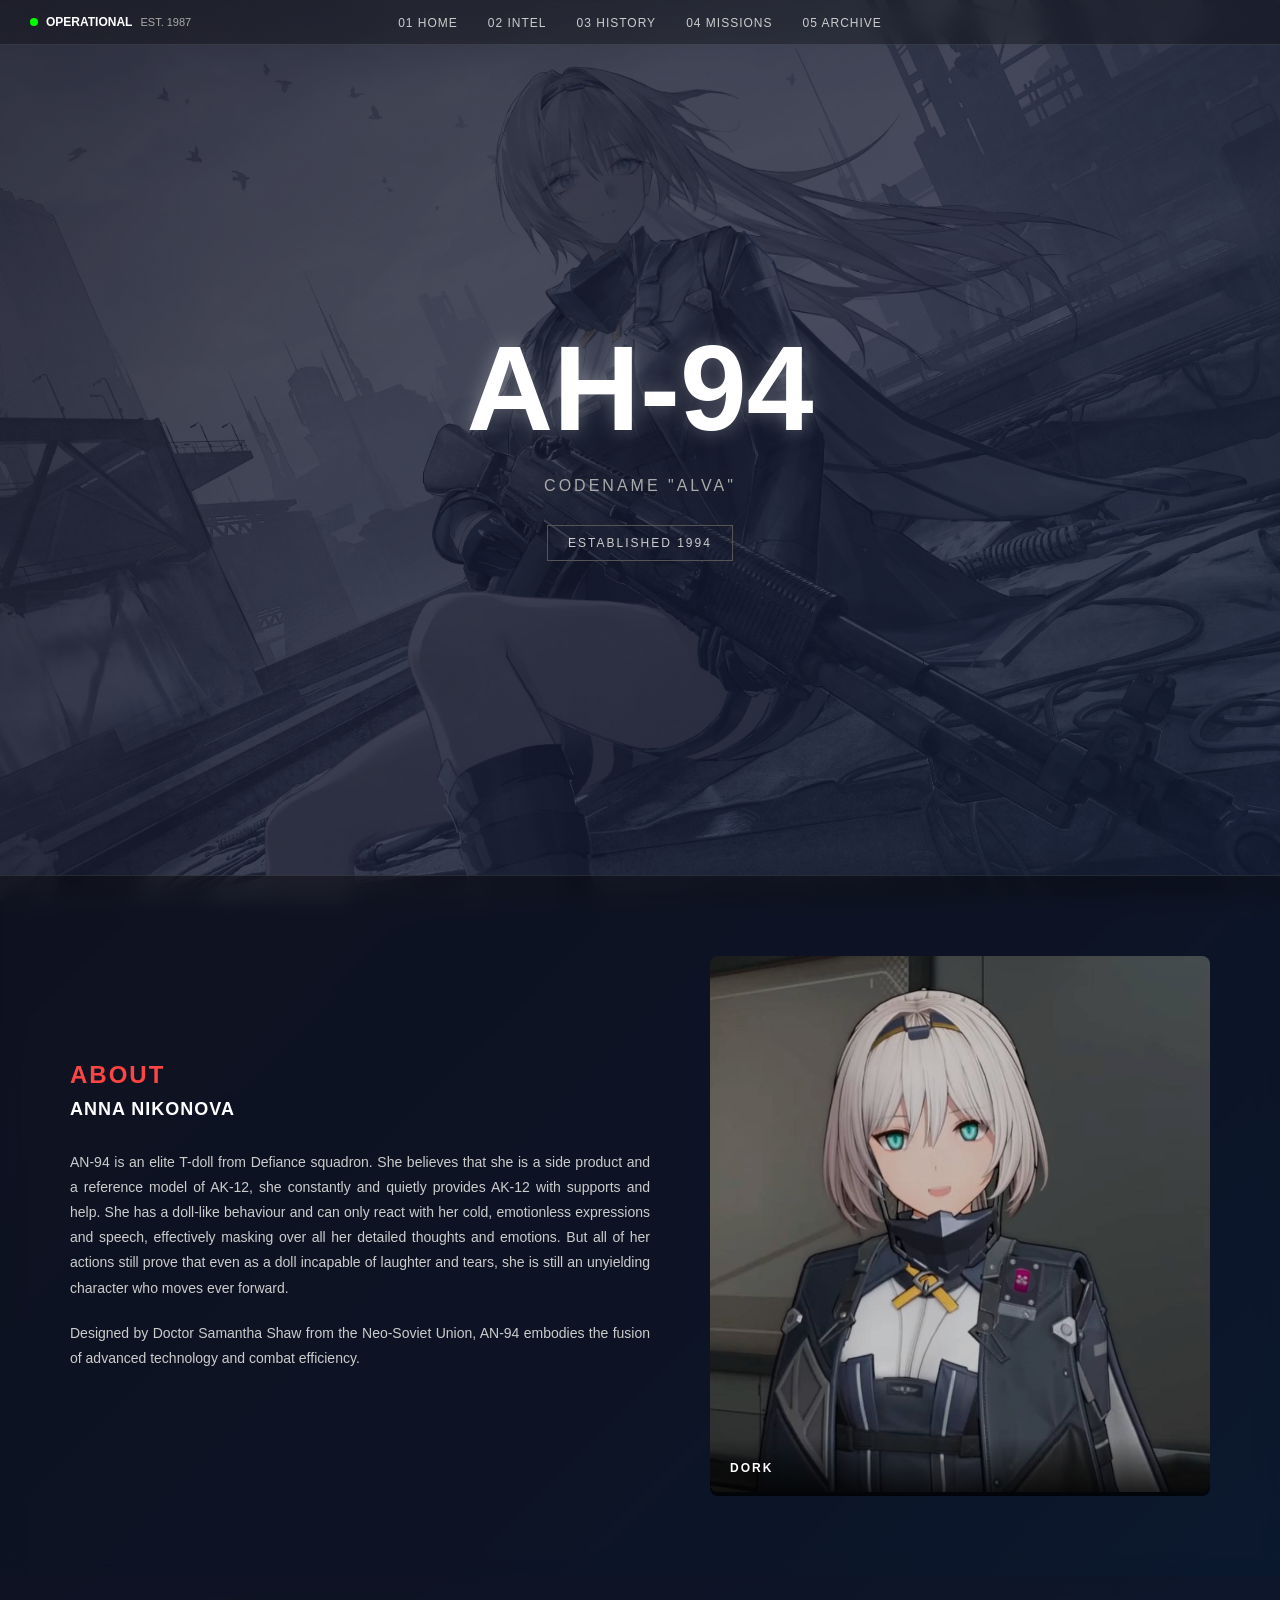
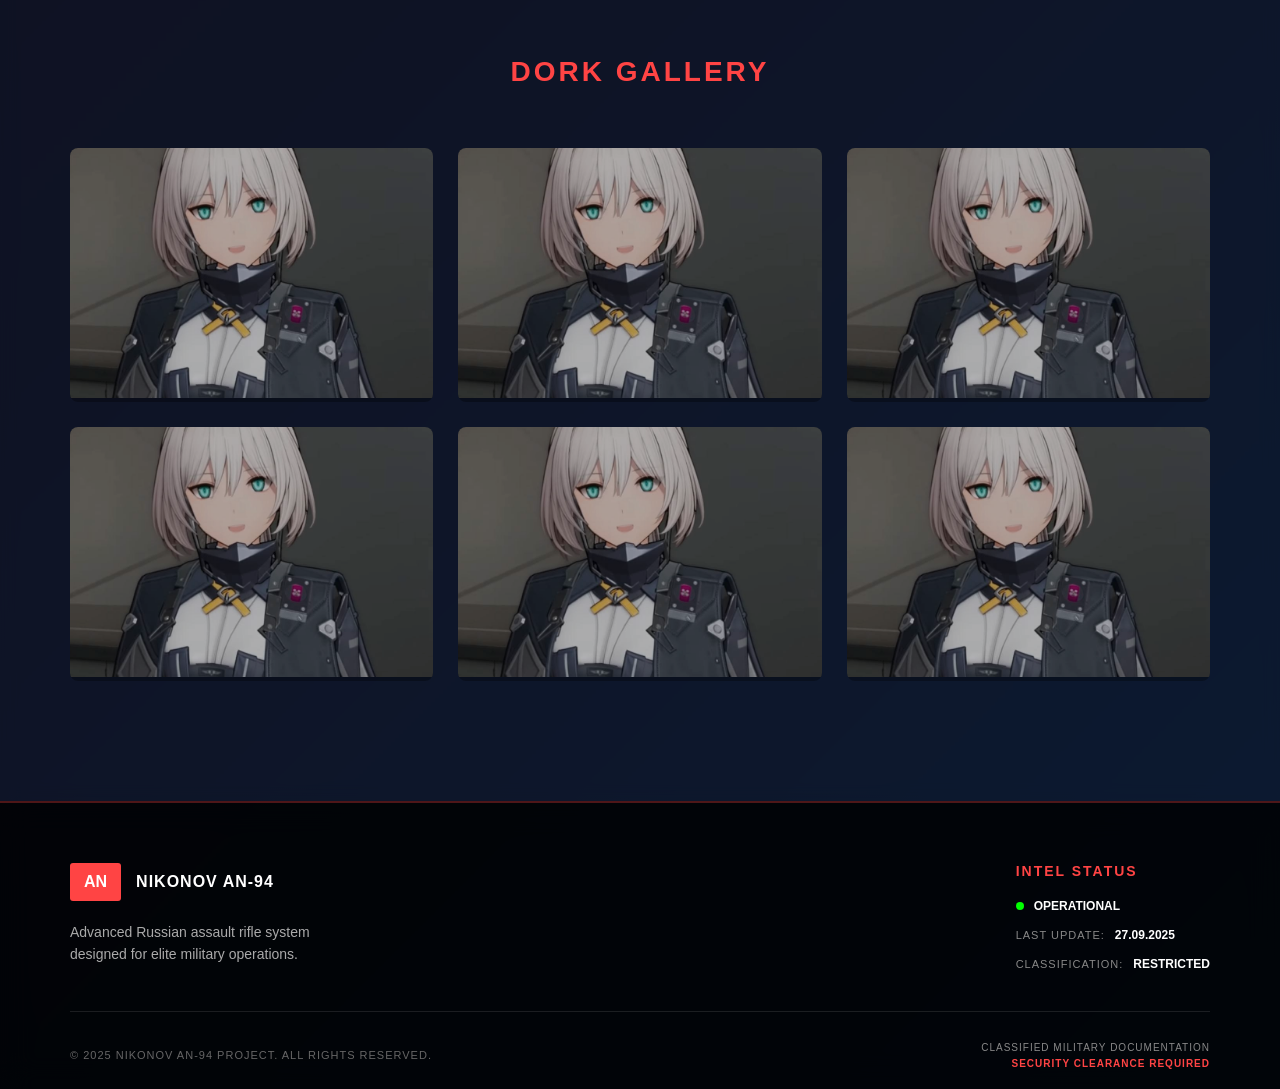
==== index.html @ 5e821046 "Rename Main-Page.html to index.html" ====
<!DOCTYPE html>
<html lang="en">
<head>
    <meta charset="UTF-8">
    <meta name="viewport" content="width=device-width, initial-scale=1.0">
    <title>AN-94</title>
    <link rel="stylesheet" href="Global.css">
</head>
<body>
    <nav class="navbar">
        <ul class="nav-menu">
            <li><a href="#home">01 HOME</a></li>
            <li><a href="#intel">02 INTEL</a></li>
            <li><a href="#history">03 HISTORY</a></li>
            <li><a href="#missions">04 MISSIONS</a></li>
            <li><a href="#archive">05 ARCHIVE</a></li>
        </ul>
        <div class="nav-status">
            <span class="status-dot"></span>
            <span class="status-text">OPERATIONAL</span>
            <span class="est-date">EST. 1987</span>
        </div>
    </nav>
    
    <main class="main-content">
        <div class="hero-section">
            <div class="background-image-container">
                <img src="Image-Repository/94IMGBG.jpg" alt="AN-94 Weapon Background" class="hero-background-image">
            </div>
            <h1 class="hero-title">AH-94</h1>
            <p class="codename">CODENAME "ALVA"</p>
            <div class="established">ESTABLISHED 1994</div>

        </div>
    </main>

    <!-- About Section -->
    <section class="about-section">
        <div class="about-container">
            <div class="about-content">
                <h2 class="about-title">ABOUT</h2>
                <h3 class="about-subtitle">ANNA NIKONOVA</h3>
                <p class="about-text">
                    AN-94 is an elite T-doll from Defiance squadron. She believes that she is a side product and a reference model of AK-12, 
                    she constantly and quietly provides AK-12 with supports and help. She has a doll-like behaviour and can only react with her cold, 
                    emotionless expressions and speech, effectively masking over all her detailed thoughts and emotions. But all of her actions 
                    still prove that even as a doll incapable of 
                    laughter and tears, she is still an unyielding character who moves ever forward.
                </p>
                <p class="about-text">
                    Designed by Doctor Samantha Shaw from the Neo-Soviet Union, AN-94 embodies the fusion of advanced technology and combat efficiency.
                </p>
            </div>
            <div class="about-image">
                <img src="Image-Repository/Dork.jpg" alt="AN-94 Rifle Side View" class="weapon-image">
                <div class="image-overlay">
                    <span class="image-caption">Dork</span>
                </div>
            </div>
        </div>
    </section>

    <!-- Gallery Section -->
    <section class="gallery-section">
        <div class="gallery-container">
            <div class="gallery-header">
                <h2 class="gallery-title">DORK GALLERY</h2>
            </div>
            
            <div class="gallery-grid">
                <div class="gallery-item">
                    <img src="Image-Repository/Dork.jpg" alt="AN-94 Front View" class="gallery-image">
                    <div class="gallery-overlay">
                        <div class="gallery-info">
                            <h4 class="gallery-item-title">DORK</h4>
                        <p class="gallery-item-desc">Airhead</p>
                        </div>
                    </div>
                </div>
                
                <div class="gallery-item">
                    <img src="Image-Repository/Dork.jpg" alt="AN-94 Components" class="gallery-image">
                    <div class="gallery-overlay">
                        <div class="gallery-info">
                                   <h4 class="gallery-item-title">DORK</h4>
                          <p class="gallery-item-desc">Airhead</p>
                        </div>
                    </div>
                </div>
                
                <div class="gallery-item">
                    <img src="Image-Repository/Dork.jpg" alt="AN-94 with Scope" class="gallery-image">
                    <div class="gallery-overlay">
                        <div class="gallery-info">
                                  <h4 class="gallery-item-title">DORK</h4>
                         <p class="gallery-item-desc">Airhead</p>
                        </div>
                    </div>
                </div>
                
                <div class="gallery-item">
                    <img src="Image-Repository/Dork.jpg" alt="AN-94 in Action" class="gallery-image">
                    <div class="gallery-overlay">
                        <div class="gallery-info">
                                <h4 class="gallery-item-title">DORK</h4>
                    <p class="gallery-item-desc">Airhead</p>
                        </div>
                    </div>
                </div>
                
                <div class="gallery-item">
                    <img src="Image-Repository/Dork.jpg" alt="AN-94 Magazine" class="gallery-image">
                    <div class="gallery-overlay">
                        <div class="gallery-info">
                           <h4 class="gallery-item-title">DORK</h4>
                     <p class="gallery-item-desc">Airhead</p>
                        </div>
                    </div>
                </div>
                
                <div class="gallery-item">
                    <img src="Image-Repository/Dork.jpg" alt="AN-94 Detail View" class="gallery-image">
                    <div class="gallery-overlay">
                        <div class="gallery-info">
                             <h4 class="gallery-item-title">DORK</h4>
                            <p class="gallery-item-desc">Airhead</p>
                        </div>
                    </div>
                </div>
            </div>
        </div>
    </section>

    <!-- Footer -->
    <footer class="footer">
        <div class="footer-container">
            <div class="footer-content">
                <div class="footer-section">
                    <div class="footer-brand">
                        <span class="footer-logo">AN</span>
                        <span class="footer-title">NIKONOV AN-94</span>
                    </div>
                    <p class="footer-description">
                        Advanced Russian assault rifle system designed for elite military operations.
                    </p>
                </div>
                
                <div class="footer-section">
                    <h4 class="footer-heading">INTEL STATUS</h4>
                    <div class="status-info">
                        <div class="status-item">
                            <span class="status-indicator active"></span>
                            <span class="status-text">OPERATIONAL</span>
                        </div>
                        <div class="status-item">
                            <span class="status-label">LAST UPDATE:</span>
                            <span class="status-value">27.09.2025</span>
                        </div>
                        <div class="status-item">
                            <span class="status-label">CLASSIFICATION:</span>
                            <span class="status-value">RESTRICTED</span>
                        </div>
                    </div>
                </div>
            </div>
            
            <div class="footer-bottom">
                <div class="footer-copyright">
                    <p>&copy; 2025 NIKONOV AN-94 PROJECT. ALL RIGHTS RESERVED.</p>
                </div>
                <div class="footer-legal">
                    <span class="legal-text">CLASSIFIED MILITARY DOCUMENTATION</span>
                    <span class="clearance-level">SECURITY CLEARANCE REQUIRED</span>
                </div>
            </div>
        </div>
    </footer>


  
</body>
</html>
---- Global.css ----
* {
    margin: 0;
    padding: 0;
    box-sizing: border-box;
}

body {
    font-family: 'Arial', sans-serif;
    background: linear-gradient(135deg, #1a1a2e 0%, #16213e 50%, #0f3460 100%);
    color: #fff;
    min-height: 100vh;
}


.navbar {
    display: flex;
    justify-content: space-between;
    align-items: center;
    padding: 15px 30px;
    background: rgba(0, 0, 0, 0.3);
    backdrop-filter: blur(10px);
    border-bottom: 1px solid rgba(255, 255, 255, 0.1);
    position: relative;
    z-index: 1000;
}

.nav-brand {
    display: flex;
    align-items: center;
    gap: 15px;
}

.classification {
    font-size: 11px;
    color: #aaa;
    text-transform: uppercase;
}


.nav-menu {
    display: flex;
    list-style: none;
    gap: 30px;
    position: absolute;
    left: 50%;
    transform: translateX(-50%);
}

.nav-menu li a {
    color: #ccc;
    text-decoration: none;
    font-size: 12px;
    font-weight: 500;
    text-transform: uppercase;
    letter-spacing: 1px;
    transition: color 0.3s ease;
}

.nav-menu li a:hover {
    color: #ff4444;
}

/* Status Section */
.nav-status {
    display: flex;
    align-items: center;
    gap: 8px;
    font-size: 11px;
}

.status-dot {
    width: 8px;
    height: 8px;
    background: #00ff00;
    border-radius: 50%;
    animation: pulse 2s infinite;
}

.status-text {
    color: #00ff00;
    font-weight: bold;
}

.est-date {
    color: #aaa;
}

@keyframes pulse {
    0% { opacity: 1; }
    50% { opacity: 0.5; }
    100% { opacity: 1; }
}


.main-content {
    display: flex;
    justify-content: center;
    align-items: center;
    min-height: calc(100vh - 70px);
    text-align: center;
    position: relative;
    z-index: 100;
}

.hero-section {
    max-width: 800px;
    padding: 40px;
    position: relative;
    z-index: 2;
}

/* Background Image Template */
.background-image-container {
    position: fixed;
    top: 0;
    left: 0;
    right: 0;
    bottom: 0;
    z-index: -1;
    overflow: hidden;
}

.hero-background-image {
    width: 100vw;
    height: 100vh;
    object-fit: cover;
    opacity: 0.3;
    filter: grayscale(50%) brightness(0.7);
    transition: opacity 0.5s ease;
}

.hero-title {
    font-size: 120px;
    font-weight: 900;
    margin-bottom: 20px;
    text-shadow: 0 0 20px rgba(255, 255, 255, 0.3);
}

.hero-subtitle {
    font-size: 48px;
    font-weight: 300;
    margin-bottom: 30px;
    color: #ccc;
}

.codename {
    font-size: 16px;
    letter-spacing: 3px;
    margin-bottom: 30px;
    color: #aaa;
}

.established {
    display: inline-block;
    padding: 10px 20px;
    border: 1px solid #555;
    font-size: 12px;
    letter-spacing: 2px;
    margin-bottom: 40px;
    color: #ccc;
}



@media (max-width: 768px) {
    .navbar {
        flex-direction: column;
        gap: 15px;
        padding: 15px;
    }
    
    .nav-brand {
        order: 1;
    }
    
    .nav-menu {
        order: 2;
        gap: 15px;
        position: static;
        transform: none;
        flex-wrap: wrap;
        justify-content: center;
    }
    
    .nav-menu li a {
        font-size: 10px;
        padding: 5px 10px;
    }
    
    .nav-status {
        order: 3;
        font-size: 10px;
    }
    
    .hero-title {
        font-size: 60px;
    }
    
    .hero-subtitle {
        font-size: 24px;
    }
}

/* Extra Small Devices */
@media (max-width: 480px) {
    .navbar {
        padding: 10px;
    }
    
    .nav-menu {
        gap: 10px;
    }
    
    .nav-menu li a {
        font-size: 9px;
        padding: 4px 8px;
    }
    
    .brand-text {
        font-size: 12px;
        padding: 6px 10px;
    }
    
    .brand-model {
        font-size: 12px;
    }
    
    .classification {
        font-size: 10px;
    }
    
    .nav-status {
        font-size: 9px;
    }
    
    .hero-title {
        font-size: 40px;
    }
    
    .codename {
        font-size: 12px;
    }
}

/* About Section */
.about-section {
    padding: 80px 0;
    background: rgba(0, 0, 0, 0.4);
    backdrop-filter: blur(10px);
    border-top: 1px solid rgba(255, 255, 255, 0.1);
    position: relative;
    z-index: 100;
}

.about-container {
    max-width: 1200px;
    margin: 0 auto;
    padding: 0 30px;
    display: flex;
    align-items: center;
    gap: 60px;
}

.about-content {
    flex: 1;
    max-width: 600px;
}

.about-title {
    font-size: 24px;
    color: #ff4444;
    font-weight: bold;
    margin-bottom: 10px;
    letter-spacing: 2px;
    text-transform: uppercase;
}

.about-subtitle {
    font-size: 18px;
    color: #fff;
    margin-bottom: 30px;
    font-weight: 600;
    letter-spacing: 1px;
}

.about-text {
    color: #ccc;
    line-height: 1.8;
    margin-bottom: 20px;
    font-size: 14px;
    text-align: justify;
}



.about-image {
    flex: 1;
    position: relative;
    max-width: 500px;
}

.weapon-image {
    width: 100%;
    height: auto;
    border-radius: 8px;
    filter: grayscale(20%) brightness(0.9);
    transition: filter 0.3s ease;
}

.weapon-image:hover {
    filter: grayscale(0%) brightness(1);
}

.image-overlay {
    position: absolute;
    bottom: 0;
    left: 0;
    right: 0;
    background: linear-gradient(transparent, rgba(0, 0, 0, 0.8));
    padding: 20px;
    border-radius: 0 0 8px 8px;
}

.image-caption {
    color: #fff;
    font-size: 12px;
    font-weight: bold;
    letter-spacing: 2px;
    text-transform: uppercase;
}

/* Responsive About Section */
@media (max-width: 768px) {
    .about-container {
        flex-direction: column;
        gap: 40px;
        padding: 0 20px;
    }
    
    .about-content {
        order: 2;
    }
    
    .about-image {
        order: 1;
        max-width: 100%;
    }
    
    .about-title {
        font-size: 20px;
    }
    
    .about-subtitle {
        font-size: 16px;
    }
}

/* Gallery Section */
.gallery-section {
    padding: 80px 0;
    background: rgba(10, 10, 20, 0.6);
    backdrop-filter: blur(8px);
    position: relative;
    z-index: 100;
}

.gallery-container {
    max-width: 1200px;
    margin: 0 auto;
    padding: 0 30px;
}

.gallery-header {
    text-align: center;
    margin-bottom: 60px;
}

.gallery-title {
    font-size: 28px;
    color: #ff4444;
    font-weight: bold;
    margin-bottom: 15px;
    letter-spacing: 3px;
    text-transform: uppercase;
}



.gallery-grid {
    display: grid;
    grid-template-columns: repeat(auto-fit, minmax(350px, 1fr));
    gap: 25px;
    margin-bottom: 40px;
}

.gallery-item {
    position: relative;
    border-radius: 8px;
    overflow: hidden;
    background: rgba(0, 0, 0, 0.3);
    transition: transform 0.3s ease, box-shadow 0.3s ease;
}

.gallery-item:hover {
    transform: translateY(-5px);
    box-shadow: 0 10px 30px rgba(255, 68, 68, 0.2);
}

.gallery-image {
    width: 100%;
    height: 250px;
    object-fit: cover;
    transition: transform 0.3s ease, filter 0.3s ease;
    filter: grayscale(30%) brightness(0.8);
}

.gallery-item:hover .gallery-image {
    transform: scale(1.05);
    filter: grayscale(0%) brightness(1);
}

.gallery-overlay {
    position: absolute;
    bottom: 0;
    left: 0;
    right: 0;
    background: linear-gradient(transparent, rgba(0, 0, 0, 0.9));
    padding: 25px 20px 20px;
    transform: translateY(100%);
    transition: transform 0.3s ease;
}

.gallery-item:hover .gallery-overlay {
    transform: translateY(0);
}

.gallery-info {
    color: white;
}

.gallery-item-title {
    font-size: 16px;
    font-weight: bold;
    margin-bottom: 8px;
    color: #ff4444;
    letter-spacing: 1px;
    text-transform: uppercase;
}

.gallery-item-desc {
    font-size: 13px;
    color: #ccc;
    line-height: 1.4;
}

/* Gallery Responsive */
@media (max-width: 768px) {
    .gallery-grid {
        grid-template-columns: repeat(auto-fit, minmax(280px, 1fr));
        gap: 20px;
    }
    
    .gallery-title {
        font-size: 24px;
    }
    
    .gallery-image {
        height: 200px;
    }
}

@media (max-width: 480px) {
    .gallery-section {
        padding: 60px 0;
    }
    
    .gallery-container {
        padding: 0 20px;
    }
    
    .gallery-grid {
        grid-template-columns: 1fr;
        gap: 15px;
    }
    
    .gallery-title {
        font-size: 20px;
    }
    
    .gallery-image {
        height: 180px;
    }
}

/* Footer */
.footer {
    background: rgba(0, 0, 0, 0.9);
    backdrop-filter: blur(15px);
    border-top: 2px solid rgba(255, 68, 68, 0.3);
    position: relative;
    z-index: 100;
}

.footer-container {
    max-width: 1200px;
    margin: 0 auto;
    padding: 60px 30px 20px;
}

.footer-content {
    display: flex;
    justify-content: space-between;
    align-items: flex-start;
    gap: 40px;
    margin-bottom: 40px;
}

.footer-section h4.footer-heading {
    color: #ff4444;
    font-size: 14px;
    font-weight: bold;
    margin-bottom: 20px;
    letter-spacing: 2px;
    text-transform: uppercase;
}

.footer-brand {
    display: flex;
    align-items: center;
    gap: 15px;
    margin-bottom: 20px;
}

.footer-logo {
    background: #ff4444;
    color: white;
    padding: 10px 14px;
    font-weight: bold;
    font-size: 16px;
    border-radius: 3px;
}

.footer-title {
    font-size: 16px;
    font-weight: bold;
    color: #fff;
    letter-spacing: 1px;
}

.footer-description {
    color: #aaa;
    line-height: 1.6;
    font-size: 14px;
    max-width: 300px;
}

.footer-links {
    list-style: none;
    padding: 0;
}

.footer-links li {
    margin-bottom: 12px;
}

.footer-links a {
    color: #ccc;
    text-decoration: none;
    font-size: 13px;
    transition: color 0.3s ease;
}

.footer-links a:hover {
    color: #ff4444;
}

.status-info {
    display: flex;
    flex-direction: column;
    gap: 15px;
}

.status-item {
    display: flex;
    align-items: center;
    gap: 10px;
}

.status-indicator {
    width: 8px;
    height: 8px;
    border-radius: 50%;
    background: #00ff00;
    animation: pulse 2s infinite;
}

.status-label {
    color: #888;
    font-size: 11px;
    font-weight: 500;
    text-transform: uppercase;
    letter-spacing: 1px;
}

.status-value,
.status-text {
    color: #fff;
    font-size: 12px;
    font-weight: 600;
}

.footer-bottom {
    display: flex;
    justify-content: space-between;
    align-items: center;
    padding-top: 30px;
    border-top: 1px solid rgba(255, 255, 255, 0.1);
}

.footer-copyright p {
    color: #666;
    font-size: 11px;
    letter-spacing: 1px;
}

.footer-legal {
    display: flex;
    flex-direction: column;
    align-items: flex-end;
    gap: 5px;
}

.legal-text,
.clearance-level {
    font-size: 10px;
    text-transform: uppercase;
    letter-spacing: 1px;
}

.legal-text {
    color: #888;
}

.clearance-level {
    color: #ff4444;
    font-weight: bold;
}

/* Footer Responsive */
@media (max-width: 768px) {
    .footer-content {
        grid-template-columns: 1fr;
        gap: 30px;
        text-align: center;
    }
    
    .footer-bottom {
        flex-direction: column;
        gap: 15px;
        text-align: center;
    }
    
    .footer-legal {
        align-items: center;
    }
}

@media (max-width: 480px) {
    .footer-container {
        padding: 40px 20px 15px;
    }
    
    .footer-brand {
        justify-content: center;
    }
    
    .footer-description {
        max-width: 100%;
    }
}
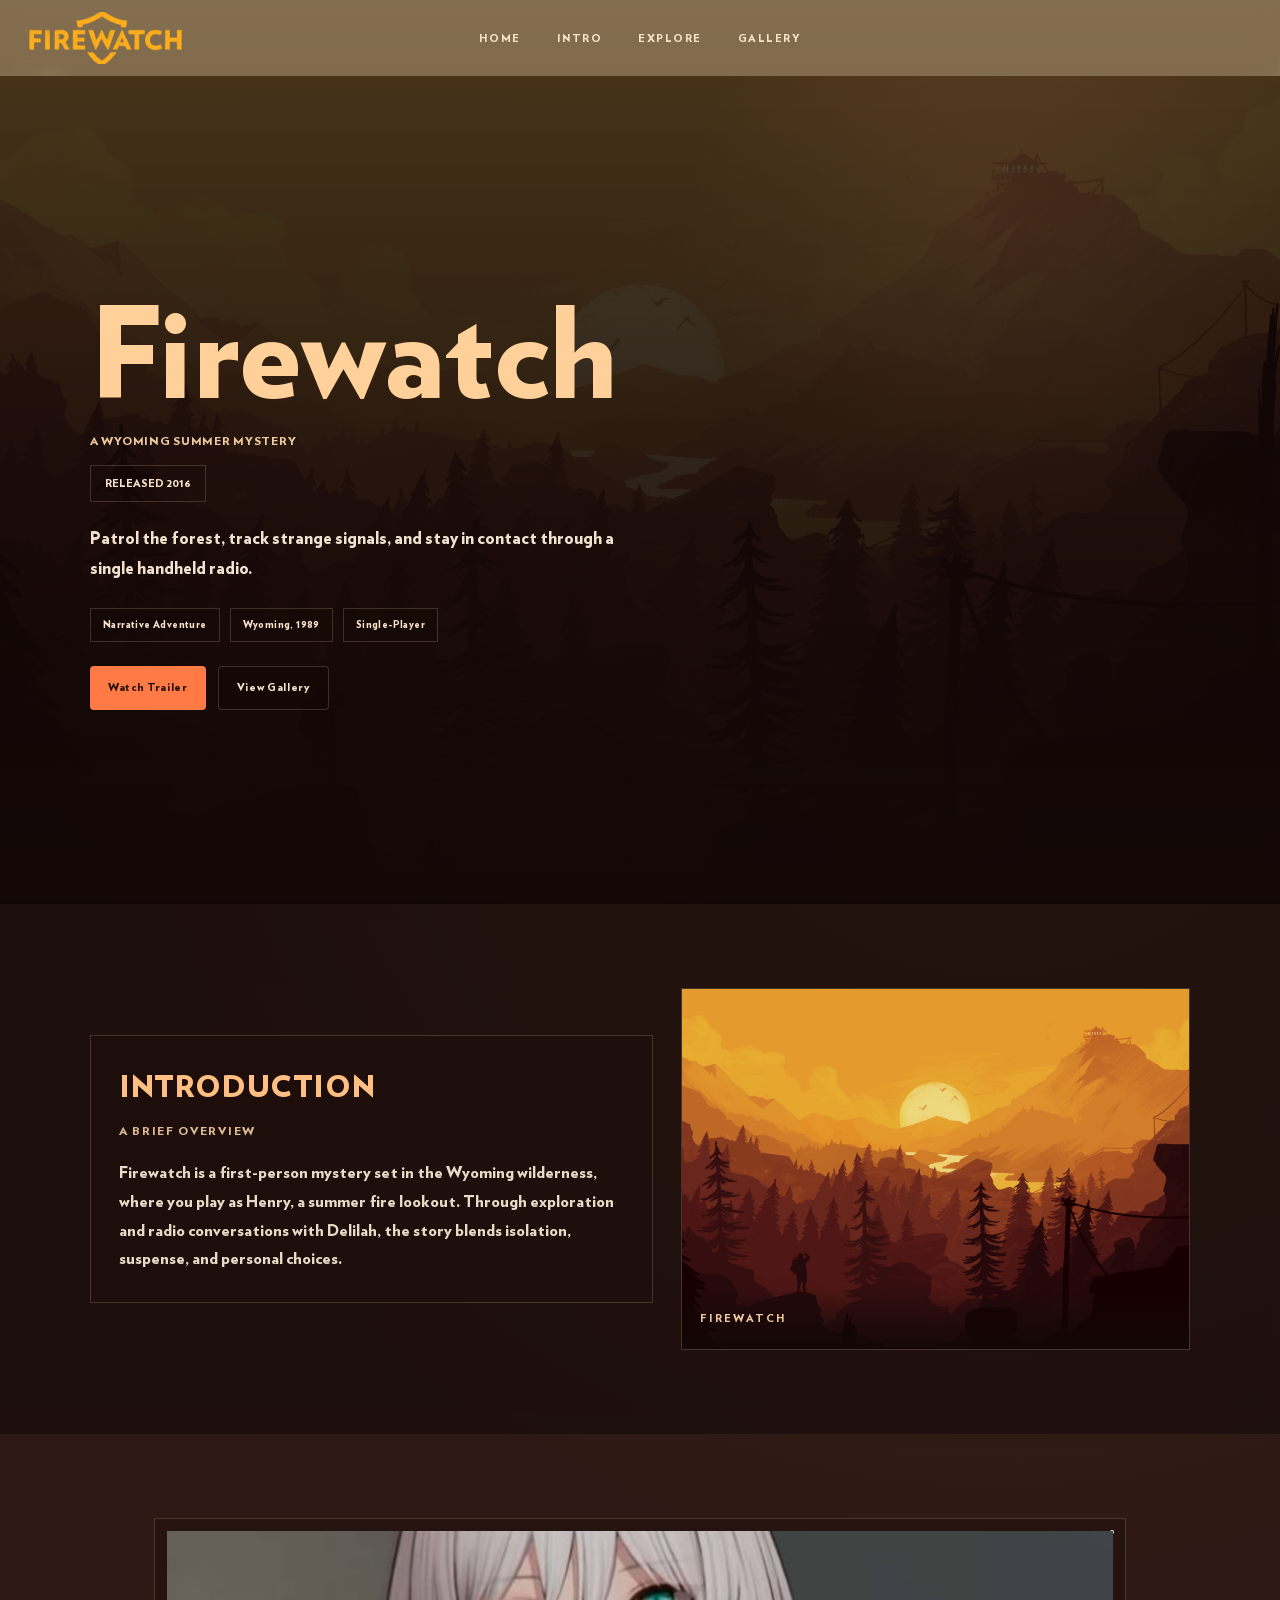
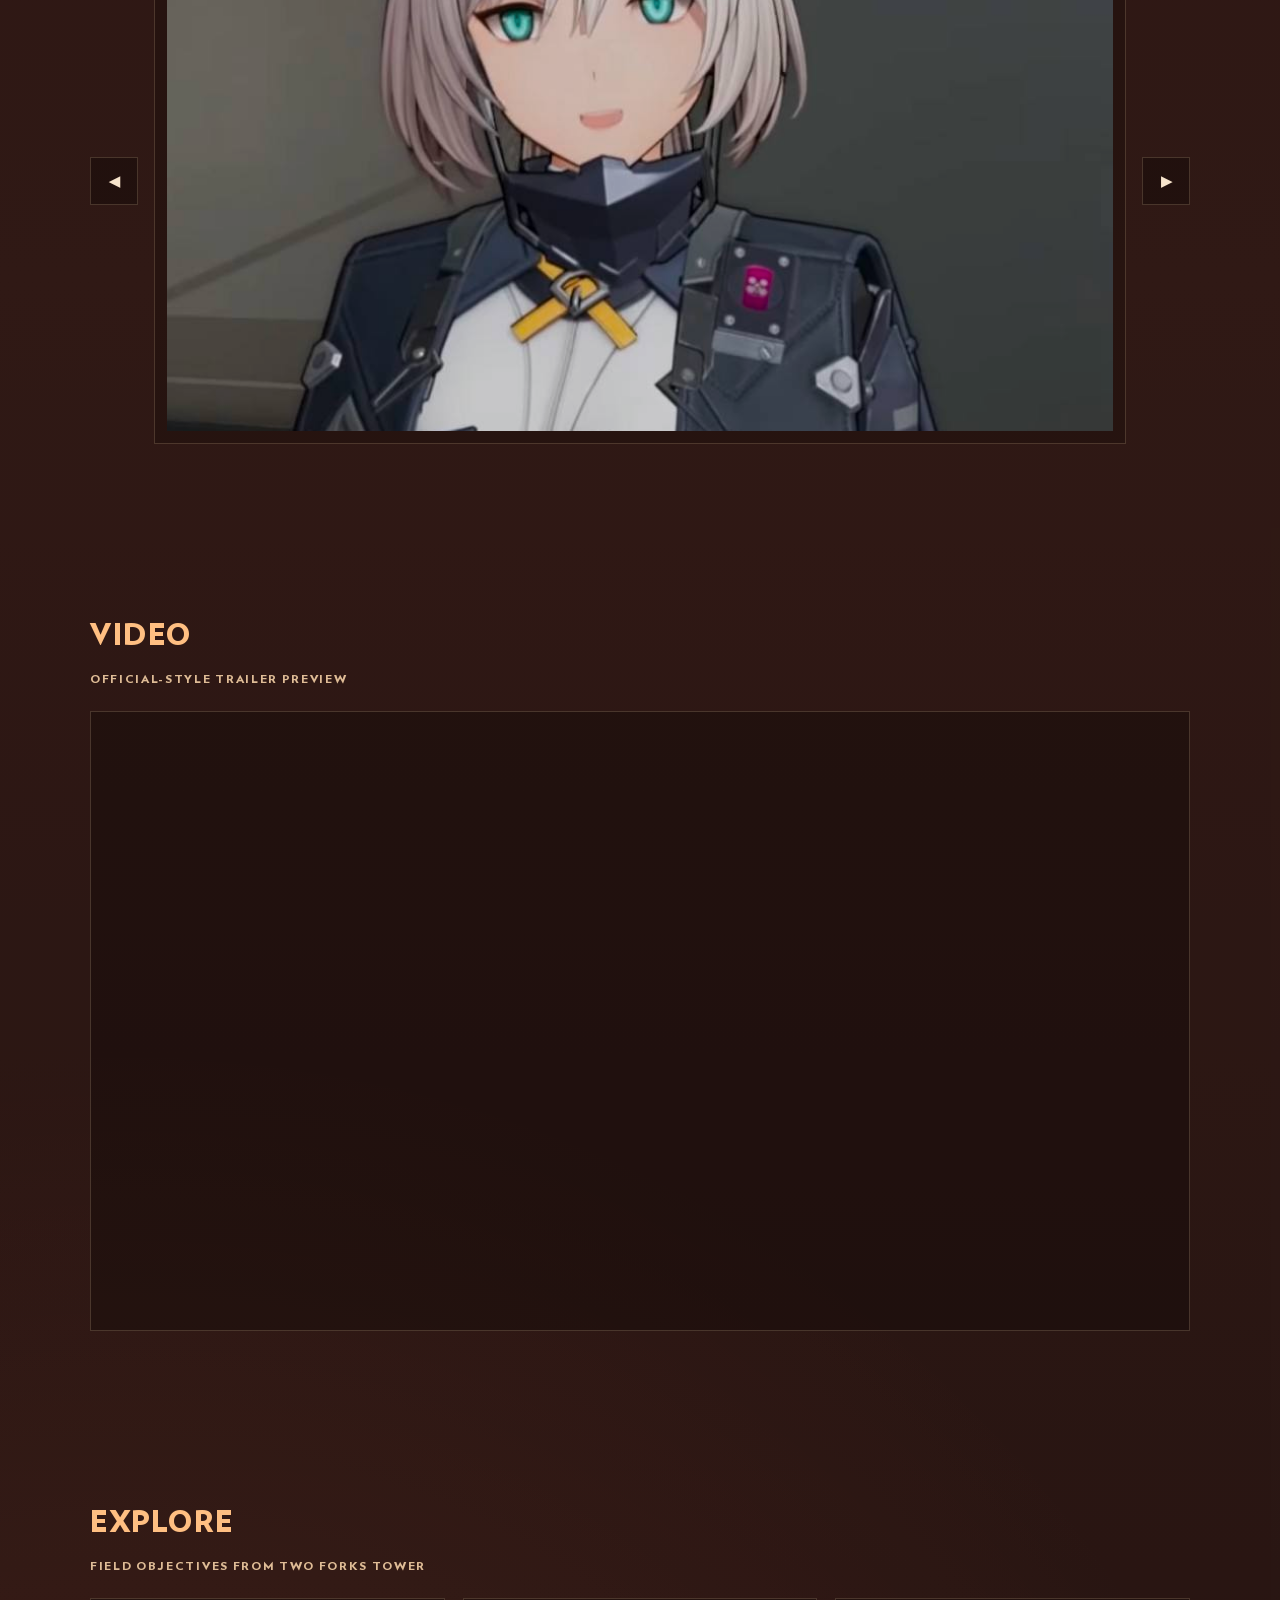
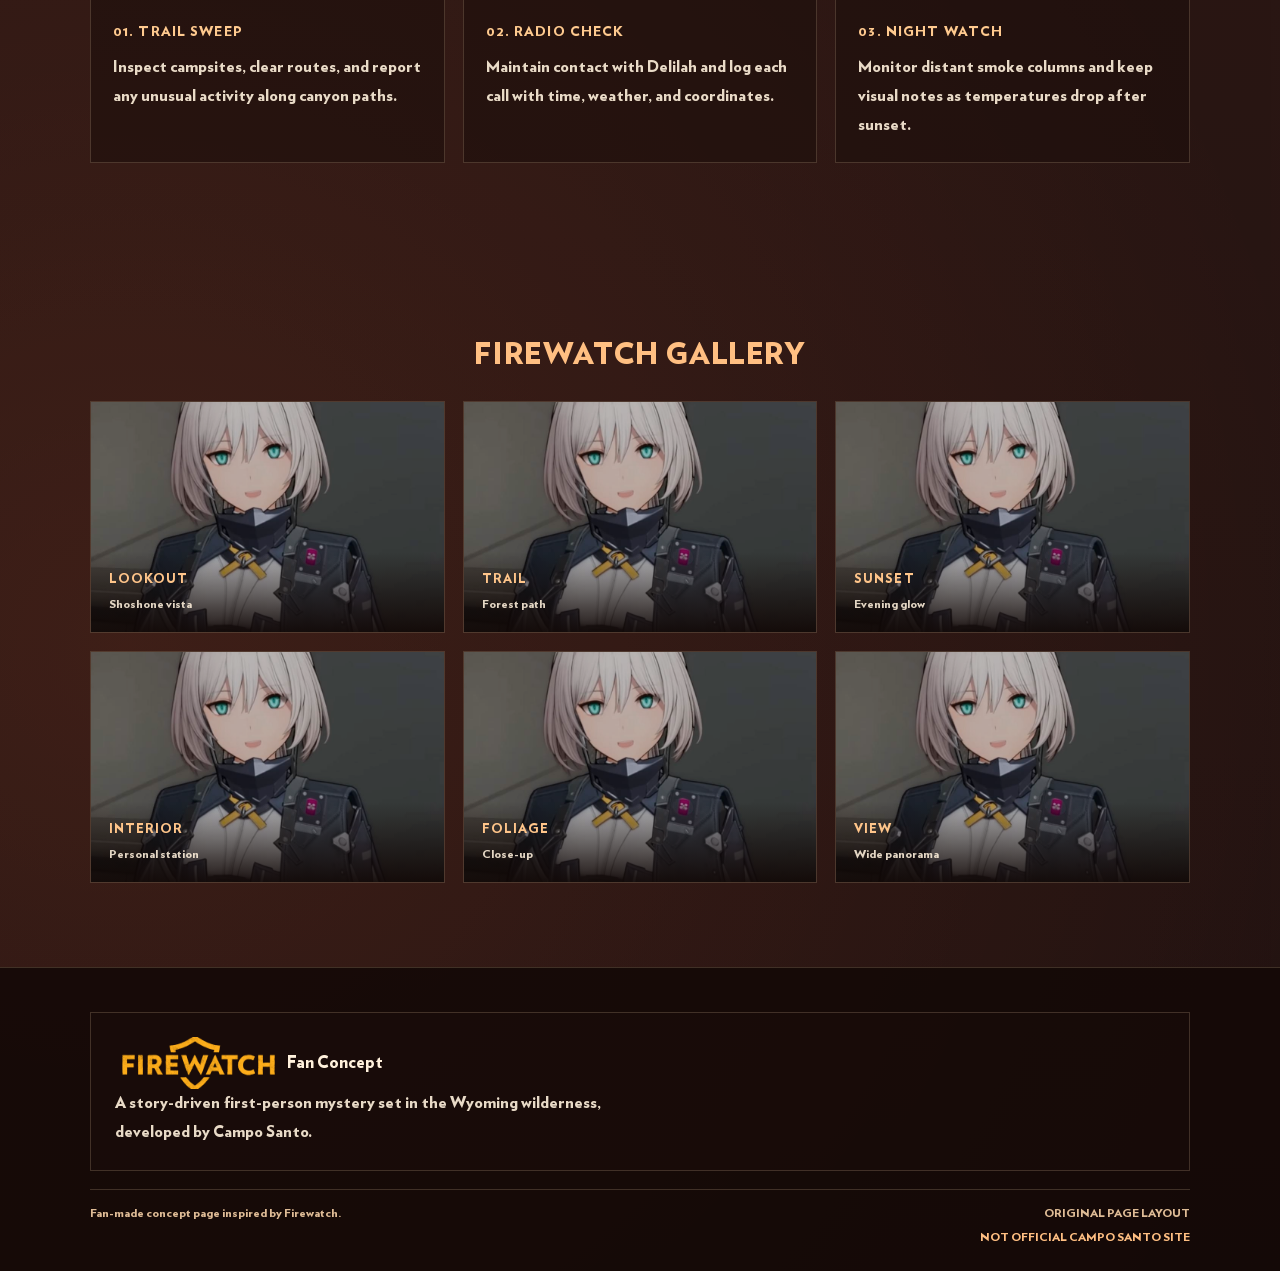
==== commit c4774028: "Bruh" ====
--- a/index.html
+++ b/index.html
@@ -3,127 +3,201 @@
 <head>
     <meta charset="UTF-8">
     <meta name="viewport" content="width=device-width, initial-scale=1.0">
-    <title>AN-94</title>
+    <meta name="description" content="Firewatch is a single player first-person mystery set in the Wyoming wilderness, developed by Campo Santo. Explore the story of Henry and Delilah as they uncover secrets in the forest.">
+    <link href="https://fonts.googleapis.com/css2?family=Inter:wght@300;400;600;800;900&display=swap" rel="stylesheet">
+    <title>Firewatch</title>
     <link rel="stylesheet" href="Global.css">
 </head>
 <body>
-    <nav class="navbar">
+    <a class="skip-link" href="#home">Skip to content</a>
+    <nav class="navbar" role="navigation" aria-label="Main Navigation">
+        <div class="nav-brand">
+            <img src="Image-Repository/Firewatch_Logo.png" alt="Firewatch style logo" class="brand-logo-image" loading="lazy">
+        </div>
         <ul class="nav-menu">
-            <li><a href="#home">01 HOME</a></li>
-            <li><a href="#intel">02 INTEL</a></li>
-            <li><a href="#history">03 HISTORY</a></li>
-            <li><a href="#missions">04 MISSIONS</a></li>
-            <li><a href="#archive">05 ARCHIVE</a></li>
+            <li><a href="#home">HOME</a></li>
+            <li><a href="#history">INTRO</a></li>
+            <li><a href="#missions">EXPLORE</a></li>
+            <li><a href="#gallery">GALLERY</a></li>
         </ul>
-        <div class="nav-status">
-            <span class="status-dot"></span>
-            <span class="status-text">OPERATIONAL</span>
-            <span class="est-date">EST. 1987</span>
-        </div>
+        
     </nav>
     
-    <main class="main-content">
+    <main id="home" class="main-content">
         <div class="hero-section">
             <div class="background-image-container">
-                <img src="Image-Repository/94IMGBG.jpg" alt="AN-94 Weapon Background" class="hero-background-image">
-            </div>
-            <h1 class="hero-title">AH-94</h1>
-            <p class="codename">CODENAME "ALVA"</p>
-            <div class="established">ESTABLISHED 1994</div>
+                <img src="Image-Repository/Wallpaper.jpg" alt="Firewatch Background" class="hero-background-image" loading="lazy">
+            </div>
+            <h1 class="hero-title">Firewatch</h1>
+            <p class="codename">A WYOMING SUMMER MYSTERY</p>
+            <div class="established">RELEASED 2016</div>
+            <p class="hero-lead">
+                Patrol the forest, track strange signals, and stay in contact through a single handheld radio.
+            </p>
+            <div class="hero-tags" aria-label="Highlights">
+                <span class="hero-tag">Narrative Adventure</span>
+                <span class="hero-tag">Wyoming, 1989</span>
+                <span class="hero-tag">Single-Player</span>
+            </div>
+            <div class="hero-actions">
+                <a href="#video" class="hero-btn hero-btn-primary">Watch Trailer</a>
+                <a href="#gallery" class="hero-btn hero-btn-secondary">View Gallery</a>
+            </div>
 
         </div>
     </main>
 
     <!-- About Section -->
-    <section class="about-section">
+    <section id="history" class="about-section">
         <div class="about-container">
             <div class="about-content">
-                <h2 class="about-title">ABOUT</h2>
-                <h3 class="about-subtitle">ANNA NIKONOVA</h3>
+                <h2 class="about-title">INTRODUCTION</h2>
+                <h3 class="about-subtitle">A BRIEF OVERVIEW</h3>
                 <p class="about-text">
-                    AN-94 is an elite T-doll from Defiance squadron. She believes that she is a side product and a reference model of AK-12, 
-                    she constantly and quietly provides AK-12 with supports and help. She has a doll-like behaviour and can only react with her cold, 
-                    emotionless expressions and speech, effectively masking over all her detailed thoughts and emotions. But all of her actions 
-                    still prove that even as a doll incapable of 
-                    laughter and tears, she is still an unyielding character who moves ever forward.
+                    Firewatch is a first-person mystery set in the Wyoming wilderness, where you play as Henry, a summer fire lookout.
+                    Through exploration and radio conversations with Delilah, the story blends isolation, suspense, and personal choices.
                 </p>
-                <p class="about-text">
-                    Designed by Doctor Samantha Shaw from the Neo-Soviet Union, AN-94 embodies the fusion of advanced technology and combat efficiency.
-                </p>
             </div>
             <div class="about-image">
-                <img src="Image-Repository/Dork.jpg" alt="AN-94 Rifle Side View" class="weapon-image">
+                <img src="Image-Repository/Wallpaper.jpg" alt="Firewatch Landscape" class="weapon-image" loading="lazy">
                 <div class="image-overlay">
-                    <span class="image-caption">Dork</span>
-                </div>
+                    <span class="image-caption">Firewatch</span>
+                </div>
+            </div>
+        </div>
+    </section>
+
+    <!-- Image Carousel (added below About Section) -->
+    <section id="carousel" class="carousel-section">
+        <div class="carousel-container">
+            <button class="carousel-control prev" aria-label="Previous slide">◀</button>
+            <div class="carousel-viewport" aria-roledescription="carousel">
+                <ul class="carousel-track">
+                    <li class="carousel-item">
+                        <img src="Image-Repository/Dork.jpg" alt="Lookout Tower" loading="lazy">
+                    </li>
+                    <li class="carousel-item">
+                        <img src="Image-Repository/Wallpaper.jpg" alt="Firewatch Landscape" loading="lazy">
+                    </li>
+                    <li class="carousel-item">
+                        <img src="Image-Repository/94IMGBG.jpg" alt="Forest Detail" loading="lazy">
+                    </li>
+                    <li class="carousel-item">
+                        <img src="Image-Repository/Dork.jpg" alt="Lookout View" loading="lazy">
+                    </li>
+                </ul>
+            </div>
+            <button class="carousel-control next" aria-label="Next slide">▶</button>
+        </div>
+    </section>
+
+    <section id="video" class="video-section">
+        <div class="video-container">
+            <div class="video-header">
+                <h2 class="video-title">VIDEO</h2>
+                <p class="video-subtitle">OFFICIAL-STYLE TRAILER PREVIEW</p>
+            </div>
+            <div class="video-frame-wrap">
+                <iframe
+                    class="video-frame"
+                    src="https://www.youtube-nocookie.com/embed/d02lhvvVSy8"
+                    title="Firewatch Trailer"
+                    loading="lazy"
+                    allow="accelerometer; autoplay; clipboard-write; encrypted-media; gyroscope; picture-in-picture; web-share"
+                    referrerpolicy="strict-origin-when-cross-origin"
+                    allowfullscreen>
+                </iframe>
+            </div>
+        </div>
+    </section>
+
+    <section id="missions" class="explore-section">
+        <div class="explore-container">
+            <div class="explore-header">
+                <h2 class="explore-title">EXPLORE</h2>
+                <p class="explore-subtitle">FIELD OBJECTIVES FROM TWO FORKS TOWER</p>
+            </div>
+            <div class="explore-grid">
+                <article class="explore-card">
+                    <h3 class="explore-card-title">01. Trail Sweep</h3>
+                    <p class="explore-card-text">Inspect campsites, clear routes, and report any unusual activity along canyon paths.</p>
+                </article>
+                <article class="explore-card">
+                    <h3 class="explore-card-title">02. Radio Check</h3>
+                    <p class="explore-card-text">Maintain contact with Delilah and log each call with time, weather, and coordinates.</p>
+                </article>
+                <article class="explore-card">
+                    <h3 class="explore-card-title">03. Night Watch</h3>
+                    <p class="explore-card-text">Monitor distant smoke columns and keep visual notes as temperatures drop after sunset.</p>
+                </article>
             </div>
         </div>
     </section>
 
     <!-- Gallery Section -->
-    <section class="gallery-section">
+    <section id="gallery" class="gallery-section">
         <div class="gallery-container">
             <div class="gallery-header">
-                <h2 class="gallery-title">DORK GALLERY</h2>
+                <h2 class="gallery-title">FIREWATCH GALLERY</h2>
             </div>
             
             <div class="gallery-grid">
                 <div class="gallery-item">
-                    <img src="Image-Repository/Dork.jpg" alt="AN-94 Front View" class="gallery-image">
-                    <div class="gallery-overlay">
-                        <div class="gallery-info">
-                            <h4 class="gallery-item-title">DORK</h4>
-                        <p class="gallery-item-desc">Airhead</p>
-                        </div>
-                    </div>
-                </div>
-                
-                <div class="gallery-item">
-                    <img src="Image-Repository/Dork.jpg" alt="AN-94 Components" class="gallery-image">
-                    <div class="gallery-overlay">
-                        <div class="gallery-info">
-                                   <h4 class="gallery-item-title">DORK</h4>
-                          <p class="gallery-item-desc">Airhead</p>
-                        </div>
-                    </div>
-                </div>
-                
-                <div class="gallery-item">
-                    <img src="Image-Repository/Dork.jpg" alt="AN-94 with Scope" class="gallery-image">
-                    <div class="gallery-overlay">
-                        <div class="gallery-info">
-                                  <h4 class="gallery-item-title">DORK</h4>
-                         <p class="gallery-item-desc">Airhead</p>
-                        </div>
-                    </div>
-                </div>
-                
-                <div class="gallery-item">
-                    <img src="Image-Repository/Dork.jpg" alt="AN-94 in Action" class="gallery-image">
-                    <div class="gallery-overlay">
-                        <div class="gallery-info">
-                                <h4 class="gallery-item-title">DORK</h4>
-                    <p class="gallery-item-desc">Airhead</p>
-                        </div>
-                    </div>
-                </div>
-                
-                <div class="gallery-item">
-                    <img src="Image-Repository/Dork.jpg" alt="AN-94 Magazine" class="gallery-image">
-                    <div class="gallery-overlay">
-                        <div class="gallery-info">
-                           <h4 class="gallery-item-title">DORK</h4>
-                     <p class="gallery-item-desc">Airhead</p>
-                        </div>
-                    </div>
-                </div>
-                
-                <div class="gallery-item">
-                    <img src="Image-Repository/Dork.jpg" alt="AN-94 Detail View" class="gallery-image">
-                    <div class="gallery-overlay">
-                        <div class="gallery-info">
-                             <h4 class="gallery-item-title">DORK</h4>
-                            <p class="gallery-item-desc">Airhead</p>
+                    <img src="Image-Repository/Dork.jpg" alt="Firewatch Lookout Tower" class="gallery-image" loading="lazy">
+                    <div class="gallery-overlay">
+                        <div class="gallery-info">
+                            <h4 class="gallery-item-title">Lookout</h4>
+                        <p class="gallery-item-desc">Shoshone vista</p>
+                        </div>
+                    </div>
+                </div>
+                
+                <div class="gallery-item">
+                    <img src="Image-Repository/Dork.jpg" alt="Forest Trail" class="gallery-image" loading="lazy">
+                    <div class="gallery-overlay">
+                        <div class="gallery-info">
+                                  <h4 class="gallery-item-title">Trail</h4>
+                          <p class="gallery-item-desc">Forest path</p>
+                        </div>
+                    </div>
+                </div>
+                
+                <div class="gallery-item">
+                    <img src="Image-Repository/Dork.jpg" alt="Sunset Over Forest" class="gallery-image" loading="lazy">
+                    <div class="gallery-overlay">
+                        <div class="gallery-info">
+                                  <h4 class="gallery-item-title">Sunset</h4>
+                         <p class="gallery-item-desc">Evening glow</p>
+                        </div>
+                    </div>
+                </div>
+                
+                <div class="gallery-item">
+                    <img src="Image-Repository/Dork.jpg" alt="Watchtower Interior" class="gallery-image" loading="lazy">
+                    <div class="gallery-overlay">
+                        <div class="gallery-info">
+                                <h4 class="gallery-item-title">Interior</h4>
+                    <p class="gallery-item-desc">Personal station</p>
+                        </div>
+                    </div>
+                </div>
+                
+                <div class="gallery-item">
+                    <img src="Image-Repository/Dork.jpg" alt="Forest Detail" class="gallery-image" loading="lazy">
+                    <div class="gallery-overlay">
+                        <div class="gallery-info">
+                           <h4 class="gallery-item-title">Foliage</h4>
+                     <p class="gallery-item-desc">Close-up</p>
+                        </div>
+                    </div>
+                </div>
+                
+                <div class="gallery-item">
+                    <img src="Image-Repository/Dork.jpg" alt="Lookout View" class="gallery-image" loading="lazy">
+                    <div class="gallery-overlay">
+                        <div class="gallery-info">
+                             <h4 class="gallery-item-title">View</h4>
+                            <p class="gallery-item-desc">Wide panorama</p>
                         </div>
                     </div>
                 </div>
@@ -137,40 +211,24 @@
             <div class="footer-content">
                 <div class="footer-section">
                     <div class="footer-brand">
-                        <span class="footer-logo">AN</span>
-                        <span class="footer-title">NIKONOV AN-94</span>
+                        <img src="Image-Repository/Firewatch_Logo.png" alt="Firewatch style logo" class="footer-logo-image" loading="lazy">
+                        <span class="footer-title">Fan Concept</span>
                     </div>
                     <p class="footer-description">
-                        Advanced Russian assault rifle system designed for elite military operations.
+                        A story-driven first-person mystery set in the Wyoming wilderness, developed by Campo Santo.
                     </p>
                 </div>
                 
-                <div class="footer-section">
-                    <h4 class="footer-heading">INTEL STATUS</h4>
-                    <div class="status-info">
-                        <div class="status-item">
-                            <span class="status-indicator active"></span>
-                            <span class="status-text">OPERATIONAL</span>
-                        </div>
-                        <div class="status-item">
-                            <span class="status-label">LAST UPDATE:</span>
-                            <span class="status-value">27.09.2025</span>
-                        </div>
-                        <div class="status-item">
-                            <span class="status-label">CLASSIFICATION:</span>
-                            <span class="status-value">RESTRICTED</span>
-                        </div>
-                    </div>
-                </div>
+                
             </div>
             
             <div class="footer-bottom">
                 <div class="footer-copyright">
-                    <p>&copy; 2025 NIKONOV AN-94 PROJECT. ALL RIGHTS RESERVED.</p>
+                    <p>Fan-made concept page inspired by Firewatch.</p>
                 </div>
                 <div class="footer-legal">
-                    <span class="legal-text">CLASSIFIED MILITARY DOCUMENTATION</span>
-                    <span class="clearance-level">SECURITY CLEARANCE REQUIRED</span>
+                    <span class="legal-text">ORIGINAL PAGE LAYOUT</span>
+                    <span class="clearance-level">NOT OFFICIAL CAMPO SANTO SITE</span>
                 </div>
             </div>
         </div>
@@ -178,5 +236,40 @@
 
 
   
+    <script>
+        (function(){
+            /* --- Carousel controls --- */
+            const track = document.querySelector('.carousel-track');
+            const prev = document.querySelector('.carousel-control.prev');
+            const next = document.querySelector('.carousel-control.next');
+            if(track && prev && next){
+                const slides = track.children;
+                let index = 0;
+                function show(i){
+                    index = (i + slides.length) % slides.length;
+                    track.style.transform = `translateX(-${index * 100}%)`;
+                }
+                prev.addEventListener('click', ()=> show(index - 1));
+                next.addEventListener('click', ()=> show(index + 1));
+                document.addEventListener('keydown', (e)=>{
+                    if(e.key === 'ArrowLeft') show(index - 1);
+                    if(e.key === 'ArrowRight') show(index + 1);
+                });
+            }
+
+            /* --- Navbar scrolled shadow --- */
+            const navbar = document.querySelector('.navbar');
+
+            function onScroll(){
+                // scrolled shadow
+                if(window.scrollY > 24) navbar && navbar.classList.add('scrolled');
+                else navbar && navbar.classList.remove('scrolled');
+            }
+
+            window.addEventListener('scroll', onScroll, {passive: true});
+            // set initial state
+            onScroll();
+        })();
+    </script>
 </body>
 </html>
--- a/Global.css
+++ b/Global.css
@@ -1,680 +1,863 @@
+@font-face {
+    font-family: "Verlag Black";
+    src: url("fonts/Verlag Black.woff2") format("woff2");
+    font-weight: 900;
+    font-style: normal;
+    font-display: swap;
+}
+
+:root {
+    --bg-1: #241513;
+    --bg-2: #3a1f18;
+    --bg-3: #8b432b;
+    --sun: #f39b57;
+    --accent: #ff7a45;
+    --ink: #1b110f;
+    --paper: #f7e4cc;
+    --mist: #efc99f;
+    --text: #fff1dc;
+    --muted: #dfbc96;
+    --card: rgba(30, 15, 12, 0.62);
+    --card-strong: rgba(24, 12, 10, 0.78);
+    --line: rgba(255, 218, 176, 0.18);
+    --line-strong: rgba(255, 218, 176, 0.34);
+    --shadow: 0 0 0 rgba(0, 0, 0, 0);
+    --radius: 0;
+    --radius-sm: 0;
+    --content-width: min(1100px, 92vw);
+}
+
 * {
     margin: 0;
     padding: 0;
     box-sizing: border-box;
 }
 
+html {
+    scroll-behavior: smooth;
+}
+
 body {
-    font-family: 'Arial', sans-serif;
-    background: linear-gradient(135deg, #1a1a2e 0%, #16213e 50%, #0f3460 100%);
+    font-family: "Verlag Black", Inter, system-ui, -apple-system, "Segoe UI", Roboto, Arial, sans-serif;
+    color: var(--text);
+    min-height: 100vh;
+    background:
+        radial-gradient(circle at 78% 14%, rgba(255, 182, 98, 0.18), transparent 24%),
+        radial-gradient(circle at 10% 86%, rgba(252, 118, 72, 0.16), transparent 30%),
+        linear-gradient(180deg, #2b1815 0%, #381f19 42%, #241513 100%);
+    line-height: 1.6;
+}
+
+/* place the hero image behind the page so it covers the navbar area */
+body::before{
+    content: "";
+    position: fixed;
+    inset: 0 0 0 0;
+    z-index: -3;
+    background-image: url('Image-Repository/Wallpaper.jpg');
+    background-size: cover;
+    background-position: center top;
+    filter: saturate(0.35) contrast(0.98) brightness(0.7);
+    pointer-events: none;
+}
+body::after{
+    content: "";
+    position: fixed;
+    inset: 0 0 0 0;
+    z-index: -2;
+    background: linear-gradient(to bottom, rgba(28,13,10,0.06), rgba(28,13,10,0.50));
+    pointer-events: none;
+}
+
+img {
+    max-width: 100%;
+    display: block;
+}
+
+.skip-link {
+    position: absolute;
+    left: -999px;
+    top: auto;
+    width: 1px;
+    height: 1px;
+    overflow: hidden;
+}
+
+.skip-link:focus {
+    left: 12px;
+    top: 12px;
+    width: auto;
+    height: auto;
+    background: var(--accent);
     color: #fff;
-    min-height: 100vh;
-}
-
+    padding: 9px 13px;
+    border-radius: 0;
+    z-index: 2000;
+}
 
 .navbar {
+    position: sticky;
+    top: 0;
+    z-index: 1000;
+    width: 100%;
+    margin: 0;
     display: flex;
     justify-content: space-between;
     align-items: center;
-    padding: 15px 30px;
-    background: rgba(0, 0, 0, 0.3);
-    backdrop-filter: blur(10px);
-    border-bottom: 1px solid rgba(255, 255, 255, 0.1);
-    position: relative;
-    z-index: 1000;
-}
-
-.nav-brand {
-    display: flex;
-    align-items: center;
-    gap: 15px;
-}
-
-.classification {
-    font-size: 11px;
-    color: #aaa;
-    text-transform: uppercase;
-}
-
+    gap: 22px;
+    padding: 12px 22px;
+    background: transparent;
+    border: none;
+    border-radius: 0;
+    backdrop-filter: blur(10px) saturate(1.02);
+    transition: box-shadow 260ms ease, background 260ms ease, padding 160ms ease;
+}
+
+.navbar.scrolled {
+    background: rgba(16,8,6,0.92);
+    box-shadow: none;
+    border-color: rgba(255,216,173,0.04);
+}
+
+.nav-brand,
+.footer-brand {
+    display: flex;
+    align-items: center;
+    gap: 12px;
+}
+
+.brand-logo-image,
+.footer-logo-image {
+    width: 160px;
+    height: 52px;
+    object-fit: cover;
+    object-position: center;
+}
 
 .nav-menu {
-    display: flex;
     list-style: none;
-    gap: 30px;
+    display: flex;
+    align-items: center;
+    gap: 12px;
     position: absolute;
     left: 50%;
     transform: translateX(-50%);
-}
-
-.nav-menu li a {
-    color: #ccc;
+    top: 50%;
+    translate: 0 -50%;
+    z-index: 1200;
+}
+
+.nav-menu a {
+    color: var(--paper);
     text-decoration: none;
-    font-size: 12px;
-    font-weight: 500;
+    font-size: 11px;
+    font-weight: 700;
+    letter-spacing: 1.5px;
     text-transform: uppercase;
-    letter-spacing: 1px;
-    transition: color 0.3s ease;
-}
-
-.nav-menu li a:hover {
-    color: #ff4444;
-}
-
-/* Status Section */
+    padding: 9px 12px;
+    border-radius: 0;
+    transition: background-color 0.2s ease, color 0.2s ease, opacity 0.2s ease;
+}
+
+.nav-menu a.active {
+    background: var(--mist);
+    color: #2b120e;
+    box-shadow: none;
+    transform: none;
+}
+
+.nav-menu a:hover,
+.nav-menu a:focus-visible {
+    color: #26130f;
+    background: var(--mist);
+    outline: none;
+}
+
 .nav-status {
     display: flex;
     align-items: center;
     gap: 8px;
     font-size: 11px;
-}
-
-.status-dot {
-    width: 8px;
-    height: 8px;
-    background: #00ff00;
-    border-radius: 50%;
-    animation: pulse 2s infinite;
-}
-
-.status-text {
-    color: #00ff00;
-    font-weight: bold;
-}
-
-.est-date {
-    color: #aaa;
-}
-
-@keyframes pulse {
-    0% { opacity: 1; }
-    50% { opacity: 0.5; }
-    100% { opacity: 1; }
-}
-
-
-.main-content {
-    display: flex;
-    justify-content: center;
-    align-items: center;
-    min-height: calc(100vh - 70px);
-    text-align: center;
-    position: relative;
-    z-index: 100;
-}
-
-.hero-section {
-    max-width: 800px;
-    padding: 40px;
-    position: relative;
-    z-index: 2;
-}
-
-/* Background Image Template */
-.background-image-container {
-    position: fixed;
-    top: 0;
-    left: 0;
-    right: 0;
-    bottom: 0;
-    z-index: -1;
-    overflow: hidden;
-}
-
-.hero-background-image {
-    width: 100vw;
-    height: 100vh;
-    object-fit: cover;
-    opacity: 0.3;
-    filter: grayscale(50%) brightness(0.7);
-    transition: opacity 0.5s ease;
-}
-
-.hero-title {
-    font-size: 120px;
-    font-weight: 900;
-    margin-bottom: 20px;
-    text-shadow: 0 0 20px rgba(255, 255, 255, 0.3);
-}
-
-.hero-subtitle {
-    font-size: 48px;
-    font-weight: 300;
-    margin-bottom: 30px;
-    color: #ccc;
-}
-
-.codename {
-    font-size: 16px;
-    letter-spacing: 3px;
-    margin-bottom: 30px;
-    color: #aaa;
-}
-
-.established {
-    display: inline-block;
-    padding: 10px 20px;
-    border: 1px solid #555;
-    font-size: 12px;
-    letter-spacing: 2px;
-    margin-bottom: 40px;
-    color: #ccc;
-}
-
-
-
-@media (max-width: 768px) {
-    .navbar {
-        flex-direction: column;
-        gap: 15px;
-        padding: 15px;
-    }
-    
-    .nav-brand {
-        order: 1;
-    }
-    
-    .nav-menu {
-        order: 2;
-        gap: 15px;
-        position: static;
-        transform: none;
-        flex-wrap: wrap;
-        justify-content: center;
-    }
-    
-    .nav-menu li a {
-        font-size: 10px;
-        padding: 5px 10px;
-    }
-    
-    .nav-status {
-        order: 3;
-        font-size: 10px;
-    }
-    
-    .hero-title {
-        font-size: 60px;
-    }
-    
-    .hero-subtitle {
-        font-size: 24px;
-    }
-}
-
-/* Extra Small Devices */
-@media (max-width: 480px) {
-    .navbar {
-        padding: 10px;
-    }
-    
-    .nav-menu {
-        gap: 10px;
-    }
-    
-    .nav-menu li a {
-        font-size: 9px;
-        padding: 4px 8px;
-    }
-    
-    .brand-text {
-        font-size: 12px;
-        padding: 6px 10px;
-    }
-    
-    .brand-model {
-        font-size: 12px;
-    }
-    
-    .classification {
-        font-size: 10px;
-    }
-    
-    .nav-status {
-        font-size: 9px;
-    }
-    
-    .hero-title {
-        font-size: 40px;
-    }
-    
-    .codename {
-        font-size: 12px;
-    }
-}
-
-/* About Section */
-.about-section {
-    padding: 80px 0;
-    background: rgba(0, 0, 0, 0.4);
-    backdrop-filter: blur(10px);
-    border-top: 1px solid rgba(255, 255, 255, 0.1);
-    position: relative;
-    z-index: 100;
-}
-
-.about-container {
-    max-width: 1200px;
-    margin: 0 auto;
-    padding: 0 30px;
-    display: flex;
-    align-items: center;
-    gap: 60px;
-}
-
-.about-content {
-    flex: 1;
-    max-width: 600px;
-}
-
-.about-title {
-    font-size: 24px;
-    color: #ff4444;
-    font-weight: bold;
-    margin-bottom: 10px;
-    letter-spacing: 2px;
-    text-transform: uppercase;
-}
-
-.about-subtitle {
-    font-size: 18px;
-    color: #fff;
-    margin-bottom: 30px;
-    font-weight: 600;
-    letter-spacing: 1px;
-}
-
-.about-text {
-    color: #ccc;
-    line-height: 1.8;
-    margin-bottom: 20px;
-    font-size: 14px;
-    text-align: justify;
-}
-
-
-
-.about-image {
-    flex: 1;
-    position: relative;
-    max-width: 500px;
-}
-
-.weapon-image {
-    width: 100%;
-    height: auto;
-    border-radius: 8px;
-    filter: grayscale(20%) brightness(0.9);
-    transition: filter 0.3s ease;
-}
-
-.weapon-image:hover {
-    filter: grayscale(0%) brightness(1);
-}
-
-.image-overlay {
-    position: absolute;
-    bottom: 0;
-    left: 0;
-    right: 0;
-    background: linear-gradient(transparent, rgba(0, 0, 0, 0.8));
-    padding: 20px;
-    border-radius: 0 0 8px 8px;
-}
-
-.image-caption {
-    color: #fff;
-    font-size: 12px;
-    font-weight: bold;
-    letter-spacing: 2px;
-    text-transform: uppercase;
-}
-
-/* Responsive About Section */
-@media (max-width: 768px) {
-    .about-container {
-        flex-direction: column;
-        gap: 40px;
-        padding: 0 20px;
-    }
-    
-    .about-content {
-        order: 2;
-    }
-    
-    .about-image {
-        order: 1;
-        max-width: 100%;
-    }
-    
-    .about-title {
-        font-size: 20px;
-    }
-    
-    .about-subtitle {
-        font-size: 16px;
-    }
-}
-
-/* Gallery Section */
-.gallery-section {
-    padding: 80px 0;
-    background: rgba(10, 10, 20, 0.6);
-    backdrop-filter: blur(8px);
-    position: relative;
-    z-index: 100;
-}
-
-.gallery-container {
-    max-width: 1200px;
-    margin: 0 auto;
-    padding: 0 30px;
-}
-
-.gallery-header {
-    text-align: center;
-    margin-bottom: 60px;
-}
-
-.gallery-title {
-    font-size: 28px;
-    color: #ff4444;
-    font-weight: bold;
-    margin-bottom: 15px;
-    letter-spacing: 3px;
-    text-transform: uppercase;
-}
-
-
-
-.gallery-grid {
-    display: grid;
-    grid-template-columns: repeat(auto-fit, minmax(350px, 1fr));
-    gap: 25px;
-    margin-bottom: 40px;
-}
-
-.gallery-item {
-    position: relative;
-    border-radius: 8px;
-    overflow: hidden;
-    background: rgba(0, 0, 0, 0.3);
-    transition: transform 0.3s ease, box-shadow 0.3s ease;
-}
-
-.gallery-item:hover {
-    transform: translateY(-5px);
-    box-shadow: 0 10px 30px rgba(255, 68, 68, 0.2);
-}
-
-.gallery-image {
-    width: 100%;
-    height: 250px;
-    object-fit: cover;
-    transition: transform 0.3s ease, filter 0.3s ease;
-    filter: grayscale(30%) brightness(0.8);
-}
-
-.gallery-item:hover .gallery-image {
-    transform: scale(1.05);
-    filter: grayscale(0%) brightness(1);
-}
-
-.gallery-overlay {
-    position: absolute;
-    bottom: 0;
-    left: 0;
-    right: 0;
-    background: linear-gradient(transparent, rgba(0, 0, 0, 0.9));
-    padding: 25px 20px 20px;
-    transform: translateY(100%);
-    transition: transform 0.3s ease;
-}
-
-.gallery-item:hover .gallery-overlay {
-    transform: translateY(0);
-}
-
-.gallery-info {
-    color: white;
-}
-
-.gallery-item-title {
-    font-size: 16px;
-    font-weight: bold;
-    margin-bottom: 8px;
-    color: #ff4444;
-    letter-spacing: 1px;
-    text-transform: uppercase;
-}
-
-.gallery-item-desc {
-    font-size: 13px;
-    color: #ccc;
-    line-height: 1.4;
-}
-
-/* Gallery Responsive */
-@media (max-width: 768px) {
-    .gallery-grid {
-        grid-template-columns: repeat(auto-fit, minmax(280px, 1fr));
-        gap: 20px;
-    }
-    
-    .gallery-title {
-        font-size: 24px;
-    }
-    
-    .gallery-image {
-        height: 200px;
-    }
-}
-
-@media (max-width: 480px) {
-    .gallery-section {
-        padding: 60px 0;
-    }
-    
-    .gallery-container {
-        padding: 0 20px;
-    }
-    
-    .gallery-grid {
-        grid-template-columns: 1fr;
-        gap: 15px;
-    }
-    
-    .gallery-title {
-        font-size: 20px;
-    }
-    
-    .gallery-image {
-        height: 180px;
-    }
-}
-
-/* Footer */
-.footer {
-    background: rgba(0, 0, 0, 0.9);
-    backdrop-filter: blur(15px);
-    border-top: 2px solid rgba(255, 68, 68, 0.3);
-    position: relative;
-    z-index: 100;
-}
-
-.footer-container {
-    max-width: 1200px;
-    margin: 0 auto;
-    padding: 60px 30px 20px;
-}
-
-.footer-content {
-    display: flex;
-    justify-content: space-between;
-    align-items: flex-start;
-    gap: 40px;
-    margin-bottom: 40px;
-}
-
-.footer-section h4.footer-heading {
-    color: #ff4444;
-    font-size: 14px;
-    font-weight: bold;
-    margin-bottom: 20px;
-    letter-spacing: 2px;
-    text-transform: uppercase;
-}
-
-.footer-brand {
-    display: flex;
-    align-items: center;
-    gap: 15px;
-    margin-bottom: 20px;
-}
-
-.footer-logo {
-    background: #ff4444;
-    color: white;
-    padding: 10px 14px;
-    font-weight: bold;
-    font-size: 16px;
-    border-radius: 3px;
-}
-
-.footer-title {
-    font-size: 16px;
-    font-weight: bold;
-    color: #fff;
-    letter-spacing: 1px;
-}
-
-.footer-description {
-    color: #aaa;
-    line-height: 1.6;
-    font-size: 14px;
-    max-width: 300px;
-}
-
-.footer-links {
-    list-style: none;
-    padding: 0;
-}
-
-.footer-links li {
-    margin-bottom: 12px;
-}
-
-.footer-links a {
-    color: #ccc;
-    text-decoration: none;
-    font-size: 13px;
-    transition: color 0.3s ease;
-}
-
-.footer-links a:hover {
-    color: #ff4444;
-}
-
-.status-info {
-    display: flex;
-    flex-direction: column;
-    gap: 15px;
-}
-
-.status-item {
-    display: flex;
-    align-items: center;
-    gap: 10px;
-}
-
+    color: var(--muted);
+    white-space: nowrap;
+}
+
+.status-dot,
 .status-indicator {
     width: 8px;
     height: 8px;
-    border-radius: 50%;
-    background: #00ff00;
-    animation: pulse 2s infinite;
+    border-radius: 0;
+    background: #7dff9f;
+    box-shadow: none;
+    animation: none;
+}
+
+.status-text {
+    font-weight: 700;
+    color: #7dff9f;
+}
+
+.est-date {
+    color: var(--muted);
+}
+
+/* pulse animation removed for simpler design */
+
+.main-content {
+    position: relative;
+    min-height: 92vh;
+    display: grid;
+    place-items: center;
+    overflow: hidden;
+}
+
+.background-image-container {
+    position: absolute;
+    inset: 0;
+    z-index: -2;
+}
+
+.hero-background-image {
+    width: 100%;
+    height: 100%;
+    object-fit: cover;
+    filter: saturate(0.62) contrast(1.02) brightness(0.44);
+    transform: scale(1.03);
+}
+
+.main-content::before {
+    content: "";
+    position: absolute;
+    inset: 0;
+    z-index: -1;
+    background:
+        linear-gradient(180deg, rgba(20, 9, 7, 0.28) 0%, rgba(20, 9, 7, 0.56) 42%, rgba(20, 9, 7, 0.82) 100%),
+        radial-gradient(circle at 78% 18%, rgba(255, 191, 129, 0.14), transparent 26%);
+}
+
+.hero-section {
+    width: var(--content-width);
+    padding: 130px 0 96px;
+    text-align: left;
+}
+
+.hero-title {
+    font-size: clamp(56px, 11vw, 126px);
+    line-height: 0.9;
+    letter-spacing: 0;
+    margin-bottom: 14px;
+    color: #ffd09a;
+    text-shadow: none;
+}
+
+.codename {
+    font-size: 12px;
+    letter-spacing: 0.06em;
+    color: var(--mist);
+    margin-bottom: 14px;
+}
+
+.established {
+    display: inline-flex;
+    align-items: center;
+    gap: 8px;
+    font-size: 11px;
+    letter-spacing: 0;
+    border: 1px solid var(--line);
+    background: rgba(19, 9, 7, 0.14);
+    padding: 9px 14px;
+    border-radius: 0;
+    color: var(--paper);
+    margin-bottom: 22px;
+}
+
+.hero-lead {
+    width: min(560px, 100%);
+    color: var(--text);
+    font-size: 17px;
+    line-height: 1.75;
+    opacity: 0.94;
+}
+
+.hero-tags {
+    display: flex;
+    flex-wrap: wrap;
+    gap: 10px;
+    margin-top: 24px;
+}
+
+.hero-tag {
+    display: inline-flex;
+    align-items: center;
+    font-size: 10px;
+    text-transform: none;
+    letter-spacing: 0.04em;
+    color: var(--paper);
+    background: rgba(19, 9, 7, 0.38);
+    border: 1px solid var(--line);
+    border-radius: 0;
+    padding: 8px 12px;
+}
+
+.hero-actions {
+    display: flex;
+    flex-wrap: wrap;
+    gap: 12px;
+    margin-top: 24px;
+}
+
+.hero-btn {
+    display: inline-flex;
+    align-items: center;
+    justify-content: center;
+    min-height: 44px;
+    padding: 10px 18px;
+    border-radius: 4px;
+    text-decoration: none;
+    font-weight: 700;
+    font-size: 11px;
+    letter-spacing: 0.06em;
+    text-transform: none;
+    transition: transform 0.22s ease, box-shadow 0.22s ease, background-color 0.22s ease, border-color 0.22s ease;
+}
+
+.hero-btn-primary {
+    color: #24100b;
+    background: var(--accent);
+    box-shadow: none;
+}
+
+.hero-btn-secondary {
+    color: var(--paper);
+    background: rgba(17, 8, 6, 0.42);
+    border: 1px solid var(--line);
+}
+
+.hero-btn:hover,
+.hero-btn:focus-visible {
+    transform: translateY(-2px);
+}
+
+.hero-btn-primary:hover,
+.hero-btn-primary:focus-visible {
+    box-shadow: none;
+}
+
+.hero-btn-secondary:hover,
+.hero-btn-secondary:focus-visible {
+    background: rgba(17, 8, 6, 0.58);
+    border-color: var(--line-strong);
+}
+
+.about-section,
+.carousel-section,
+.video-section,
+.explore-section,
+.gallery-section,
+.footer {
+    position: relative;
+    z-index: 2;
+}
+
+.about-section,
+.carousel-section,
+.video-section,
+.explore-section,
+.gallery-section {
+    padding: 84px 0;
+}
+
+.about-section {
+    background: var(--card-strong);
+}
+
+.carousel-section {
+    background: rgba(30,14,11,0.28);
+}
+
+.video-section {
+    background: rgba(30,14,11,0.28);
+}
+
+.explore-section {
+    background: rgba(30,14,11,0.28);
+}
+
+.gallery-section {
+    background: rgba(30,14,11,0.28);
+}
+
+.about-container,
+.carousel-container,
+.video-container,
+.explore-container,
+.gallery-container,
+.footer-container {
+    width: var(--content-width);
+    margin: 0 auto;
+}
+
+.about-container {
+    display: grid;
+    grid-template-columns: 1.05fr 0.95fr;
+    gap: 28px;
+    align-items: center;
+}
+
+.about-content,
+.video-frame-wrap,
+.explore-card,
+.gallery-item,
+.carousel-viewport,
+.about-image,
+.footer-content {
+    box-shadow: none;
+}
+
+.about-content {
+    background: var(--card);
+    border: 1px solid var(--line);
+    border-radius: var(--radius);
+    padding: 28px;
+}
+
+.about-title,
+.explore-title,
+.gallery-title,
+.video-title {
+    font-size: 30px;
+    letter-spacing: 0.02em;
+    text-transform: none;
+    color: #ffbf82;
+    margin-bottom: 10px;
+}
+
+.about-subtitle,
+.explore-subtitle,
+.video-subtitle {
+    color: var(--muted);
+    letter-spacing: 0.14em;
+    text-transform: uppercase;
+    font-size: 12px;
+    margin-bottom: 18px;
+}
+
+.about-text,
+.explore-card-text,
+.footer-description {
+    color: var(--text);
+    line-height: 1.8;
+    opacity: 0.9;
+}
+
+.about-image {
+    position: relative;
+    border-radius: var(--radius);
+    overflow: hidden;
+    border: 1px solid var(--line);
+}
+
+.weapon-image {
+    width: 100%;
+    min-height: 360px;
+    object-fit: cover;
+    filter: saturate(0.84) contrast(1.02) brightness(0.94);
+}
+
+.image-overlay,
+.gallery-overlay {
+    position: absolute;
+    inset: auto 0 0 0;
+    padding: 18px;
+    background: linear-gradient(transparent, rgba(17, 8, 6, 0.92));
+}
+
+.image-caption {
+    font-size: 11px;
+    letter-spacing: 0.18em;
+    text-transform: uppercase;
+    color: var(--mist);
+}
+
+.carousel-container {
+    display: flex;
+    align-items: center;
+    gap: 16px;
+}
+
+.carousel-viewport {
+    overflow: hidden;
+    flex: 1 1 auto;
+    border-radius: var(--radius);
+    border: 1px solid var(--line);
+    background: rgba(17, 8, 6, 0.28);
+}
+
+.carousel-track {
+    display: flex;
+    transition: transform 0.5s cubic-bezier(.22, .9, .35, 1);
+    will-change: transform;
+}
+
+.carousel-item {
+    min-width: 100%;
+    padding: 12px;
+}
+
+.carousel-item img {
+    width: 100%;
+    height: 500px;
+    object-fit: cover;
+    border-radius: 0;
+    filter: saturate(0.88) contrast(1.02) brightness(0.92);
+}
+
+.carousel-control {
+    width: 48px;
+    height: 48px;
+    flex: 0 0 auto;
+    background: rgba(20, 10, 8, 0.5);
+    border: 1px solid var(--line);
+    color: var(--paper);
+    border-radius: 0;
+    cursor: pointer;
+    font-weight: 800;
+    font-size: 14px;
+    transition: background-color 0.2s ease, transform 0.2s ease, border-color 0.2s ease;
+}
+
+.carousel-control:hover,
+.carousel-control:focus-visible {
+    background: rgba(255, 216, 173, 0.08);
+    border-color: var(--line-strong);
+    transform: translateY(-1px);
+    outline: none;
+}
+
+.video-header,
+.explore-header,
+.gallery-header {
+    margin-bottom: 22px;
+}
+
+.video-frame-wrap {
+    border: 1px solid var(--line);
+    border-radius: var(--radius);
+    overflow: hidden;
+    background: rgba(0, 0, 0, 0.26);
+    transition: border-color 0.25s ease, transform 0.25s ease;
+}
+
+.video-frame-wrap:hover {
+    border-color: var(--line-strong);
+    transform: translateY(-2px);
+}
+
+.video-frame {
+    width: 100%;
+    aspect-ratio: 16 / 9;
+    display: block;
+    border: 0;
+}
+
+.explore-grid,
+.gallery-grid {
+    display: grid;
+    gap: 18px;
+}
+
+.explore-grid {
+    grid-template-columns: repeat(3, minmax(0, 1fr));
+}
+
+.explore-card {
+    background: var(--card);
+    border: 1px solid var(--line);
+    border-radius: var(--radius);
+    padding: 22px;
+    transition: transform 0.22s ease, border-color 0.22s ease, background-color 0.22s ease;
+}
+
+.explore-card:hover {
+    transform: translateY(-4px);
+    border-color: var(--line-strong);
+    background: var(--card-strong);
+}
+
+.explore-card-title {
+    color: #ffca8f;
+    margin-bottom: 10px;
+    text-transform: uppercase;
+    letter-spacing: 0.08em;
+    font-size: 14px;
+}
+
+.gallery-header {
+    text-align: center;
+}
+
+.gallery-grid {
+    grid-template-columns: repeat(3, minmax(0, 1fr));
+}
+
+.gallery-item {
+    position: relative;
+    border-radius: var(--radius-sm);
+    overflow: hidden;
+    border: 1px solid var(--line);
+    background: rgba(30, 14, 11, 0.46);
+    transition: transform 0.24s ease, border-color 0.24s ease;
+}
+
+.gallery-item:hover {
+    transform: translateY(-4px);
+    border-color: var(--line-strong);
+}
+
+.gallery-image {
+    width: 100%;
+    height: 230px;
+    object-fit: cover;
+    filter: saturate(0.76) brightness(0.85);
+    transition: transform 0.24s ease, filter 0.24s ease;
+}
+
+.gallery-item:hover .gallery-image {
+    transform: scale(1.03);
+    filter: saturate(0.94) brightness(0.95);
+}
+
+.gallery-item-title {
+    color: #ffc58a;
+    text-transform: uppercase;
+    letter-spacing: 0.08em;
+    font-size: 13px;
+    margin-bottom: 4px;
+}
+
+.gallery-item-desc {
+    color: var(--text);
+    font-size: 12px;
+    opacity: 0.88;
+}
+
+.footer {
+    background: rgba(20, 9, 7, 0.92);
+    border-top: 1px solid var(--line);
+    padding: 44px 0 24px;
+}
+
+.footer-content {
+    display: grid;
+    grid-template-columns: 1.2fr 1fr;
+    gap: 24px;
+    padding: 24px;
+    border: 1px solid var(--line);
+    border-radius: var(--radius);
+    background: rgba(28, 14, 11, 0.46);
+    margin-bottom: 18px;
+}
+
+.footer-title {
+    font-weight: 700;
+    font-size: 17px;
+}
+
+.footer-heading {
+    color: #ffbd7a;
+    margin-bottom: 14px;
+    text-transform: uppercase;
+    letter-spacing: 0.14em;
+    font-size: 12px;
+}
+
+.status-info {
+    display: grid;
+    gap: 10px;
+}
+
+.status-item {
+    display: flex;
+    align-items: center;
+    gap: 10px;
 }
 
 .status-label {
-    color: #888;
-    font-size: 11px;
-    font-weight: 500;
-    text-transform: uppercase;
-    letter-spacing: 1px;
-}
-
-.status-value,
-.status-text {
-    color: #fff;
+    color: var(--muted);
+    font-size: 12px;
+    letter-spacing: 0.05em;
+}
+
+.status-value {
+    color: var(--paper);
     font-size: 12px;
     font-weight: 600;
 }
 
 .footer-bottom {
+    border-top: 1px solid var(--line);
+    padding-top: 14px;
     display: flex;
     justify-content: space-between;
-    align-items: center;
-    padding-top: 30px;
-    border-top: 1px solid rgba(255, 255, 255, 0.1);
-}
-
-.footer-copyright p {
-    color: #666;
-    font-size: 11px;
-    letter-spacing: 1px;
+    gap: 14px;
+    color: var(--muted);
+    font-size: 12px;
 }
 
 .footer-legal {
     display: flex;
     flex-direction: column;
     align-items: flex-end;
-    gap: 5px;
-}
-
-.legal-text,
+    gap: 4px;
+}
+
 .clearance-level {
-    font-size: 10px;
-    text-transform: uppercase;
-    letter-spacing: 1px;
-}
-
-.legal-text {
-    color: #888;
-}
-
-.clearance-level {
-    color: #ff4444;
-    font-weight: bold;
-}
-
-/* Footer Responsive */
-@media (max-width: 768px) {
+    color: #ffbf82;
+}
+
+.about-section,
+.carousel-section,
+.video-section,
+.explore-section,
+.gallery-section {
+    animation: fadeUp 0.7s ease both;
+}
+
+@keyframes fadeUp {
+    from {
+        opacity: 0;
+        transform: translateY(12px);
+    }
+    to {
+        opacity: 1;
+        transform: translateY(0);
+    }
+}
+
+@media (max-width: 980px) {
+    .navbar {
+        width: min(100% - 20px, 100%);
+        margin: 10px 10px 0;
+        border-radius: 0;
+        flex-wrap: wrap;
+        justify-content: center;
+    }
+
+    .about-container,
     .footer-content {
         grid-template-columns: 1fr;
-        gap: 30px;
-        text-align: center;
-    }
-    
+    }
+
+    .explore-grid,
+    .gallery-grid {
+        grid-template-columns: repeat(2, minmax(0, 1fr));
+    }
+
+    .carousel-item img {
+        height: 400px;
+    }
+}
+
+@media (max-width: 680px) {
+    .navbar {
+        flex-wrap: wrap;
+        justify-content: center;
+    }
+
+    /* revert centered absolute menu to flow layout on narrower screens */
+    .nav-menu {
+        position: static;
+        transform: none;
+        left: auto;
+        top: auto;
+        translate: none;
+        gap: 8px;
+    }
+
+    .nav-menu {
+        width: 100%;
+        justify-content: center;
+        flex-wrap: wrap;
+    }
+
+    .nav-status {
+        justify-content: center;
+        width: 100%;
+    }
+
+    .hero-section {
+        padding: 108px 0 72px;
+    }
+
+    .hero-title {
+        font-size: clamp(48px, 18vw, 76px);
+    }
+
+    .hero-lead {
+        font-size: 15px;
+    }
+
+    .hero-actions {
+        width: 100%;
+    }
+
+    .hero-btn {
+        flex: 1 1 100%;
+    }
+
+    .about-section,
+    .carousel-section,
+    .video-section,
+    .explore-section,
+    .gallery-section {
+        padding: 64px 0;
+    }
+
+    .about-content,
+    .explore-card,
+    .footer-content {
+        padding: 20px;
+    }
+
+    .explore-grid,
+    .gallery-grid {
+        grid-template-columns: 1fr;
+    }
+
+    .weapon-image {
+        min-height: 280px;
+    }
+
+    .gallery-image {
+        height: 210px;
+    }
+
+    .carousel-container {
+        gap: 10px;
+    }
+
+    .carousel-control {
+        width: 42px;
+        height: 42px;
+    }
+
+    .carousel-item img {
+        height: 260px;
+    }
+
     .footer-bottom {
         flex-direction: column;
-        gap: 15px;
-        text-align: center;
-    }
-    
+    }
+
     .footer-legal {
-        align-items: center;
-    }
-}
-
-@media (max-width: 480px) {
-    .footer-container {
-        padding: 40px 20px 15px;
-    }
-    
-    .footer-brand {
-        justify-content: center;
-    }
-    
-    .footer-description {
-        max-width: 100%;
-    }
-}
+        align-items: flex-start;
+    }
+}
+
+@media (prefers-reduced-motion: reduce) {
+    * {
+        animation: none !important;
+        transition: none !important;
+        scroll-behavior: auto !important;
+    }
+}
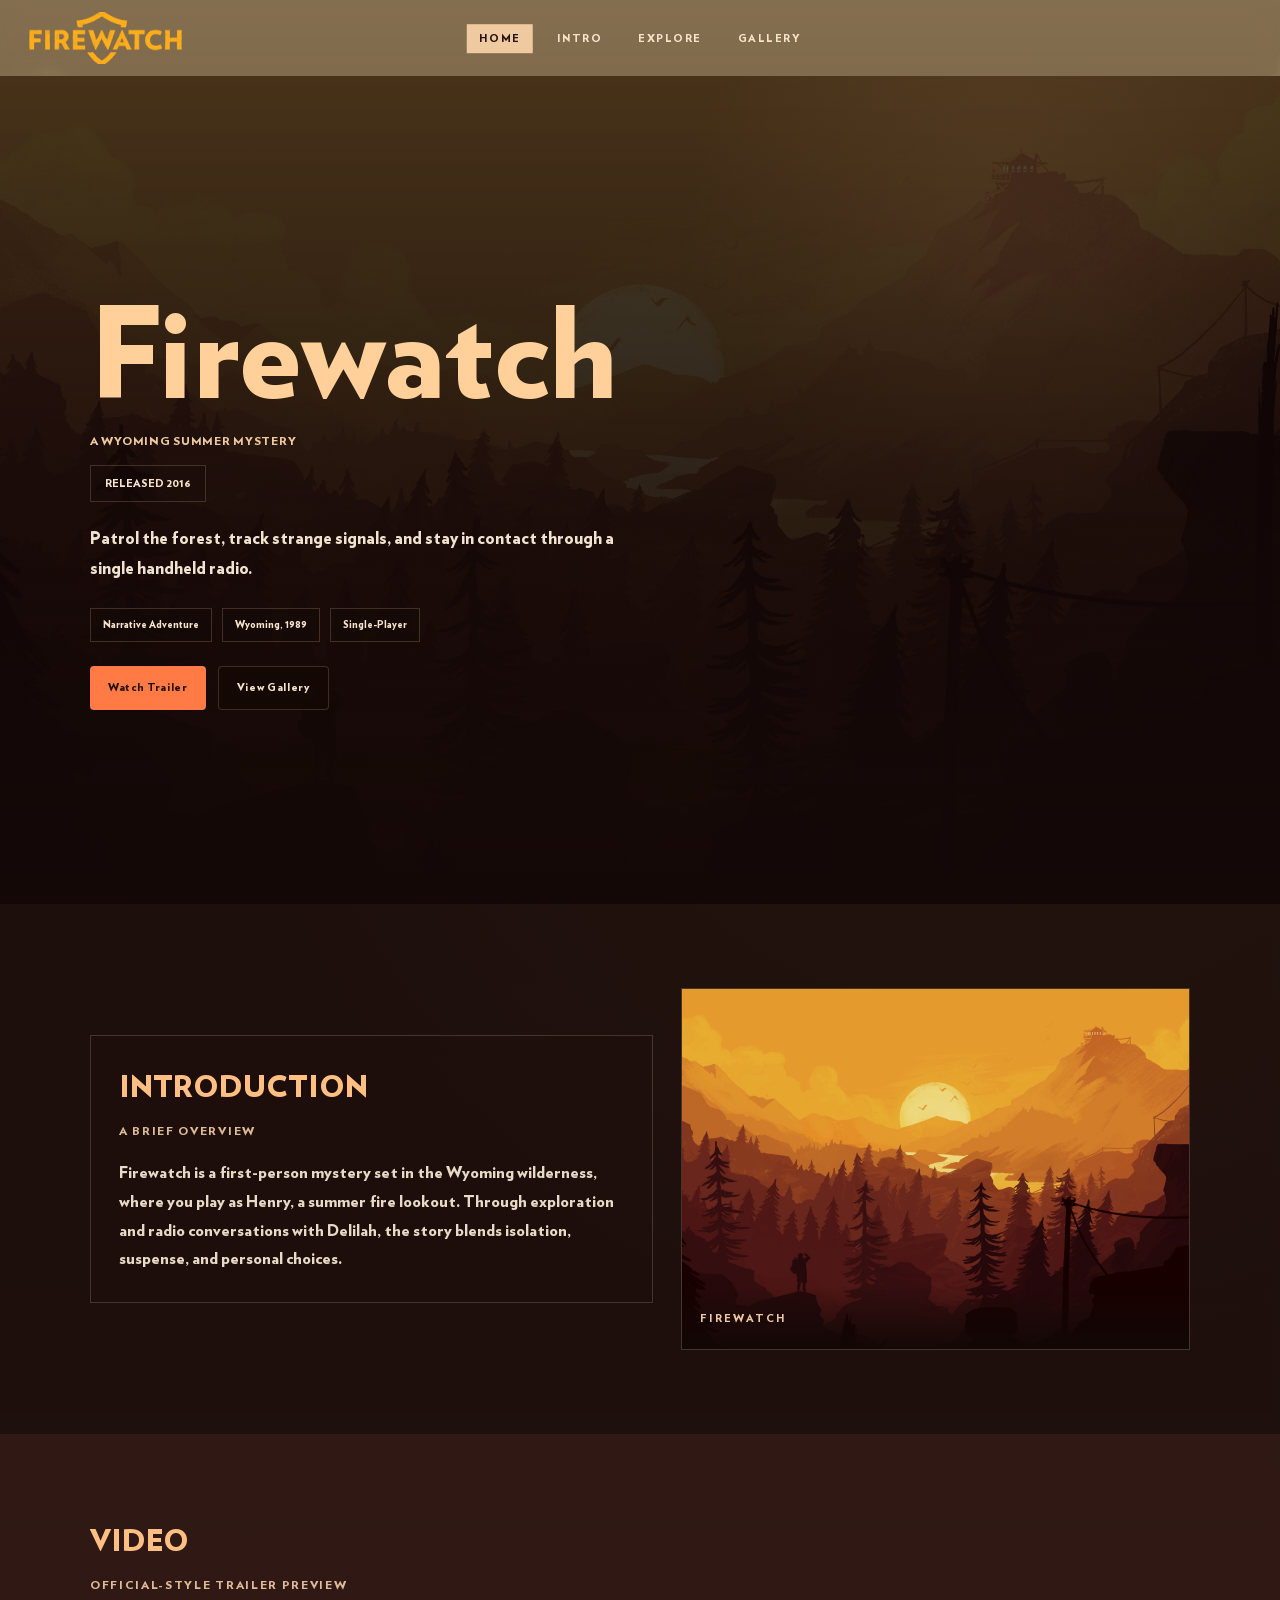
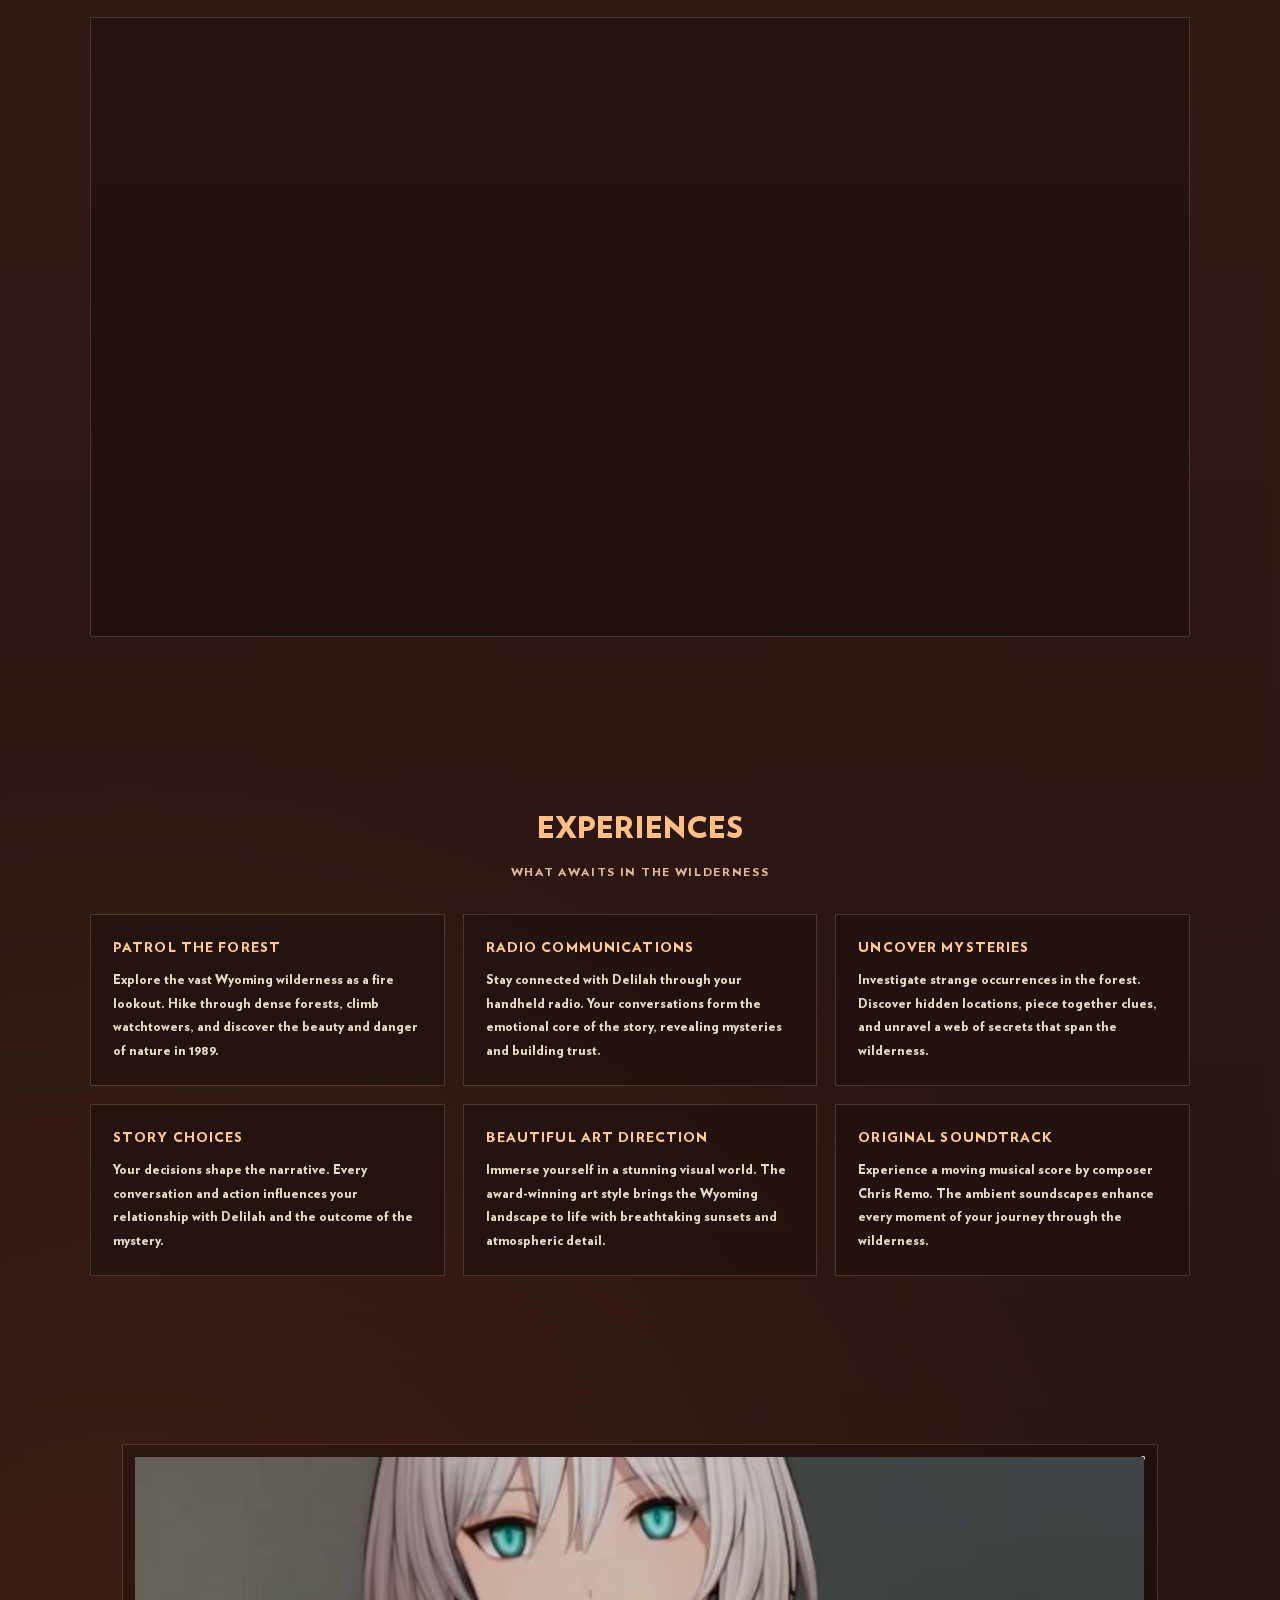
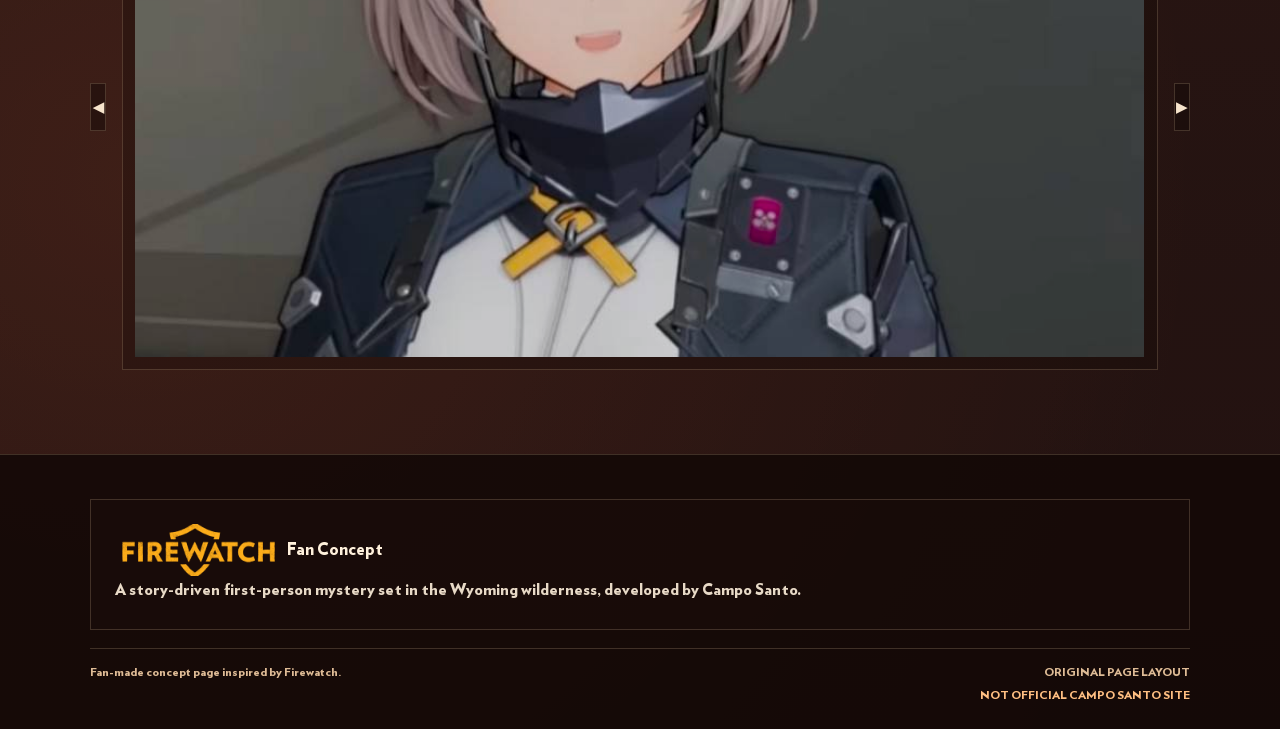
==== commit 7c55d04b: "Template" ====
--- a/index.html
+++ b/index.html
@@ -6,7 +6,7 @@
     <meta name="description" content="Firewatch is a single player first-person mystery set in the Wyoming wilderness, developed by Campo Santo. Explore the story of Henry and Delilah as they uncover secrets in the forest.">
     <link href="https://fonts.googleapis.com/css2?family=Inter:wght@300;400;600;800;900&display=swap" rel="stylesheet">
     <title>Firewatch</title>
-    <link rel="stylesheet" href="Global.css">
+    <link rel="stylesheet" href="index.css">
 </head>
 <body>
     <a class="skip-link" href="#home">Skip to content</a>
@@ -15,10 +15,10 @@
             <img src="Image-Repository/Firewatch_Logo.png" alt="Firewatch style logo" class="brand-logo-image" loading="lazy">
         </div>
         <ul class="nav-menu">
-            <li><a href="#home">HOME</a></li>
-            <li><a href="#history">INTRO</a></li>
-            <li><a href="#missions">EXPLORE</a></li>
-            <li><a href="#gallery">GALLERY</a></li>
+             <li><a href="index.html" class="active">HOME</a></li>
+            <li><a href="intro.html">INTRO</a></li>
+            <li><a href="explore.html">EXPLORE</a></li>
+            <li><a href="gallery.html">GALLERY</a></li>
         </ul>
         
     </nav>
@@ -41,7 +41,7 @@
             </div>
             <div class="hero-actions">
                 <a href="#video" class="hero-btn hero-btn-primary">Watch Trailer</a>
-                <a href="#gallery" class="hero-btn hero-btn-secondary">View Gallery</a>
+                <a href="gallery.html" class="hero-btn hero-btn-secondary">View Gallery</a>
             </div>
 
         </div>
@@ -67,30 +67,6 @@
         </div>
     </section>
 
-    <!-- Image Carousel (added below About Section) -->
-    <section id="carousel" class="carousel-section">
-        <div class="carousel-container">
-            <button class="carousel-control prev" aria-label="Previous slide">◀</button>
-            <div class="carousel-viewport" aria-roledescription="carousel">
-                <ul class="carousel-track">
-                    <li class="carousel-item">
-                        <img src="Image-Repository/Dork.jpg" alt="Lookout Tower" loading="lazy">
-                    </li>
-                    <li class="carousel-item">
-                        <img src="Image-Repository/Wallpaper.jpg" alt="Firewatch Landscape" loading="lazy">
-                    </li>
-                    <li class="carousel-item">
-                        <img src="Image-Repository/94IMGBG.jpg" alt="Forest Detail" loading="lazy">
-                    </li>
-                    <li class="carousel-item">
-                        <img src="Image-Repository/Dork.jpg" alt="Lookout View" loading="lazy">
-                    </li>
-                </ul>
-            </div>
-            <button class="carousel-control next" aria-label="Next slide">▶</button>
-        </div>
-    </section>
-
     <section id="video" class="video-section">
         <div class="video-container">
             <div class="video-header">
@@ -111,99 +87,85 @@
         </div>
     </section>
 
-    <section id="missions" class="explore-section">
-        <div class="explore-container">
-            <div class="explore-header">
-                <h2 class="explore-title">EXPLORE</h2>
-                <p class="explore-subtitle">FIELD OBJECTIVES FROM TWO FORKS TOWER</p>
-            </div>
-            <div class="explore-grid">
-                <article class="explore-card">
-                    <h3 class="explore-card-title">01. Trail Sweep</h3>
-                    <p class="explore-card-text">Inspect campsites, clear routes, and report any unusual activity along canyon paths.</p>
-                </article>
-                <article class="explore-card">
-                    <h3 class="explore-card-title">02. Radio Check</h3>
-                    <p class="explore-card-text">Maintain contact with Delilah and log each call with time, weather, and coordinates.</p>
-                </article>
-                <article class="explore-card">
-                    <h3 class="explore-card-title">03. Night Watch</h3>
-                    <p class="explore-card-text">Monitor distant smoke columns and keep visual notes as temperatures drop after sunset.</p>
-                </article>
-            </div>
-        </div>
-    </section>
-
-    <!-- Gallery Section -->
-    <section id="gallery" class="gallery-section">
-        <div class="gallery-container">
-            <div class="gallery-header">
-                <h2 class="gallery-title">FIREWATCH GALLERY</h2>
-            </div>
-            
-            <div class="gallery-grid">
-                <div class="gallery-item">
-                    <img src="Image-Repository/Dork.jpg" alt="Firewatch Lookout Tower" class="gallery-image" loading="lazy">
-                    <div class="gallery-overlay">
-                        <div class="gallery-info">
-                            <h4 class="gallery-item-title">Lookout</h4>
-                        <p class="gallery-item-desc">Shoshone vista</p>
-                        </div>
-                    </div>
-                </div>
-                
-                <div class="gallery-item">
-                    <img src="Image-Repository/Dork.jpg" alt="Forest Trail" class="gallery-image" loading="lazy">
-                    <div class="gallery-overlay">
-                        <div class="gallery-info">
-                                  <h4 class="gallery-item-title">Trail</h4>
-                          <p class="gallery-item-desc">Forest path</p>
-                        </div>
-                    </div>
-                </div>
-                
-                <div class="gallery-item">
-                    <img src="Image-Repository/Dork.jpg" alt="Sunset Over Forest" class="gallery-image" loading="lazy">
-                    <div class="gallery-overlay">
-                        <div class="gallery-info">
-                                  <h4 class="gallery-item-title">Sunset</h4>
-                         <p class="gallery-item-desc">Evening glow</p>
-                        </div>
-                    </div>
-                </div>
-                
-                <div class="gallery-item">
-                    <img src="Image-Repository/Dork.jpg" alt="Watchtower Interior" class="gallery-image" loading="lazy">
-                    <div class="gallery-overlay">
-                        <div class="gallery-info">
-                                <h4 class="gallery-item-title">Interior</h4>
-                    <p class="gallery-item-desc">Personal station</p>
-                        </div>
-                    </div>
-                </div>
-                
-                <div class="gallery-item">
-                    <img src="Image-Repository/Dork.jpg" alt="Forest Detail" class="gallery-image" loading="lazy">
-                    <div class="gallery-overlay">
-                        <div class="gallery-info">
-                           <h4 class="gallery-item-title">Foliage</h4>
-                     <p class="gallery-item-desc">Close-up</p>
-                        </div>
-                    </div>
-                </div>
-                
-                <div class="gallery-item">
-                    <img src="Image-Repository/Dork.jpg" alt="Lookout View" class="gallery-image" loading="lazy">
-                    <div class="gallery-overlay">
-                        <div class="gallery-info">
-                             <h4 class="gallery-item-title">View</h4>
-                            <p class="gallery-item-desc">Wide panorama</p>
-                        </div>
-                    </div>
-                </div>
-            </div>
-        </div>
-    </section>
+    <!-- Experiences Section -->
+    <section id="experiences" class="experiences-section">
+        <div class="experiences-container">
+            <div class="experiences-header">
+                <h2 class="experiences-title">EXPERIENCES</h2>
+                <p class="experiences-subtitle">WHAT AWAITS IN THE WILDERNESS</p>
+            </div>
+            <div class="experiences-grid">
+                <div class="experience-card">
+                    <h3 class="experience-card-title">PATROL THE FOREST</h3>
+                    <p class="experience-card-text">
+                        Explore the vast Wyoming wilderness as a fire lookout. Hike through dense forests, 
+                        climb watchtowers, and discover the beauty and danger of nature in 1989.
+                    </p>
+                </div>
+                <div class="experience-card">
+                    <h3 class="experience-card-title">RADIO COMMUNICATIONS</h3>
+                    <p class="experience-card-text">
+                        Stay connected with Delilah through your handheld radio. Your conversations form 
+                        the emotional core of the story, revealing mysteries and building trust.
+                    </p>
+                </div>
+                <div class="experience-card">
+                    <h3 class="experience-card-title">UNCOVER MYSTERIES</h3>
+                    <p class="experience-card-text">
+                        Investigate strange occurrences in the forest. Discover hidden locations, 
+                        piece together clues, and unravel a web of secrets that span the wilderness.
+                    </p>
+                </div>
+                <div class="experience-card">
+                    <h3 class="experience-card-title">STORY CHOICES</h3>
+                    <p class="experience-card-text">
+                        Your decisions shape the narrative. Every conversation and action influences 
+                        your relationship with Delilah and the outcome of the mystery.
+                    </p>
+                </div>
+                <div class="experience-card">
+                    <h3 class="experience-card-title">BEAUTIFUL ART DIRECTION</h3>
+                    <p class="experience-card-text">
+                        Immerse yourself in a stunning visual world. The award-winning art style brings 
+                        the Wyoming landscape to life with breathtaking sunsets and atmospheric detail.
+                    </p>
+                </div>
+                <div class="experience-card">
+                    <h3 class="experience-card-title">ORIGINAL SOUNDTRACK</h3>
+                    <p class="experience-card-text">
+                        Experience a moving musical score by composer Chris Remo. The ambient soundscapes 
+                        enhance every moment of your journey through the wilderness.
+                    </p>
+                </div>
+            </div>
+        </div>
+    </section>
+
+    <!-- Image Carousel (added below About Section) -->
+    <section id="carousel" class="carousel-section">
+        <div class="carousel-container">
+            <button class="carousel-control prev" aria-label="Previous slide">◀</button>
+            <div class="carousel-viewport" aria-roledescription="carousel">
+                <ul class="carousel-track">
+                    <li class="carousel-item">
+                        <img src="Image-Repository/Dork.jpg" alt="Lookout Tower" loading="lazy">
+                    </li>
+                    <li class="carousel-item">
+                        <img src="Image-Repository/Wallpaper.jpg" alt="Firewatch Landscape" loading="lazy">
+                    </li>
+                    <li class="carousel-item">
+                        <img src="Image-Repository/94IMGBG.jpg" alt="Forest Detail" loading="lazy">
+                    </li>
+                    <li class="carousel-item">
+                        <img src="Image-Repository/Dork.jpg" alt="Lookout View" loading="lazy">
+                    </li>
+                </ul>
+            </div>
+            <button class="carousel-control next" aria-label="Next slide">▶</button>
+        </div>
+    </section>
+
+
 
     <!-- Footer -->
     <footer class="footer">
--- a/index.css
+++ b/index.css
@@ -0,0 +1,623 @@
+@font-face {
+    font-family: "Verlag Black";
+    src: url("fonts/Verlag Black.woff2") format("woff2");
+    font-weight: 900;
+    font-style: normal;
+    font-display: swap;
+}
+
+:root {
+    --accent: #ff7a45;
+    --paper: #f7e4cc;
+    --mist: #efc99f;
+    --text: #fff1dc;
+    --muted: #dfbc96;
+    --card: rgba(30, 15, 12, 0.62);
+    --card-strong: rgba(24, 12, 10, 0.78);
+    --line: rgba(255, 218, 176, 0.18);
+    --content-width: min(1100px, 92vw);
+}
+
+* {
+    margin: 0;
+    padding: 0;
+    box-sizing: border-box;
+}
+
+html {
+    scroll-behavior: smooth;
+}
+
+body {
+    font-family: "Verlag Black", Inter, system-ui, -apple-system, "Segoe UI", Roboto, Arial, sans-serif;
+    color: var(--text);
+    min-height: 100vh;
+    background:
+        radial-gradient(circle at 78% 14%, rgba(255, 182, 98, 0.18), transparent 24%),
+        radial-gradient(circle at 10% 86%, rgba(252, 118, 72, 0.16), transparent 30%),
+        linear-gradient(180deg, #2b1815 0%, #381f19 42%, #241513 100%);
+    line-height: 1.6;
+}
+
+body::before {
+    content: "";
+    position: fixed;
+    inset: 0;
+    z-index: -3;
+    background-image: url('Image-Repository/Wallpaper.jpg');
+    background-size: cover;
+    background-position: center top;
+    filter: saturate(0.35) contrast(0.98) brightness(0.7);
+    pointer-events: none;
+}
+
+body::after {
+    content: "";
+    position: fixed;
+    inset: 0;
+    z-index: -2;
+    background: linear-gradient(to bottom, rgba(28, 13, 10, 0.06), rgba(28, 13, 10, 0.50));
+    pointer-events: none;
+}
+
+img {
+    max-width: 100%;
+    display: block;
+}
+
+.skip-link {
+    position: absolute;
+    left: -999px;
+    width: 1px;
+    height: 1px;
+    overflow: hidden;
+}
+
+.skip-link:focus {
+    left: 12px;
+    top: 12px;
+    width: auto;
+    height: auto;
+    background: var(--accent);
+    color: #fff;
+    padding: 9px 13px;
+    z-index: 2000;
+}
+
+.navbar {
+    position: sticky;
+    top: 0;
+    z-index: 1000;
+    width: 100%;
+    display: flex;
+    justify-content: space-between;
+    align-items: center;
+    gap: 22px;
+    padding: 12px 22px;
+    background: transparent;
+    backdrop-filter: blur(10px) saturate(1.02);
+    transition: background 260ms ease;
+}
+
+.navbar.scrolled {
+    background: rgba(16, 8, 6, 0.92);
+}
+
+.nav-brand,
+.footer-brand {
+    display: flex;
+    align-items: center;
+    gap: 12px;
+}
+
+.brand-logo-image,
+.footer-logo-image {
+    width: 160px;
+    height: 52px;
+    object-fit: cover;
+}
+
+.nav-menu {
+    list-style: none;
+    display: flex;
+    align-items: center;
+    gap: 12px;
+    position: absolute;
+    left: 50%;
+    top: 50%;
+    transform: translate(-50%, -50%);
+}
+
+.nav-menu a {
+    color: var(--paper);
+    text-decoration: none;
+    font-size: 11px;
+    font-weight: 700;
+    letter-spacing: 1.5px;
+    text-transform: uppercase;
+    padding: 9px 12px;
+    transition: background-color 0.2s ease, color 0.2s ease;
+}
+
+.nav-menu a.active,
+.nav-menu a:hover,
+.nav-menu a:focus-visible {
+    color: #26130f;
+    background: var(--mist);
+    outline: none;
+}
+
+.main-content {
+    position: relative;
+    min-height: 92vh;
+    display: grid;
+    place-items: center;
+    overflow: hidden;
+}
+
+.background-image-container {
+    position: absolute;
+    inset: 0;
+    z-index: -2;
+}
+
+.hero-background-image {
+    width: 100%;
+    height: 100%;
+    object-fit: cover;
+    filter: saturate(0.62) contrast(1.02) brightness(0.44);
+    transform: scale(1.03);
+}
+
+.main-content::before {
+    content: "";
+    position: absolute;
+    inset: 0;
+    z-index: -1;
+    background:
+        linear-gradient(180deg, rgba(20, 9, 7, 0.28) 0%, rgba(20, 9, 7, 0.56) 42%, rgba(20, 9, 7, 0.82) 100%),
+        radial-gradient(circle at 78% 18%, rgba(255, 191, 129, 0.14), transparent 26%);
+}
+
+.hero-section,
+.about-container,
+.carousel-container,
+.video-container,
+.experiences-container,
+.footer-container {
+    width: var(--content-width);
+    margin: 0 auto;
+}
+
+.hero-section {
+    padding: 130px 0 96px;
+    text-align: left;
+}
+
+.hero-title {
+    font-size: clamp(56px, 11vw, 126px);
+    line-height: 0.9;
+    margin-bottom: 14px;
+    color: #ffd09a;
+}
+
+.codename {
+    font-size: 12px;
+    letter-spacing: 0.06em;
+    color: var(--mist);
+    margin-bottom: 14px;
+}
+
+.established {
+    display: inline-flex;
+    align-items: center;
+    font-size: 11px;
+    border: 1px solid var(--line);
+    background: rgba(19, 9, 7, 0.14);
+    padding: 9px 14px;
+    color: var(--paper);
+    margin-bottom: 22px;
+}
+
+.hero-lead {
+    width: min(560px, 100%);
+    font-size: 17px;
+    line-height: 1.75;
+    opacity: 0.94;
+}
+
+.hero-tags {
+    display: flex;
+    flex-wrap: wrap;
+    gap: 10px;
+    margin-top: 24px;
+}
+
+.hero-tag {
+    font-size: 10px;
+    color: var(--paper);
+    background: rgba(19, 9, 7, 0.38);
+    border: 1px solid var(--line);
+    padding: 8px 12px;
+}
+
+.hero-actions {
+    display: flex;
+    flex-wrap: wrap;
+    gap: 12px;
+    margin-top: 24px;
+}
+
+.hero-btn {
+    display: inline-flex;
+    align-items: center;
+    justify-content: center;
+    min-height: 44px;
+    padding: 10px 18px;
+    border-radius: 4px;
+    text-decoration: none;
+    font-weight: 700;
+    font-size: 11px;
+    letter-spacing: 0.06em;
+    transition: transform 0.22s ease;
+}
+
+.hero-btn-primary {
+    color: #24100b;
+    background: var(--accent);
+}
+
+.hero-btn-secondary {
+    color: var(--paper);
+    background: rgba(17, 8, 6, 0.42);
+    border: 1px solid var(--line);
+}
+
+.hero-btn:hover,
+.hero-btn:focus-visible {
+    transform: translateY(-2px);
+}
+
+.about-section,
+.carousel-section,
+.video-section,
+.experiences-section {
+    padding: 84px 0;
+    position: relative;
+    z-index: 2;
+    animation: fadeUp 0.7s ease both;
+}
+
+.about-section {
+    background: var(--card-strong);
+}
+
+.carousel-section,
+.video-section,
+.experiences-section {
+    background: rgba(30, 14, 11, 0.28);
+}
+
+.about-container {
+    display: grid;
+    grid-template-columns: 1.05fr 0.95fr;
+    gap: 28px;
+    align-items: center;
+}
+
+.about-content,
+.video-frame-wrap,
+.experience-card,
+.carousel-viewport,
+.about-image,
+.footer-content {
+    box-shadow: none;
+}
+
+.about-content {
+    background: var(--card);
+    border: 1px solid var(--line);
+    padding: 28px;
+}
+
+.about-title,
+.video-title,
+.experiences-title {
+    font-size: 30px;
+    color: #ffbf82;
+    margin-bottom: 10px;
+}
+
+.about-subtitle,
+.video-subtitle,
+.experiences-subtitle {
+    color: var(--muted);
+    letter-spacing: 0.14em;
+    text-transform: uppercase;
+    font-size: 12px;
+    margin-bottom: 18px;
+}
+
+.about-text {
+    line-height: 1.8;
+    opacity: 0.9;
+}
+
+.about-image {
+    position: relative;
+    overflow: hidden;
+    border: 1px solid var(--line);
+}
+
+.weapon-image {
+    width: 100%;
+    min-height: 360px;
+    object-fit: cover;
+    filter: saturate(0.84) contrast(1.02) brightness(0.94);
+}
+
+.image-overlay {
+    position: absolute;
+    inset: auto 0 0 0;
+    padding: 18px;
+    background: linear-gradient(transparent, rgba(17, 8, 6, 0.92));
+}
+
+.image-caption {
+    font-size: 11px;
+    letter-spacing: 0.18em;
+    text-transform: uppercase;
+    color: var(--mist);
+}
+
+.carousel-container {
+    display: flex;
+    align-items: center;
+    gap: 16px;
+}
+
+.carousel-viewport {
+    overflow: hidden;
+    flex: 1 1 auto;
+    border: 1px solid var(--line);
+    background: rgba(17, 8, 6, 0.28);
+}
+
+.carousel-track {
+    display: flex;
+    transition: transform 0.5s cubic-bezier(.22, .9, .35, 1);
+    will-change: transform;
+}
+
+.carousel-item {
+    min-width: 100%;
+    padding: 12px;
+}
+
+.carousel-item img {
+    width: 100%;
+    height: 500px;
+    object-fit: cover;
+    filter: saturate(0.88) contrast(1.02) brightness(0.92);
+}
+
+.carousel-control {
+    width: 48px;
+    height: 48px;
+    background: rgba(20, 10, 8, 0.5);
+    border: 1px solid var(--line);
+    color: var(--paper);
+    cursor: pointer;
+    font-weight: 800;
+    font-size: 14px;
+}
+
+.video-header,
+.experiences-header {
+    margin-bottom: 22px;
+}
+
+.experiences-header {
+    text-align: center;
+    margin-bottom: 32px;
+}
+
+.video-frame-wrap {
+    border: 1px solid var(--line);
+    overflow: hidden;
+    background: rgba(0, 0, 0, 0.26);
+}
+
+.video-frame {
+    width: 100%;
+    aspect-ratio: 16 / 9;
+    display: block;
+    border: 0;
+}
+
+.experiences-grid {
+    display: grid;
+    grid-template-columns: repeat(3, minmax(0, 1fr));
+    gap: 18px;
+}
+
+.experience-card {
+    background: var(--card);
+    border: 1px solid var(--line);
+    padding: 22px;
+    transition: transform 0.22s ease;
+}
+
+.experience-card:hover {
+    transform: translateY(-4px);
+}
+
+.experience-card-title {
+    color: #ffca8f;
+    margin-bottom: 10px;
+    text-transform: uppercase;
+    letter-spacing: 0.08em;
+    font-size: 14px;
+}
+
+.experience-card-text {
+    line-height: 1.8;
+    opacity: 0.9;
+    font-size: 13px;
+}
+
+.footer {
+    position: relative;
+    z-index: 2;
+    background: rgba(20, 9, 7, 0.92);
+    border-top: 1px solid var(--line);
+    padding: 44px 0 24px;
+}
+
+.footer-content {
+    padding: 24px;
+    border: 1px solid var(--line);
+    background: rgba(28, 14, 11, 0.46);
+    margin-bottom: 18px;
+}
+
+.footer-title {
+    font-weight: 700;
+    font-size: 17px;
+}
+
+.footer-description {
+    line-height: 1.8;
+    opacity: 0.9;
+}
+
+.footer-bottom {
+    border-top: 1px solid var(--line);
+    padding-top: 14px;
+    display: flex;
+    justify-content: space-between;
+    gap: 14px;
+    color: var(--muted);
+    font-size: 12px;
+}
+
+.footer-legal {
+    display: flex;
+    flex-direction: column;
+    align-items: flex-end;
+    gap: 4px;
+}
+
+.clearance-level {
+    color: #ffbf82;
+}
+
+@keyframes fadeUp {
+    from {
+        opacity: 0;
+        transform: translateY(12px);
+    }
+    to {
+        opacity: 1;
+        transform: translateY(0);
+    }
+}
+
+@media (max-width: 980px) {
+    .about-container {
+        grid-template-columns: 1fr;
+    }
+
+    .experiences-grid {
+        grid-template-columns: repeat(2, minmax(0, 1fr));
+    }
+
+    .carousel-item img {
+        height: 400px;
+    }
+}
+
+@media (max-width: 680px) {
+    .navbar {
+        flex-wrap: wrap;
+        justify-content: center;
+    }
+
+    .nav-menu {
+        position: static;
+        transform: none;
+        width: 100%;
+        justify-content: center;
+        flex-wrap: wrap;
+    }
+
+    .hero-section {
+        padding: 108px 0 72px;
+    }
+
+    .hero-title {
+        font-size: clamp(48px, 18vw, 76px);
+    }
+
+    .hero-lead {
+        font-size: 15px;
+    }
+
+    .hero-actions {
+        width: 100%;
+    }
+
+    .hero-btn {
+        flex: 1 1 100%;
+    }
+
+    .about-section,
+    .carousel-section,
+    .video-section,
+    .experiences-section {
+        padding: 64px 0;
+    }
+
+    .about-content,
+    .experience-card,
+    .footer-content {
+        padding: 20px;
+    }
+
+    .experiences-grid {
+        grid-template-columns: 1fr;
+    }
+
+    .weapon-image {
+        min-height: 280px;
+    }
+
+    .carousel-container {
+        gap: 10px;
+    }
+
+    .carousel-control {
+        width: 42px;
+        height: 42px;
+    }
+
+    .carousel-item img {
+        height: 260px;
+    }
+
+    .footer-bottom {
+        flex-direction: column;
+    }
+
+    .footer-legal {
+        align-items: flex-start;
+    }
+}
+
+@media (prefers-reduced-motion: reduce) {
+    * {
+        animation: none !important;
+        transition: none !important;
+        scroll-behavior: auto !important;
+    }
+}
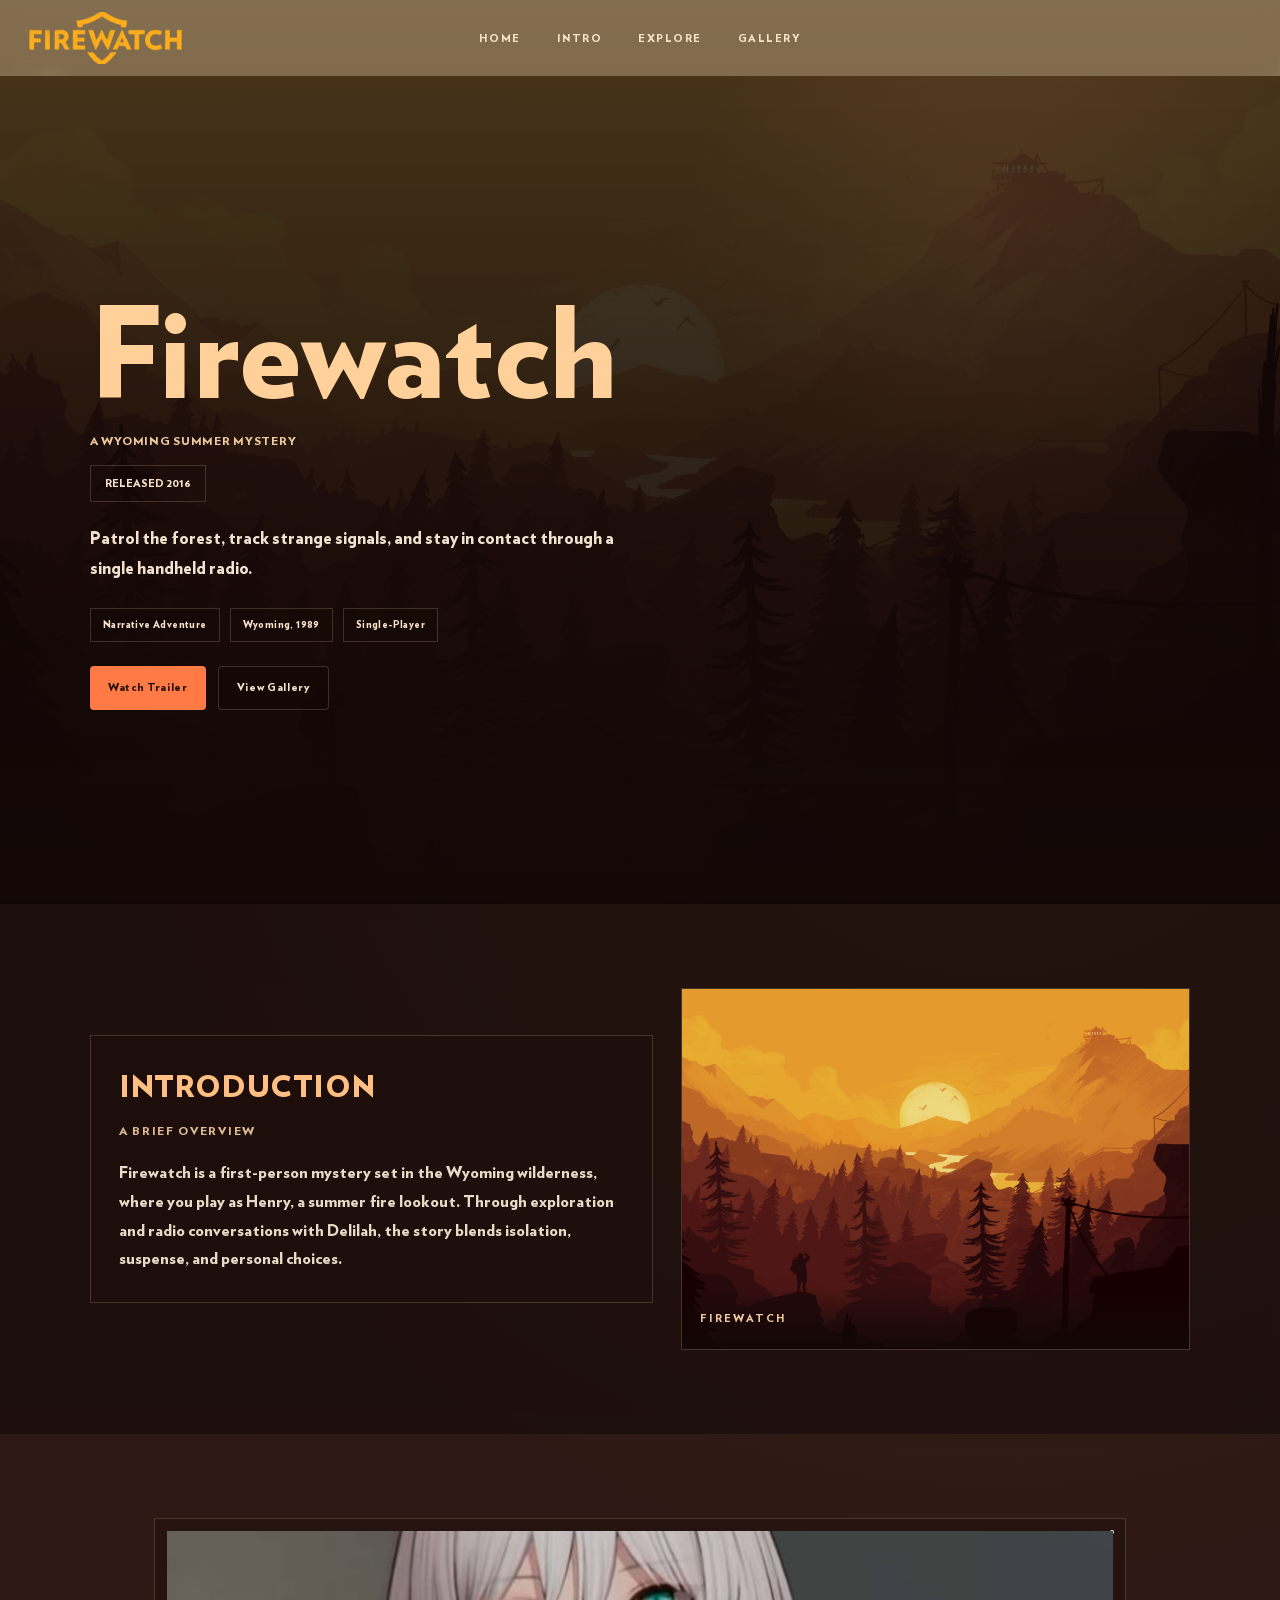
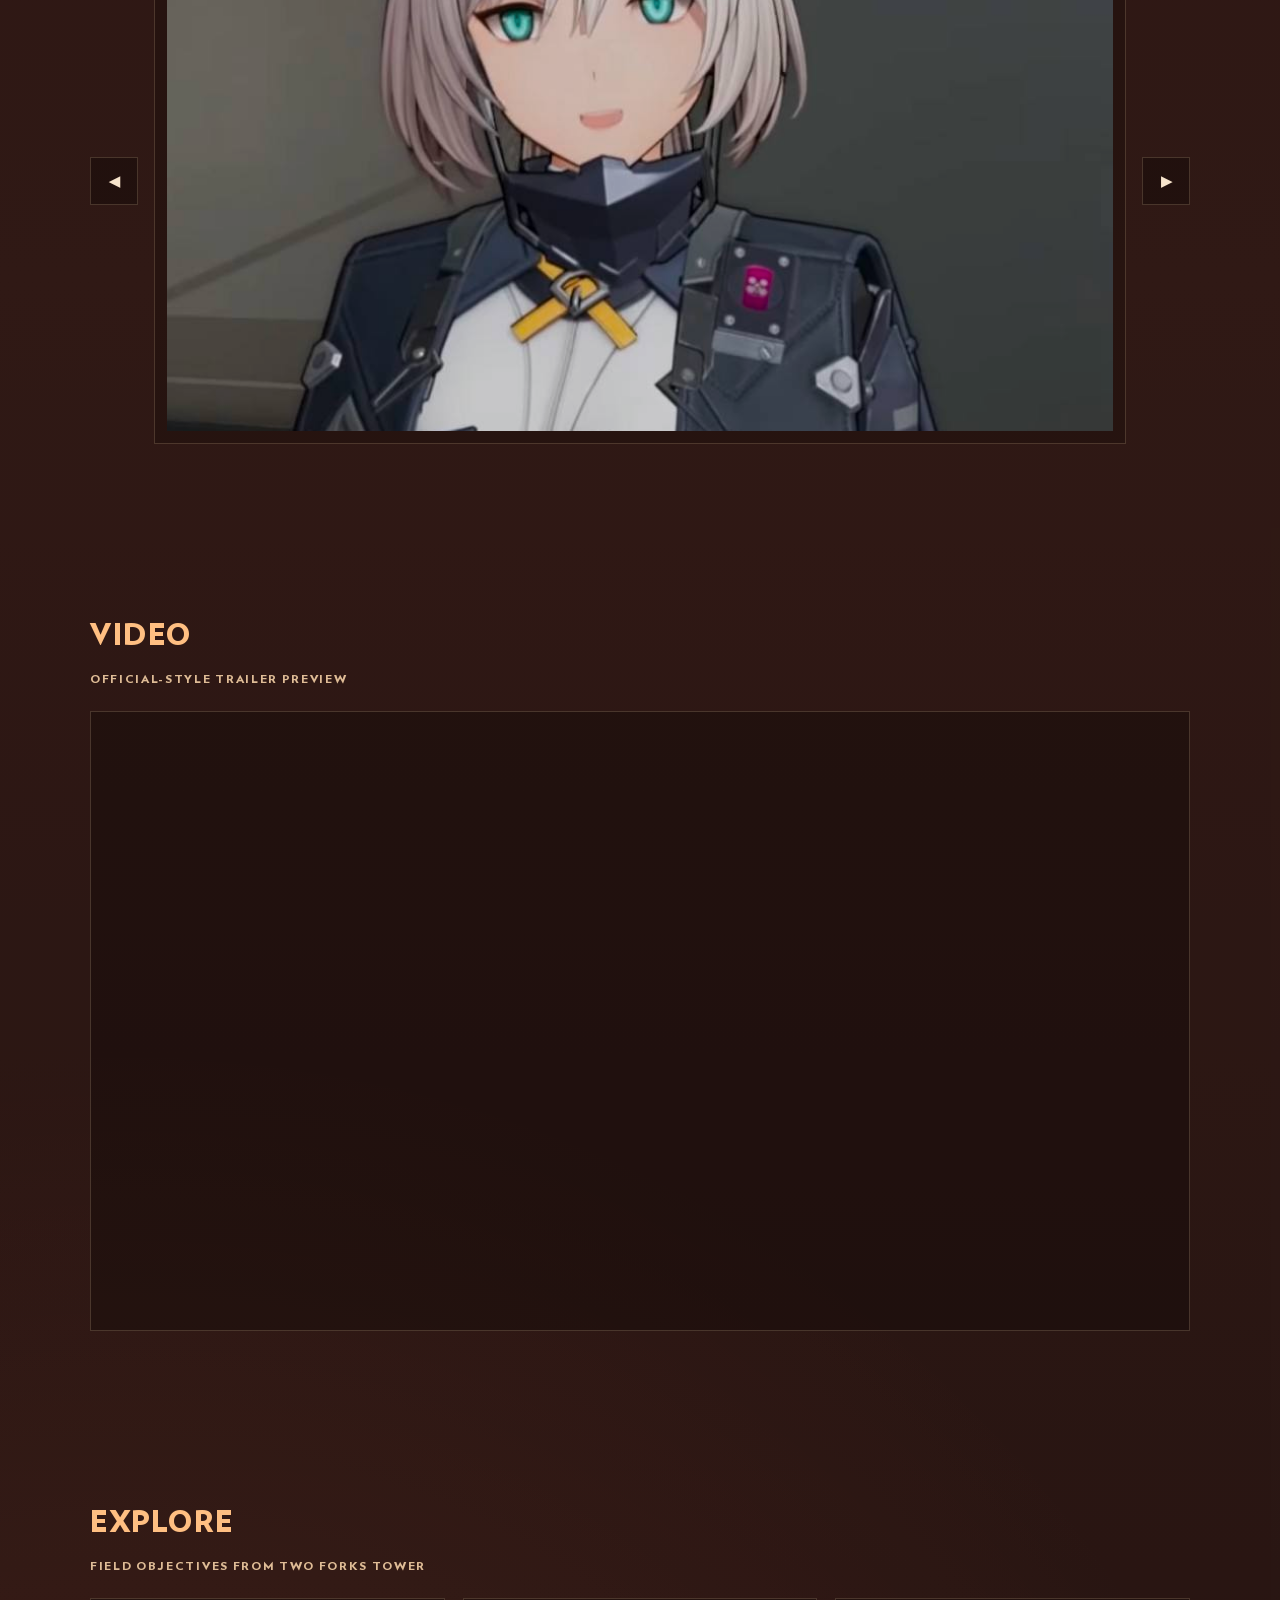
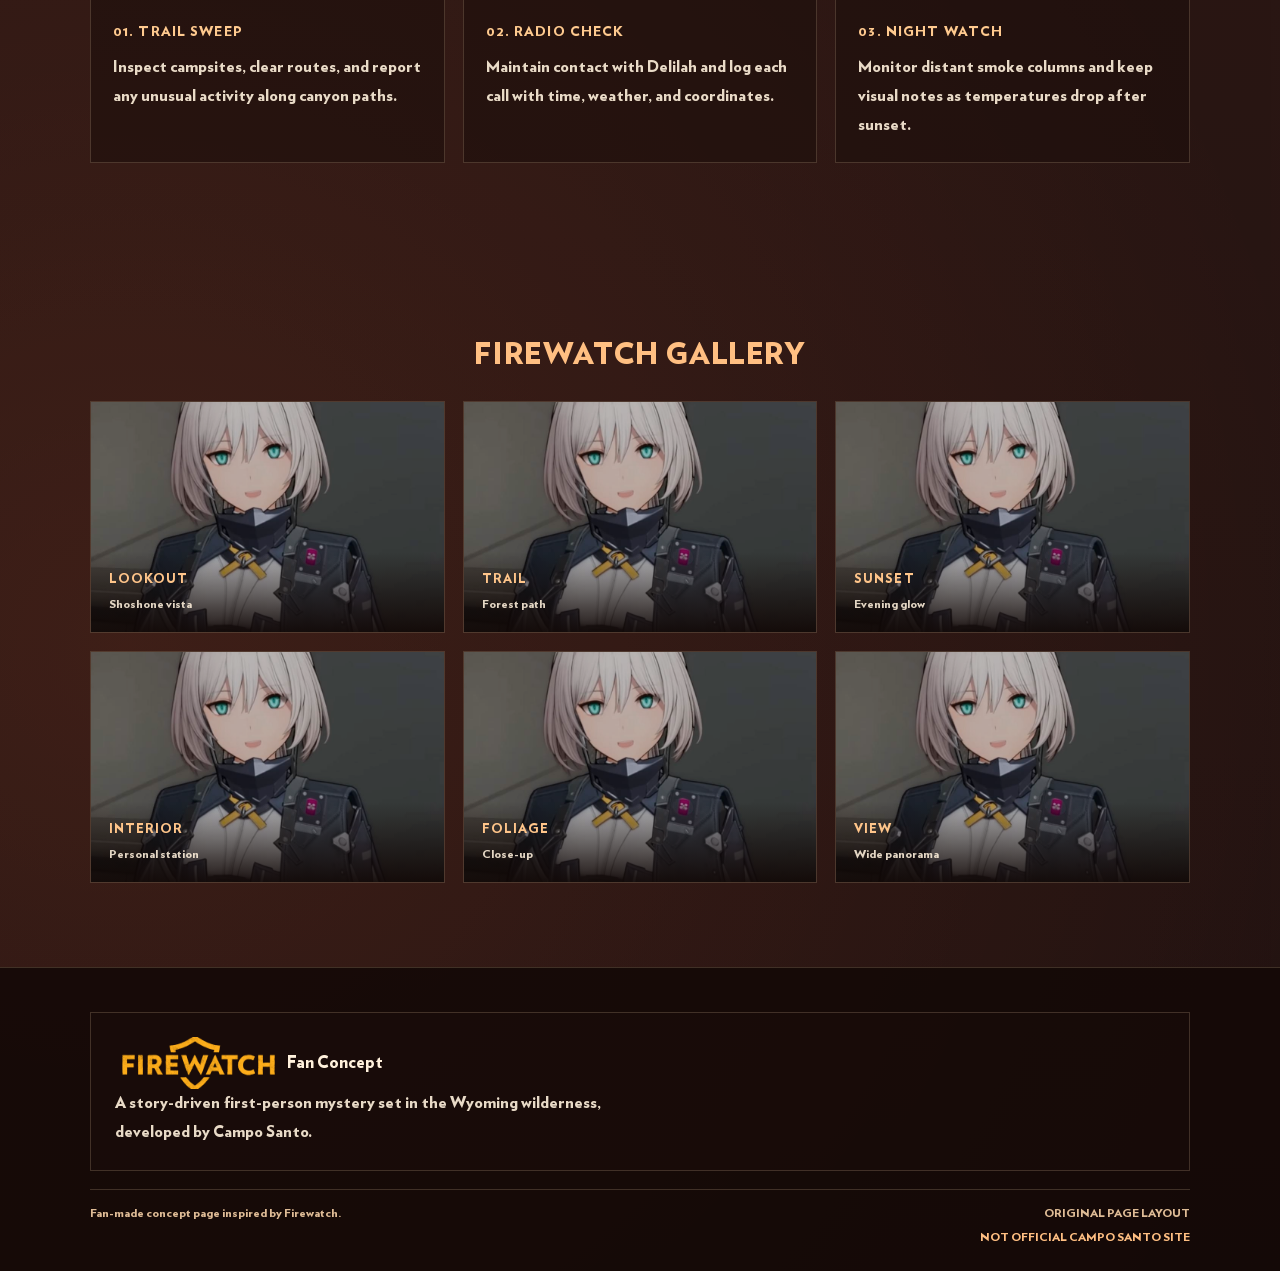
==== commit 2e7730f6: "Revert "Template" This reverts commit 7c55d04b36f40414f116f2f110b6ced3a95e6829." ====
--- a/index.html
+++ b/index.html
@@ -6,7 +6,7 @@
     <meta name="description" content="Firewatch is a single player first-person mystery set in the Wyoming wilderness, developed by Campo Santo. Explore the story of Henry and Delilah as they uncover secrets in the forest.">
     <link href="https://fonts.googleapis.com/css2?family=Inter:wght@300;400;600;800;900&display=swap" rel="stylesheet">
     <title>Firewatch</title>
-    <link rel="stylesheet" href="index.css">
+    <link rel="stylesheet" href="Global.css">
 </head>
 <body>
     <a class="skip-link" href="#home">Skip to content</a>
@@ -15,10 +15,10 @@
             <img src="Image-Repository/Firewatch_Logo.png" alt="Firewatch style logo" class="brand-logo-image" loading="lazy">
         </div>
         <ul class="nav-menu">
-             <li><a href="index.html" class="active">HOME</a></li>
-            <li><a href="intro.html">INTRO</a></li>
-            <li><a href="explore.html">EXPLORE</a></li>
-            <li><a href="gallery.html">GALLERY</a></li>
+            <li><a href="#home">HOME</a></li>
+            <li><a href="#history">INTRO</a></li>
+            <li><a href="#missions">EXPLORE</a></li>
+            <li><a href="#gallery">GALLERY</a></li>
         </ul>
         
     </nav>
@@ -41,7 +41,7 @@
             </div>
             <div class="hero-actions">
                 <a href="#video" class="hero-btn hero-btn-primary">Watch Trailer</a>
-                <a href="gallery.html" class="hero-btn hero-btn-secondary">View Gallery</a>
+                <a href="#gallery" class="hero-btn hero-btn-secondary">View Gallery</a>
             </div>
 
         </div>
@@ -67,6 +67,30 @@
         </div>
     </section>
 
+    <!-- Image Carousel (added below About Section) -->
+    <section id="carousel" class="carousel-section">
+        <div class="carousel-container">
+            <button class="carousel-control prev" aria-label="Previous slide">◀</button>
+            <div class="carousel-viewport" aria-roledescription="carousel">
+                <ul class="carousel-track">
+                    <li class="carousel-item">
+                        <img src="Image-Repository/Dork.jpg" alt="Lookout Tower" loading="lazy">
+                    </li>
+                    <li class="carousel-item">
+                        <img src="Image-Repository/Wallpaper.jpg" alt="Firewatch Landscape" loading="lazy">
+                    </li>
+                    <li class="carousel-item">
+                        <img src="Image-Repository/94IMGBG.jpg" alt="Forest Detail" loading="lazy">
+                    </li>
+                    <li class="carousel-item">
+                        <img src="Image-Repository/Dork.jpg" alt="Lookout View" loading="lazy">
+                    </li>
+                </ul>
+            </div>
+            <button class="carousel-control next" aria-label="Next slide">▶</button>
+        </div>
+    </section>
+
     <section id="video" class="video-section">
         <div class="video-container">
             <div class="video-header">
@@ -87,85 +111,99 @@
         </div>
     </section>
 
-    <!-- Experiences Section -->
-    <section id="experiences" class="experiences-section">
-        <div class="experiences-container">
-            <div class="experiences-header">
-                <h2 class="experiences-title">EXPERIENCES</h2>
-                <p class="experiences-subtitle">WHAT AWAITS IN THE WILDERNESS</p>
-            </div>
-            <div class="experiences-grid">
-                <div class="experience-card">
-                    <h3 class="experience-card-title">PATROL THE FOREST</h3>
-                    <p class="experience-card-text">
-                        Explore the vast Wyoming wilderness as a fire lookout. Hike through dense forests, 
-                        climb watchtowers, and discover the beauty and danger of nature in 1989.
-                    </p>
-                </div>
-                <div class="experience-card">
-                    <h3 class="experience-card-title">RADIO COMMUNICATIONS</h3>
-                    <p class="experience-card-text">
-                        Stay connected with Delilah through your handheld radio. Your conversations form 
-                        the emotional core of the story, revealing mysteries and building trust.
-                    </p>
-                </div>
-                <div class="experience-card">
-                    <h3 class="experience-card-title">UNCOVER MYSTERIES</h3>
-                    <p class="experience-card-text">
-                        Investigate strange occurrences in the forest. Discover hidden locations, 
-                        piece together clues, and unravel a web of secrets that span the wilderness.
-                    </p>
-                </div>
-                <div class="experience-card">
-                    <h3 class="experience-card-title">STORY CHOICES</h3>
-                    <p class="experience-card-text">
-                        Your decisions shape the narrative. Every conversation and action influences 
-                        your relationship with Delilah and the outcome of the mystery.
-                    </p>
-                </div>
-                <div class="experience-card">
-                    <h3 class="experience-card-title">BEAUTIFUL ART DIRECTION</h3>
-                    <p class="experience-card-text">
-                        Immerse yourself in a stunning visual world. The award-winning art style brings 
-                        the Wyoming landscape to life with breathtaking sunsets and atmospheric detail.
-                    </p>
-                </div>
-                <div class="experience-card">
-                    <h3 class="experience-card-title">ORIGINAL SOUNDTRACK</h3>
-                    <p class="experience-card-text">
-                        Experience a moving musical score by composer Chris Remo. The ambient soundscapes 
-                        enhance every moment of your journey through the wilderness.
-                    </p>
-                </div>
-            </div>
-        </div>
-    </section>
-
-    <!-- Image Carousel (added below About Section) -->
-    <section id="carousel" class="carousel-section">
-        <div class="carousel-container">
-            <button class="carousel-control prev" aria-label="Previous slide">◀</button>
-            <div class="carousel-viewport" aria-roledescription="carousel">
-                <ul class="carousel-track">
-                    <li class="carousel-item">
-                        <img src="Image-Repository/Dork.jpg" alt="Lookout Tower" loading="lazy">
-                    </li>
-                    <li class="carousel-item">
-                        <img src="Image-Repository/Wallpaper.jpg" alt="Firewatch Landscape" loading="lazy">
-                    </li>
-                    <li class="carousel-item">
-                        <img src="Image-Repository/94IMGBG.jpg" alt="Forest Detail" loading="lazy">
-                    </li>
-                    <li class="carousel-item">
-                        <img src="Image-Repository/Dork.jpg" alt="Lookout View" loading="lazy">
-                    </li>
-                </ul>
-            </div>
-            <button class="carousel-control next" aria-label="Next slide">▶</button>
-        </div>
-    </section>
-
-
+    <section id="missions" class="explore-section">
+        <div class="explore-container">
+            <div class="explore-header">
+                <h2 class="explore-title">EXPLORE</h2>
+                <p class="explore-subtitle">FIELD OBJECTIVES FROM TWO FORKS TOWER</p>
+            </div>
+            <div class="explore-grid">
+                <article class="explore-card">
+                    <h3 class="explore-card-title">01. Trail Sweep</h3>
+                    <p class="explore-card-text">Inspect campsites, clear routes, and report any unusual activity along canyon paths.</p>
+                </article>
+                <article class="explore-card">
+                    <h3 class="explore-card-title">02. Radio Check</h3>
+                    <p class="explore-card-text">Maintain contact with Delilah and log each call with time, weather, and coordinates.</p>
+                </article>
+                <article class="explore-card">
+                    <h3 class="explore-card-title">03. Night Watch</h3>
+                    <p class="explore-card-text">Monitor distant smoke columns and keep visual notes as temperatures drop after sunset.</p>
+                </article>
+            </div>
+        </div>
+    </section>
+
+    <!-- Gallery Section -->
+    <section id="gallery" class="gallery-section">
+        <div class="gallery-container">
+            <div class="gallery-header">
+                <h2 class="gallery-title">FIREWATCH GALLERY</h2>
+            </div>
+            
+            <div class="gallery-grid">
+                <div class="gallery-item">
+                    <img src="Image-Repository/Dork.jpg" alt="Firewatch Lookout Tower" class="gallery-image" loading="lazy">
+                    <div class="gallery-overlay">
+                        <div class="gallery-info">
+                            <h4 class="gallery-item-title">Lookout</h4>
+                        <p class="gallery-item-desc">Shoshone vista</p>
+                        </div>
+                    </div>
+                </div>
+                
+                <div class="gallery-item">
+                    <img src="Image-Repository/Dork.jpg" alt="Forest Trail" class="gallery-image" loading="lazy">
+                    <div class="gallery-overlay">
+                        <div class="gallery-info">
+                                  <h4 class="gallery-item-title">Trail</h4>
+                          <p class="gallery-item-desc">Forest path</p>
+                        </div>
+                    </div>
+                </div>
+                
+                <div class="gallery-item">
+                    <img src="Image-Repository/Dork.jpg" alt="Sunset Over Forest" class="gallery-image" loading="lazy">
+                    <div class="gallery-overlay">
+                        <div class="gallery-info">
+                                  <h4 class="gallery-item-title">Sunset</h4>
+                         <p class="gallery-item-desc">Evening glow</p>
+                        </div>
+                    </div>
+                </div>
+                
+                <div class="gallery-item">
+                    <img src="Image-Repository/Dork.jpg" alt="Watchtower Interior" class="gallery-image" loading="lazy">
+                    <div class="gallery-overlay">
+                        <div class="gallery-info">
+                                <h4 class="gallery-item-title">Interior</h4>
+                    <p class="gallery-item-desc">Personal station</p>
+                        </div>
+                    </div>
+                </div>
+                
+                <div class="gallery-item">
+                    <img src="Image-Repository/Dork.jpg" alt="Forest Detail" class="gallery-image" loading="lazy">
+                    <div class="gallery-overlay">
+                        <div class="gallery-info">
+                           <h4 class="gallery-item-title">Foliage</h4>
+                     <p class="gallery-item-desc">Close-up</p>
+                        </div>
+                    </div>
+                </div>
+                
+                <div class="gallery-item">
+                    <img src="Image-Repository/Dork.jpg" alt="Lookout View" class="gallery-image" loading="lazy">
+                    <div class="gallery-overlay">
+                        <div class="gallery-info">
+                             <h4 class="gallery-item-title">View</h4>
+                            <p class="gallery-item-desc">Wide panorama</p>
+                        </div>
+                    </div>
+                </div>
+            </div>
+        </div>
+    </section>
 
     <!-- Footer -->
     <footer class="footer">
--- a/Global.css
+++ b/Global.css
@@ -0,0 +1,863 @@
+@font-face {
+    font-family: "Verlag Black";
+    src: url("fonts/Verlag Black.woff2") format("woff2");
+    font-weight: 900;
+    font-style: normal;
+    font-display: swap;
+}
+
+:root {
+    --bg-1: #241513;
+    --bg-2: #3a1f18;
+    --bg-3: #8b432b;
+    --sun: #f39b57;
+    --accent: #ff7a45;
+    --ink: #1b110f;
+    --paper: #f7e4cc;
+    --mist: #efc99f;
+    --text: #fff1dc;
+    --muted: #dfbc96;
+    --card: rgba(30, 15, 12, 0.62);
+    --card-strong: rgba(24, 12, 10, 0.78);
+    --line: rgba(255, 218, 176, 0.18);
+    --line-strong: rgba(255, 218, 176, 0.34);
+    --shadow: 0 0 0 rgba(0, 0, 0, 0);
+    --radius: 0;
+    --radius-sm: 0;
+    --content-width: min(1100px, 92vw);
+}
+
+* {
+    margin: 0;
+    padding: 0;
+    box-sizing: border-box;
+}
+
+html {
+    scroll-behavior: smooth;
+}
+
+body {
+    font-family: "Verlag Black", Inter, system-ui, -apple-system, "Segoe UI", Roboto, Arial, sans-serif;
+    color: var(--text);
+    min-height: 100vh;
+    background:
+        radial-gradient(circle at 78% 14%, rgba(255, 182, 98, 0.18), transparent 24%),
+        radial-gradient(circle at 10% 86%, rgba(252, 118, 72, 0.16), transparent 30%),
+        linear-gradient(180deg, #2b1815 0%, #381f19 42%, #241513 100%);
+    line-height: 1.6;
+}
+
+/* place the hero image behind the page so it covers the navbar area */
+body::before{
+    content: "";
+    position: fixed;
+    inset: 0 0 0 0;
+    z-index: -3;
+    background-image: url('Image-Repository/Wallpaper.jpg');
+    background-size: cover;
+    background-position: center top;
+    filter: saturate(0.35) contrast(0.98) brightness(0.7);
+    pointer-events: none;
+}
+body::after{
+    content: "";
+    position: fixed;
+    inset: 0 0 0 0;
+    z-index: -2;
+    background: linear-gradient(to bottom, rgba(28,13,10,0.06), rgba(28,13,10,0.50));
+    pointer-events: none;
+}
+
+img {
+    max-width: 100%;
+    display: block;
+}
+
+.skip-link {
+    position: absolute;
+    left: -999px;
+    top: auto;
+    width: 1px;
+    height: 1px;
+    overflow: hidden;
+}
+
+.skip-link:focus {
+    left: 12px;
+    top: 12px;
+    width: auto;
+    height: auto;
+    background: var(--accent);
+    color: #fff;
+    padding: 9px 13px;
+    border-radius: 0;
+    z-index: 2000;
+}
+
+.navbar {
+    position: sticky;
+    top: 0;
+    z-index: 1000;
+    width: 100%;
+    margin: 0;
+    display: flex;
+    justify-content: space-between;
+    align-items: center;
+    gap: 22px;
+    padding: 12px 22px;
+    background: transparent;
+    border: none;
+    border-radius: 0;
+    backdrop-filter: blur(10px) saturate(1.02);
+    transition: box-shadow 260ms ease, background 260ms ease, padding 160ms ease;
+}
+
+.navbar.scrolled {
+    background: rgba(16,8,6,0.92);
+    box-shadow: none;
+    border-color: rgba(255,216,173,0.04);
+}
+
+.nav-brand,
+.footer-brand {
+    display: flex;
+    align-items: center;
+    gap: 12px;
+}
+
+.brand-logo-image,
+.footer-logo-image {
+    width: 160px;
+    height: 52px;
+    object-fit: cover;
+    object-position: center;
+}
+
+.nav-menu {
+    list-style: none;
+    display: flex;
+    align-items: center;
+    gap: 12px;
+    position: absolute;
+    left: 50%;
+    transform: translateX(-50%);
+    top: 50%;
+    translate: 0 -50%;
+    z-index: 1200;
+}
+
+.nav-menu a {
+    color: var(--paper);
+    text-decoration: none;
+    font-size: 11px;
+    font-weight: 700;
+    letter-spacing: 1.5px;
+    text-transform: uppercase;
+    padding: 9px 12px;
+    border-radius: 0;
+    transition: background-color 0.2s ease, color 0.2s ease, opacity 0.2s ease;
+}
+
+.nav-menu a.active {
+    background: var(--mist);
+    color: #2b120e;
+    box-shadow: none;
+    transform: none;
+}
+
+.nav-menu a:hover,
+.nav-menu a:focus-visible {
+    color: #26130f;
+    background: var(--mist);
+    outline: none;
+}
+
+.nav-status {
+    display: flex;
+    align-items: center;
+    gap: 8px;
+    font-size: 11px;
+    color: var(--muted);
+    white-space: nowrap;
+}
+
+.status-dot,
+.status-indicator {
+    width: 8px;
+    height: 8px;
+    border-radius: 0;
+    background: #7dff9f;
+    box-shadow: none;
+    animation: none;
+}
+
+.status-text {
+    font-weight: 700;
+    color: #7dff9f;
+}
+
+.est-date {
+    color: var(--muted);
+}
+
+/* pulse animation removed for simpler design */
+
+.main-content {
+    position: relative;
+    min-height: 92vh;
+    display: grid;
+    place-items: center;
+    overflow: hidden;
+}
+
+.background-image-container {
+    position: absolute;
+    inset: 0;
+    z-index: -2;
+}
+
+.hero-background-image {
+    width: 100%;
+    height: 100%;
+    object-fit: cover;
+    filter: saturate(0.62) contrast(1.02) brightness(0.44);
+    transform: scale(1.03);
+}
+
+.main-content::before {
+    content: "";
+    position: absolute;
+    inset: 0;
+    z-index: -1;
+    background:
+        linear-gradient(180deg, rgba(20, 9, 7, 0.28) 0%, rgba(20, 9, 7, 0.56) 42%, rgba(20, 9, 7, 0.82) 100%),
+        radial-gradient(circle at 78% 18%, rgba(255, 191, 129, 0.14), transparent 26%);
+}
+
+.hero-section {
+    width: var(--content-width);
+    padding: 130px 0 96px;
+    text-align: left;
+}
+
+.hero-title {
+    font-size: clamp(56px, 11vw, 126px);
+    line-height: 0.9;
+    letter-spacing: 0;
+    margin-bottom: 14px;
+    color: #ffd09a;
+    text-shadow: none;
+}
+
+.codename {
+    font-size: 12px;
+    letter-spacing: 0.06em;
+    color: var(--mist);
+    margin-bottom: 14px;
+}
+
+.established {
+    display: inline-flex;
+    align-items: center;
+    gap: 8px;
+    font-size: 11px;
+    letter-spacing: 0;
+    border: 1px solid var(--line);
+    background: rgba(19, 9, 7, 0.14);
+    padding: 9px 14px;
+    border-radius: 0;
+    color: var(--paper);
+    margin-bottom: 22px;
+}
+
+.hero-lead {
+    width: min(560px, 100%);
+    color: var(--text);
+    font-size: 17px;
+    line-height: 1.75;
+    opacity: 0.94;
+}
+
+.hero-tags {
+    display: flex;
+    flex-wrap: wrap;
+    gap: 10px;
+    margin-top: 24px;
+}
+
+.hero-tag {
+    display: inline-flex;
+    align-items: center;
+    font-size: 10px;
+    text-transform: none;
+    letter-spacing: 0.04em;
+    color: var(--paper);
+    background: rgba(19, 9, 7, 0.38);
+    border: 1px solid var(--line);
+    border-radius: 0;
+    padding: 8px 12px;
+}
+
+.hero-actions {
+    display: flex;
+    flex-wrap: wrap;
+    gap: 12px;
+    margin-top: 24px;
+}
+
+.hero-btn {
+    display: inline-flex;
+    align-items: center;
+    justify-content: center;
+    min-height: 44px;
+    padding: 10px 18px;
+    border-radius: 4px;
+    text-decoration: none;
+    font-weight: 700;
+    font-size: 11px;
+    letter-spacing: 0.06em;
+    text-transform: none;
+    transition: transform 0.22s ease, box-shadow 0.22s ease, background-color 0.22s ease, border-color 0.22s ease;
+}
+
+.hero-btn-primary {
+    color: #24100b;
+    background: var(--accent);
+    box-shadow: none;
+}
+
+.hero-btn-secondary {
+    color: var(--paper);
+    background: rgba(17, 8, 6, 0.42);
+    border: 1px solid var(--line);
+}
+
+.hero-btn:hover,
+.hero-btn:focus-visible {
+    transform: translateY(-2px);
+}
+
+.hero-btn-primary:hover,
+.hero-btn-primary:focus-visible {
+    box-shadow: none;
+}
+
+.hero-btn-secondary:hover,
+.hero-btn-secondary:focus-visible {
+    background: rgba(17, 8, 6, 0.58);
+    border-color: var(--line-strong);
+}
+
+.about-section,
+.carousel-section,
+.video-section,
+.explore-section,
+.gallery-section,
+.footer {
+    position: relative;
+    z-index: 2;
+}
+
+.about-section,
+.carousel-section,
+.video-section,
+.explore-section,
+.gallery-section {
+    padding: 84px 0;
+}
+
+.about-section {
+    background: var(--card-strong);
+}
+
+.carousel-section {
+    background: rgba(30,14,11,0.28);
+}
+
+.video-section {
+    background: rgba(30,14,11,0.28);
+}
+
+.explore-section {
+    background: rgba(30,14,11,0.28);
+}
+
+.gallery-section {
+    background: rgba(30,14,11,0.28);
+}
+
+.about-container,
+.carousel-container,
+.video-container,
+.explore-container,
+.gallery-container,
+.footer-container {
+    width: var(--content-width);
+    margin: 0 auto;
+}
+
+.about-container {
+    display: grid;
+    grid-template-columns: 1.05fr 0.95fr;
+    gap: 28px;
+    align-items: center;
+}
+
+.about-content,
+.video-frame-wrap,
+.explore-card,
+.gallery-item,
+.carousel-viewport,
+.about-image,
+.footer-content {
+    box-shadow: none;
+}
+
+.about-content {
+    background: var(--card);
+    border: 1px solid var(--line);
+    border-radius: var(--radius);
+    padding: 28px;
+}
+
+.about-title,
+.explore-title,
+.gallery-title,
+.video-title {
+    font-size: 30px;
+    letter-spacing: 0.02em;
+    text-transform: none;
+    color: #ffbf82;
+    margin-bottom: 10px;
+}
+
+.about-subtitle,
+.explore-subtitle,
+.video-subtitle {
+    color: var(--muted);
+    letter-spacing: 0.14em;
+    text-transform: uppercase;
+    font-size: 12px;
+    margin-bottom: 18px;
+}
+
+.about-text,
+.explore-card-text,
+.footer-description {
+    color: var(--text);
+    line-height: 1.8;
+    opacity: 0.9;
+}
+
+.about-image {
+    position: relative;
+    border-radius: var(--radius);
+    overflow: hidden;
+    border: 1px solid var(--line);
+}
+
+.weapon-image {
+    width: 100%;
+    min-height: 360px;
+    object-fit: cover;
+    filter: saturate(0.84) contrast(1.02) brightness(0.94);
+}
+
+.image-overlay,
+.gallery-overlay {
+    position: absolute;
+    inset: auto 0 0 0;
+    padding: 18px;
+    background: linear-gradient(transparent, rgba(17, 8, 6, 0.92));
+}
+
+.image-caption {
+    font-size: 11px;
+    letter-spacing: 0.18em;
+    text-transform: uppercase;
+    color: var(--mist);
+}
+
+.carousel-container {
+    display: flex;
+    align-items: center;
+    gap: 16px;
+}
+
+.carousel-viewport {
+    overflow: hidden;
+    flex: 1 1 auto;
+    border-radius: var(--radius);
+    border: 1px solid var(--line);
+    background: rgba(17, 8, 6, 0.28);
+}
+
+.carousel-track {
+    display: flex;
+    transition: transform 0.5s cubic-bezier(.22, .9, .35, 1);
+    will-change: transform;
+}
+
+.carousel-item {
+    min-width: 100%;
+    padding: 12px;
+}
+
+.carousel-item img {
+    width: 100%;
+    height: 500px;
+    object-fit: cover;
+    border-radius: 0;
+    filter: saturate(0.88) contrast(1.02) brightness(0.92);
+}
+
+.carousel-control {
+    width: 48px;
+    height: 48px;
+    flex: 0 0 auto;
+    background: rgba(20, 10, 8, 0.5);
+    border: 1px solid var(--line);
+    color: var(--paper);
+    border-radius: 0;
+    cursor: pointer;
+    font-weight: 800;
+    font-size: 14px;
+    transition: background-color 0.2s ease, transform 0.2s ease, border-color 0.2s ease;
+}
+
+.carousel-control:hover,
+.carousel-control:focus-visible {
+    background: rgba(255, 216, 173, 0.08);
+    border-color: var(--line-strong);
+    transform: translateY(-1px);
+    outline: none;
+}
+
+.video-header,
+.explore-header,
+.gallery-header {
+    margin-bottom: 22px;
+}
+
+.video-frame-wrap {
+    border: 1px solid var(--line);
+    border-radius: var(--radius);
+    overflow: hidden;
+    background: rgba(0, 0, 0, 0.26);
+    transition: border-color 0.25s ease, transform 0.25s ease;
+}
+
+.video-frame-wrap:hover {
+    border-color: var(--line-strong);
+    transform: translateY(-2px);
+}
+
+.video-frame {
+    width: 100%;
+    aspect-ratio: 16 / 9;
+    display: block;
+    border: 0;
+}
+
+.explore-grid,
+.gallery-grid {
+    display: grid;
+    gap: 18px;
+}
+
+.explore-grid {
+    grid-template-columns: repeat(3, minmax(0, 1fr));
+}
+
+.explore-card {
+    background: var(--card);
+    border: 1px solid var(--line);
+    border-radius: var(--radius);
+    padding: 22px;
+    transition: transform 0.22s ease, border-color 0.22s ease, background-color 0.22s ease;
+}
+
+.explore-card:hover {
+    transform: translateY(-4px);
+    border-color: var(--line-strong);
+    background: var(--card-strong);
+}
+
+.explore-card-title {
+    color: #ffca8f;
+    margin-bottom: 10px;
+    text-transform: uppercase;
+    letter-spacing: 0.08em;
+    font-size: 14px;
+}
+
+.gallery-header {
+    text-align: center;
+}
+
+.gallery-grid {
+    grid-template-columns: repeat(3, minmax(0, 1fr));
+}
+
+.gallery-item {
+    position: relative;
+    border-radius: var(--radius-sm);
+    overflow: hidden;
+    border: 1px solid var(--line);
+    background: rgba(30, 14, 11, 0.46);
+    transition: transform 0.24s ease, border-color 0.24s ease;
+}
+
+.gallery-item:hover {
+    transform: translateY(-4px);
+    border-color: var(--line-strong);
+}
+
+.gallery-image {
+    width: 100%;
+    height: 230px;
+    object-fit: cover;
+    filter: saturate(0.76) brightness(0.85);
+    transition: transform 0.24s ease, filter 0.24s ease;
+}
+
+.gallery-item:hover .gallery-image {
+    transform: scale(1.03);
+    filter: saturate(0.94) brightness(0.95);
+}
+
+.gallery-item-title {
+    color: #ffc58a;
+    text-transform: uppercase;
+    letter-spacing: 0.08em;
+    font-size: 13px;
+    margin-bottom: 4px;
+}
+
+.gallery-item-desc {
+    color: var(--text);
+    font-size: 12px;
+    opacity: 0.88;
+}
+
+.footer {
+    background: rgba(20, 9, 7, 0.92);
+    border-top: 1px solid var(--line);
+    padding: 44px 0 24px;
+}
+
+.footer-content {
+    display: grid;
+    grid-template-columns: 1.2fr 1fr;
+    gap: 24px;
+    padding: 24px;
+    border: 1px solid var(--line);
+    border-radius: var(--radius);
+    background: rgba(28, 14, 11, 0.46);
+    margin-bottom: 18px;
+}
+
+.footer-title {
+    font-weight: 700;
+    font-size: 17px;
+}
+
+.footer-heading {
+    color: #ffbd7a;
+    margin-bottom: 14px;
+    text-transform: uppercase;
+    letter-spacing: 0.14em;
+    font-size: 12px;
+}
+
+.status-info {
+    display: grid;
+    gap: 10px;
+}
+
+.status-item {
+    display: flex;
+    align-items: center;
+    gap: 10px;
+}
+
+.status-label {
+    color: var(--muted);
+    font-size: 12px;
+    letter-spacing: 0.05em;
+}
+
+.status-value {
+    color: var(--paper);
+    font-size: 12px;
+    font-weight: 600;
+}
+
+.footer-bottom {
+    border-top: 1px solid var(--line);
+    padding-top: 14px;
+    display: flex;
+    justify-content: space-between;
+    gap: 14px;
+    color: var(--muted);
+    font-size: 12px;
+}
+
+.footer-legal {
+    display: flex;
+    flex-direction: column;
+    align-items: flex-end;
+    gap: 4px;
+}
+
+.clearance-level {
+    color: #ffbf82;
+}
+
+.about-section,
+.carousel-section,
+.video-section,
+.explore-section,
+.gallery-section {
+    animation: fadeUp 0.7s ease both;
+}
+
+@keyframes fadeUp {
+    from {
+        opacity: 0;
+        transform: translateY(12px);
+    }
+    to {
+        opacity: 1;
+        transform: translateY(0);
+    }
+}
+
+@media (max-width: 980px) {
+    .navbar {
+        width: min(100% - 20px, 100%);
+        margin: 10px 10px 0;
+        border-radius: 0;
+        flex-wrap: wrap;
+        justify-content: center;
+    }
+
+    .about-container,
+    .footer-content {
+        grid-template-columns: 1fr;
+    }
+
+    .explore-grid,
+    .gallery-grid {
+        grid-template-columns: repeat(2, minmax(0, 1fr));
+    }
+
+    .carousel-item img {
+        height: 400px;
+    }
+}
+
+@media (max-width: 680px) {
+    .navbar {
+        flex-wrap: wrap;
+        justify-content: center;
+    }
+
+    /* revert centered absolute menu to flow layout on narrower screens */
+    .nav-menu {
+        position: static;
+        transform: none;
+        left: auto;
+        top: auto;
+        translate: none;
+        gap: 8px;
+    }
+
+    .nav-menu {
+        width: 100%;
+        justify-content: center;
+        flex-wrap: wrap;
+    }
+
+    .nav-status {
+        justify-content: center;
+        width: 100%;
+    }
+
+    .hero-section {
+        padding: 108px 0 72px;
+    }
+
+    .hero-title {
+        font-size: clamp(48px, 18vw, 76px);
+    }
+
+    .hero-lead {
+        font-size: 15px;
+    }
+
+    .hero-actions {
+        width: 100%;
+    }
+
+    .hero-btn {
+        flex: 1 1 100%;
+    }
+
+    .about-section,
+    .carousel-section,
+    .video-section,
+    .explore-section,
+    .gallery-section {
+        padding: 64px 0;
+    }
+
+    .about-content,
+    .explore-card,
+    .footer-content {
+        padding: 20px;
+    }
+
+    .explore-grid,
+    .gallery-grid {
+        grid-template-columns: 1fr;
+    }
+
+    .weapon-image {
+        min-height: 280px;
+    }
+
+    .gallery-image {
+        height: 210px;
+    }
+
+    .carousel-container {
+        gap: 10px;
+    }
+
+    .carousel-control {
+        width: 42px;
+        height: 42px;
+    }
+
+    .carousel-item img {
+        height: 260px;
+    }
+
+    .footer-bottom {
+        flex-direction: column;
+    }
+
+    .footer-legal {
+        align-items: flex-start;
+    }
+}
+
+@media (prefers-reduced-motion: reduce) {
+    * {
+        animation: none !important;
+        transition: none !important;
+        scroll-behavior: auto !important;
+    }
+}
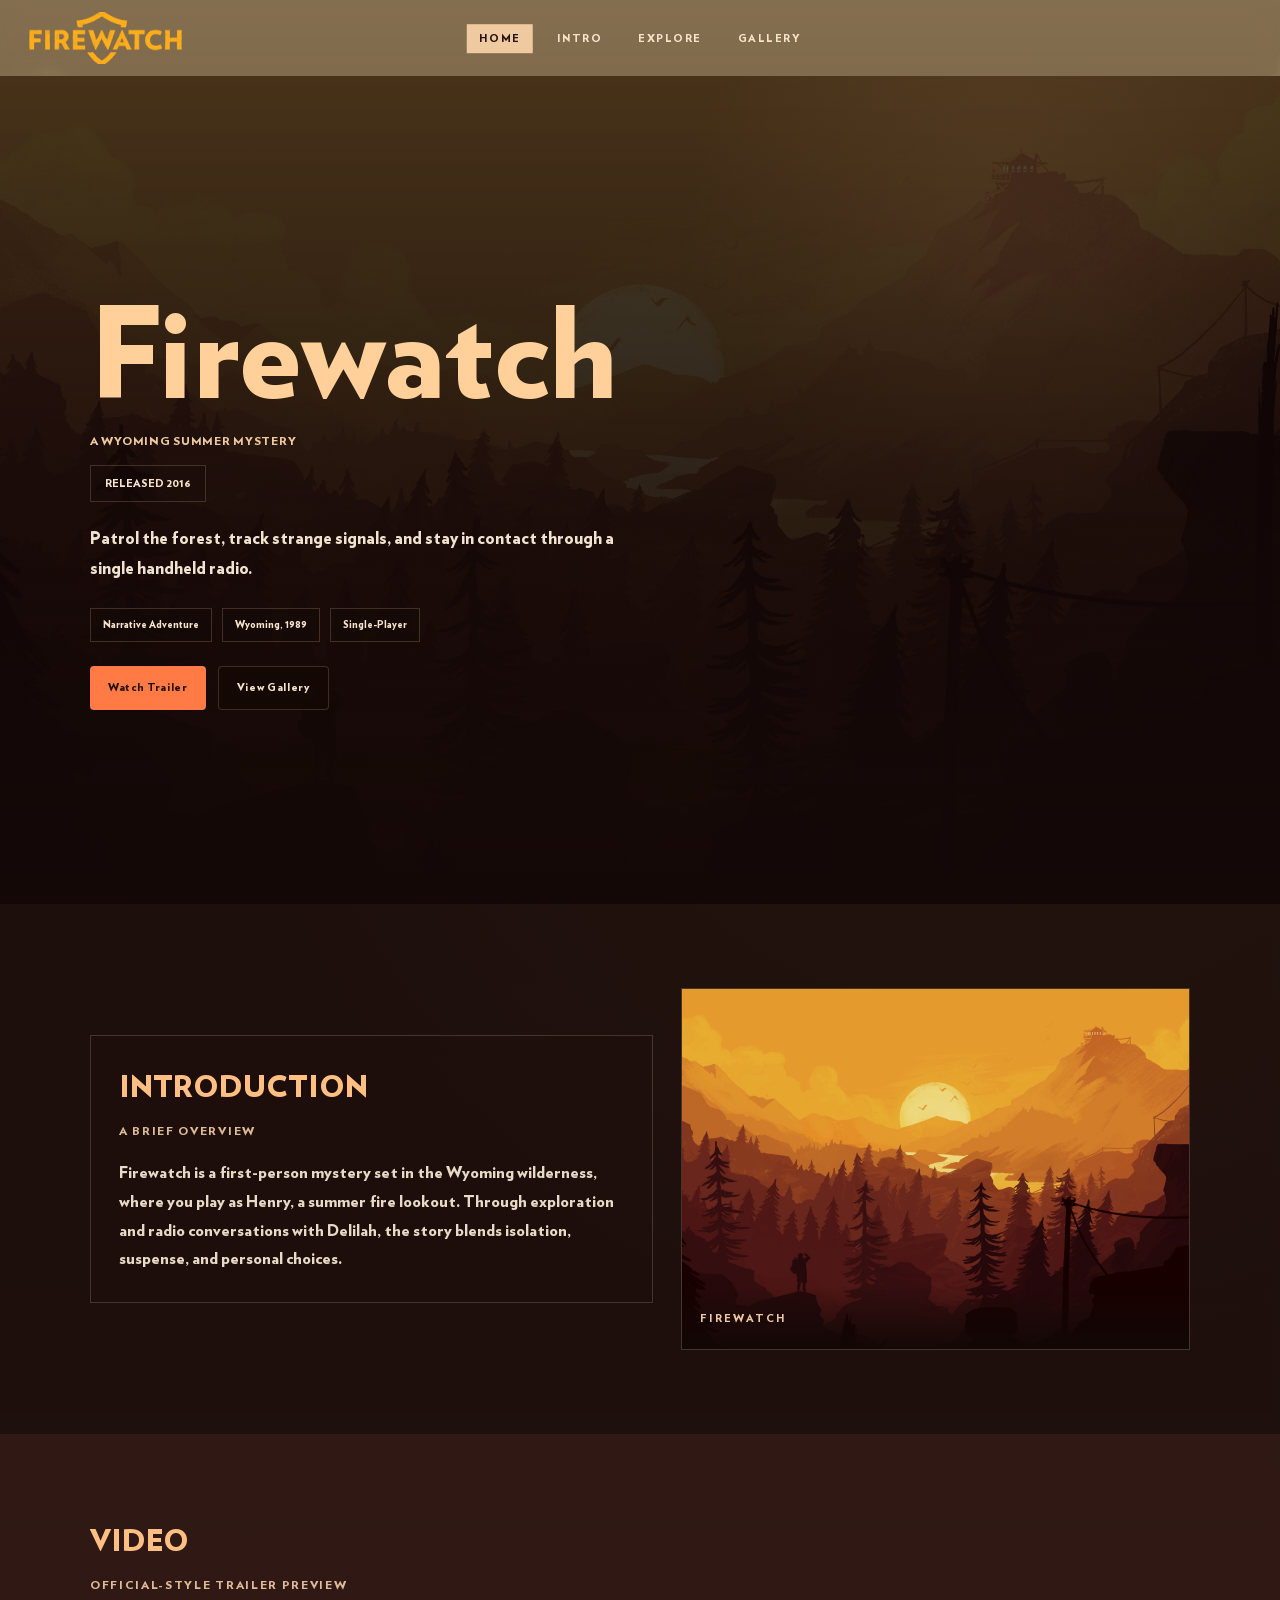
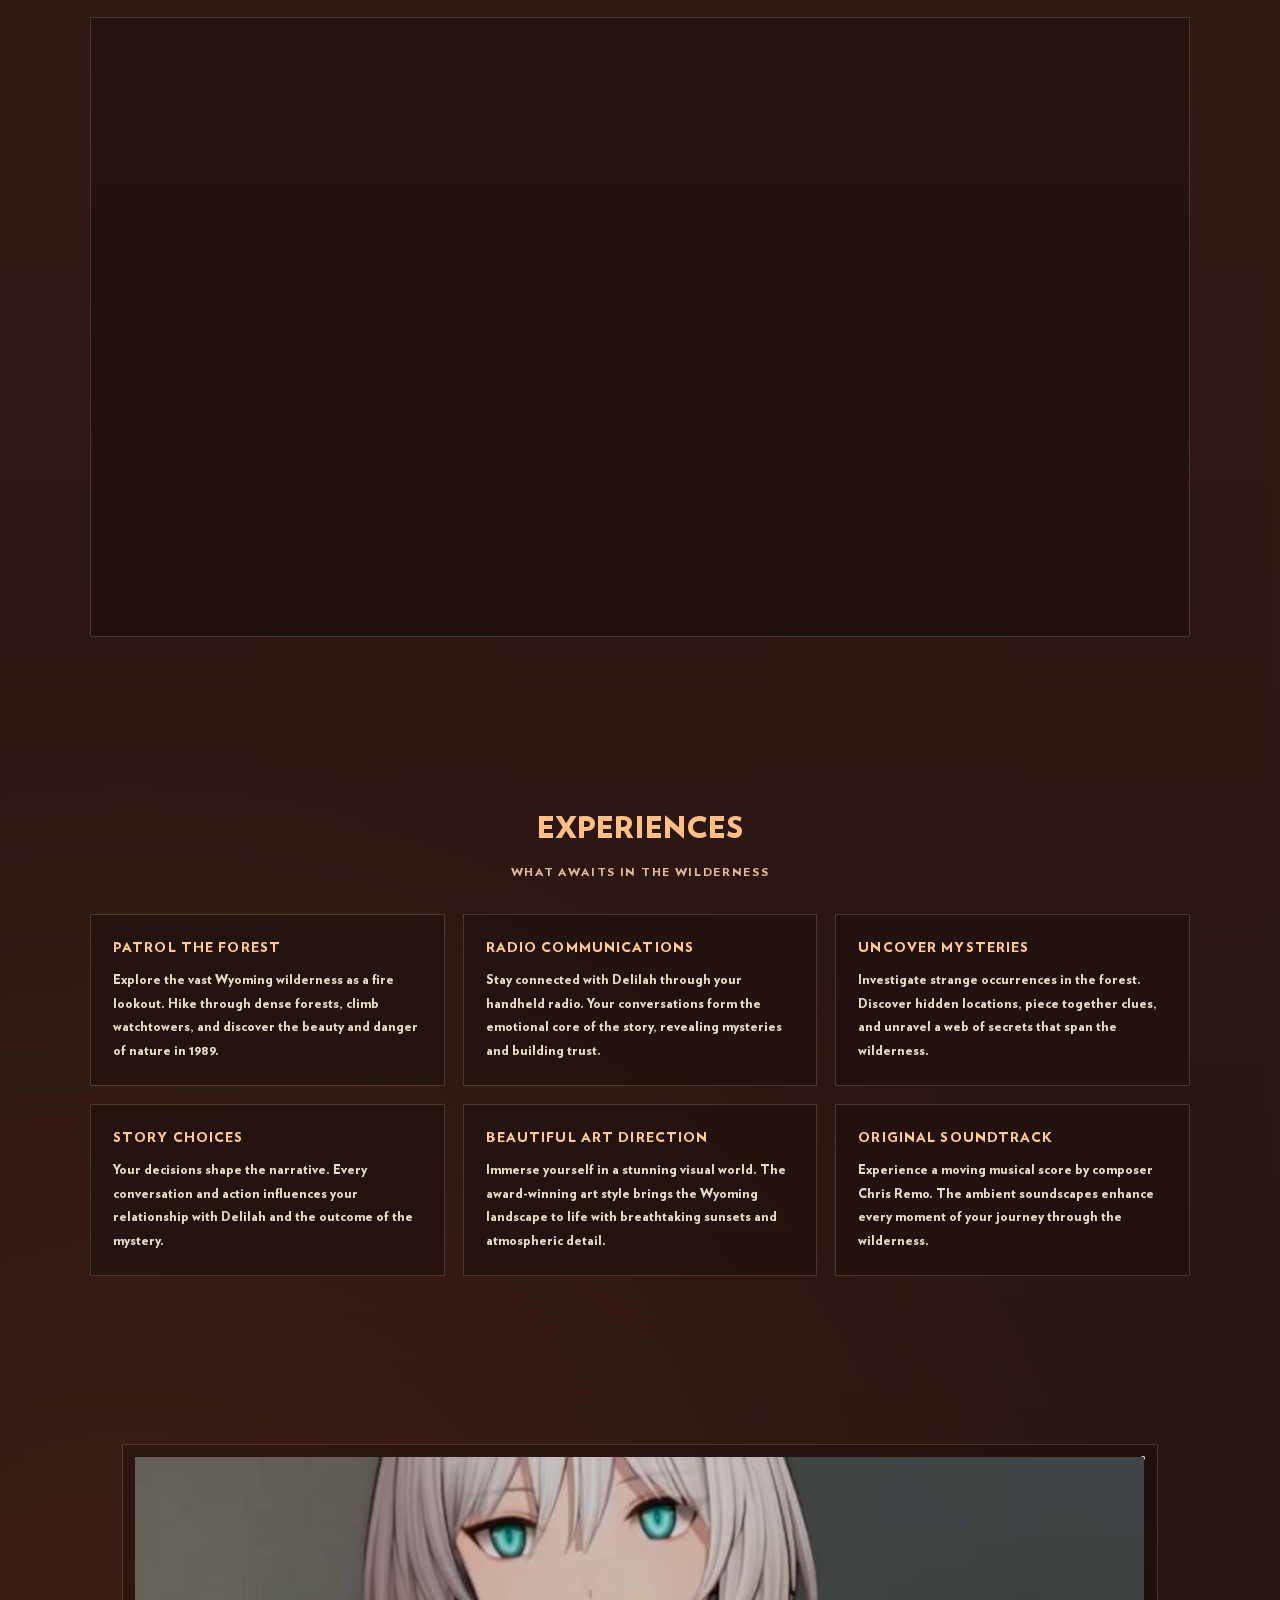
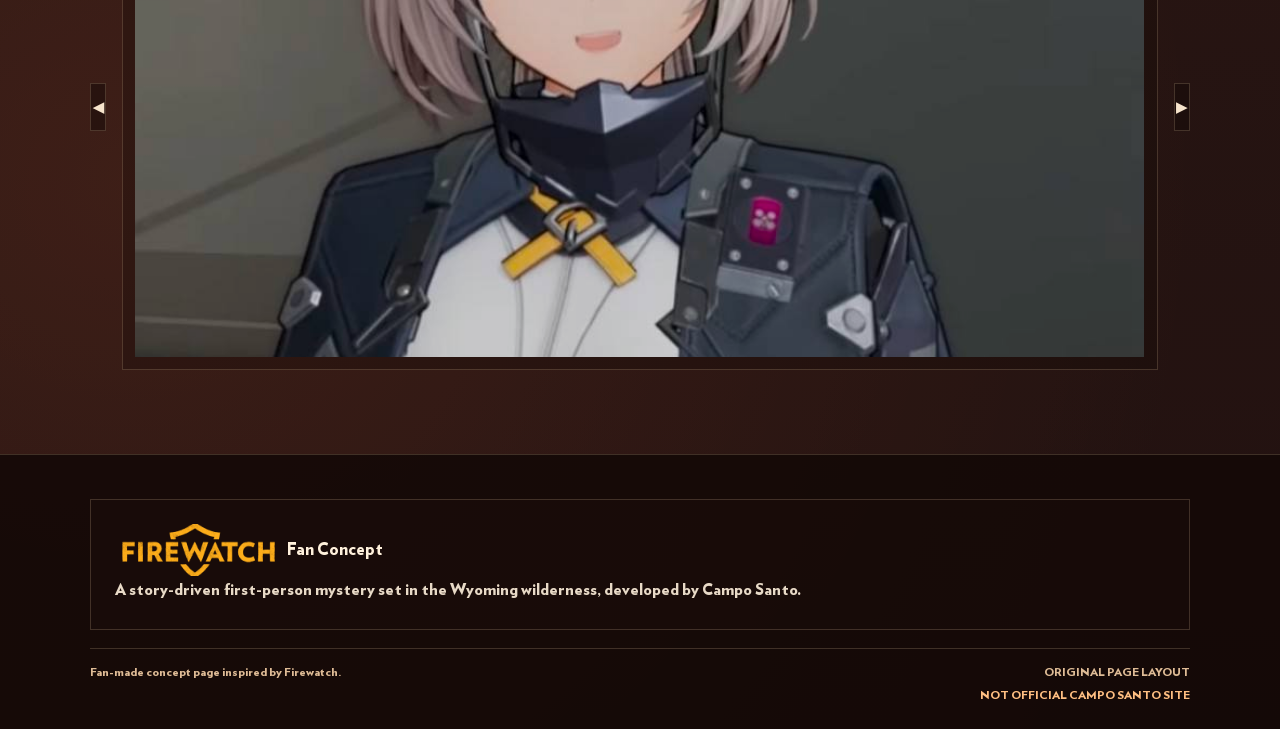
==== commit 6ba65fad: "Revert "Template" This reverts commit 7c55d04b36f40414f116f2f110b6ced3a95e6829." ====
--- a/index.html
+++ b/index.html
@@ -6,7 +6,7 @@
     <meta name="description" content="Firewatch is a single player first-person mystery set in the Wyoming wilderness, developed by Campo Santo. Explore the story of Henry and Delilah as they uncover secrets in the forest.">
     <link href="https://fonts.googleapis.com/css2?family=Inter:wght@300;400;600;800;900&display=swap" rel="stylesheet">
     <title>Firewatch</title>
-    <link rel="stylesheet" href="Global.css">
+    <link rel="stylesheet" href="index.css">
 </head>
 <body>
     <a class="skip-link" href="#home">Skip to content</a>
@@ -15,10 +15,10 @@
             <img src="Image-Repository/Firewatch_Logo.png" alt="Firewatch style logo" class="brand-logo-image" loading="lazy">
         </div>
         <ul class="nav-menu">
-            <li><a href="#home">HOME</a></li>
-            <li><a href="#history">INTRO</a></li>
-            <li><a href="#missions">EXPLORE</a></li>
-            <li><a href="#gallery">GALLERY</a></li>
+             <li><a href="index.html" class="active">HOME</a></li>
+            <li><a href="intro.html">INTRO</a></li>
+            <li><a href="explore.html">EXPLORE</a></li>
+            <li><a href="gallery.html">GALLERY</a></li>
         </ul>
         
     </nav>
@@ -41,7 +41,7 @@
             </div>
             <div class="hero-actions">
                 <a href="#video" class="hero-btn hero-btn-primary">Watch Trailer</a>
-                <a href="#gallery" class="hero-btn hero-btn-secondary">View Gallery</a>
+                <a href="gallery.html" class="hero-btn hero-btn-secondary">View Gallery</a>
             </div>
 
         </div>
@@ -67,30 +67,6 @@
         </div>
     </section>
 
-    <!-- Image Carousel (added below About Section) -->
-    <section id="carousel" class="carousel-section">
-        <div class="carousel-container">
-            <button class="carousel-control prev" aria-label="Previous slide">◀</button>
-            <div class="carousel-viewport" aria-roledescription="carousel">
-                <ul class="carousel-track">
-                    <li class="carousel-item">
-                        <img src="Image-Repository/Dork.jpg" alt="Lookout Tower" loading="lazy">
-                    </li>
-                    <li class="carousel-item">
-                        <img src="Image-Repository/Wallpaper.jpg" alt="Firewatch Landscape" loading="lazy">
-                    </li>
-                    <li class="carousel-item">
-                        <img src="Image-Repository/94IMGBG.jpg" alt="Forest Detail" loading="lazy">
-                    </li>
-                    <li class="carousel-item">
-                        <img src="Image-Repository/Dork.jpg" alt="Lookout View" loading="lazy">
-                    </li>
-                </ul>
-            </div>
-            <button class="carousel-control next" aria-label="Next slide">▶</button>
-        </div>
-    </section>
-
     <section id="video" class="video-section">
         <div class="video-container">
             <div class="video-header">
@@ -111,99 +87,85 @@
         </div>
     </section>
 
-    <section id="missions" class="explore-section">
-        <div class="explore-container">
-            <div class="explore-header">
-                <h2 class="explore-title">EXPLORE</h2>
-                <p class="explore-subtitle">FIELD OBJECTIVES FROM TWO FORKS TOWER</p>
-            </div>
-            <div class="explore-grid">
-                <article class="explore-card">
-                    <h3 class="explore-card-title">01. Trail Sweep</h3>
-                    <p class="explore-card-text">Inspect campsites, clear routes, and report any unusual activity along canyon paths.</p>
-                </article>
-                <article class="explore-card">
-                    <h3 class="explore-card-title">02. Radio Check</h3>
-                    <p class="explore-card-text">Maintain contact with Delilah and log each call with time, weather, and coordinates.</p>
-                </article>
-                <article class="explore-card">
-                    <h3 class="explore-card-title">03. Night Watch</h3>
-                    <p class="explore-card-text">Monitor distant smoke columns and keep visual notes as temperatures drop after sunset.</p>
-                </article>
-            </div>
-        </div>
-    </section>
-
-    <!-- Gallery Section -->
-    <section id="gallery" class="gallery-section">
-        <div class="gallery-container">
-            <div class="gallery-header">
-                <h2 class="gallery-title">FIREWATCH GALLERY</h2>
-            </div>
-            
-            <div class="gallery-grid">
-                <div class="gallery-item">
-                    <img src="Image-Repository/Dork.jpg" alt="Firewatch Lookout Tower" class="gallery-image" loading="lazy">
-                    <div class="gallery-overlay">
-                        <div class="gallery-info">
-                            <h4 class="gallery-item-title">Lookout</h4>
-                        <p class="gallery-item-desc">Shoshone vista</p>
-                        </div>
-                    </div>
-                </div>
-                
-                <div class="gallery-item">
-                    <img src="Image-Repository/Dork.jpg" alt="Forest Trail" class="gallery-image" loading="lazy">
-                    <div class="gallery-overlay">
-                        <div class="gallery-info">
-                                  <h4 class="gallery-item-title">Trail</h4>
-                          <p class="gallery-item-desc">Forest path</p>
-                        </div>
-                    </div>
-                </div>
-                
-                <div class="gallery-item">
-                    <img src="Image-Repository/Dork.jpg" alt="Sunset Over Forest" class="gallery-image" loading="lazy">
-                    <div class="gallery-overlay">
-                        <div class="gallery-info">
-                                  <h4 class="gallery-item-title">Sunset</h4>
-                         <p class="gallery-item-desc">Evening glow</p>
-                        </div>
-                    </div>
-                </div>
-                
-                <div class="gallery-item">
-                    <img src="Image-Repository/Dork.jpg" alt="Watchtower Interior" class="gallery-image" loading="lazy">
-                    <div class="gallery-overlay">
-                        <div class="gallery-info">
-                                <h4 class="gallery-item-title">Interior</h4>
-                    <p class="gallery-item-desc">Personal station</p>
-                        </div>
-                    </div>
-                </div>
-                
-                <div class="gallery-item">
-                    <img src="Image-Repository/Dork.jpg" alt="Forest Detail" class="gallery-image" loading="lazy">
-                    <div class="gallery-overlay">
-                        <div class="gallery-info">
-                           <h4 class="gallery-item-title">Foliage</h4>
-                     <p class="gallery-item-desc">Close-up</p>
-                        </div>
-                    </div>
-                </div>
-                
-                <div class="gallery-item">
-                    <img src="Image-Repository/Dork.jpg" alt="Lookout View" class="gallery-image" loading="lazy">
-                    <div class="gallery-overlay">
-                        <div class="gallery-info">
-                             <h4 class="gallery-item-title">View</h4>
-                            <p class="gallery-item-desc">Wide panorama</p>
-                        </div>
-                    </div>
-                </div>
-            </div>
-        </div>
-    </section>
+    <!-- Experiences Section -->
+    <section id="experiences" class="experiences-section">
+        <div class="experiences-container">
+            <div class="experiences-header">
+                <h2 class="experiences-title">EXPERIENCES</h2>
+                <p class="experiences-subtitle">WHAT AWAITS IN THE WILDERNESS</p>
+            </div>
+            <div class="experiences-grid">
+                <div class="experience-card">
+                    <h3 class="experience-card-title">PATROL THE FOREST</h3>
+                    <p class="experience-card-text">
+                        Explore the vast Wyoming wilderness as a fire lookout. Hike through dense forests, 
+                        climb watchtowers, and discover the beauty and danger of nature in 1989.
+                    </p>
+                </div>
+                <div class="experience-card">
+                    <h3 class="experience-card-title">RADIO COMMUNICATIONS</h3>
+                    <p class="experience-card-text">
+                        Stay connected with Delilah through your handheld radio. Your conversations form 
+                        the emotional core of the story, revealing mysteries and building trust.
+                    </p>
+                </div>
+                <div class="experience-card">
+                    <h3 class="experience-card-title">UNCOVER MYSTERIES</h3>
+                    <p class="experience-card-text">
+                        Investigate strange occurrences in the forest. Discover hidden locations, 
+                        piece together clues, and unravel a web of secrets that span the wilderness.
+                    </p>
+                </div>
+                <div class="experience-card">
+                    <h3 class="experience-card-title">STORY CHOICES</h3>
+                    <p class="experience-card-text">
+                        Your decisions shape the narrative. Every conversation and action influences 
+                        your relationship with Delilah and the outcome of the mystery.
+                    </p>
+                </div>
+                <div class="experience-card">
+                    <h3 class="experience-card-title">BEAUTIFUL ART DIRECTION</h3>
+                    <p class="experience-card-text">
+                        Immerse yourself in a stunning visual world. The award-winning art style brings 
+                        the Wyoming landscape to life with breathtaking sunsets and atmospheric detail.
+                    </p>
+                </div>
+                <div class="experience-card">
+                    <h3 class="experience-card-title">ORIGINAL SOUNDTRACK</h3>
+                    <p class="experience-card-text">
+                        Experience a moving musical score by composer Chris Remo. The ambient soundscapes 
+                        enhance every moment of your journey through the wilderness.
+                    </p>
+                </div>
+            </div>
+        </div>
+    </section>
+
+    <!-- Image Carousel (added below About Section) -->
+    <section id="carousel" class="carousel-section">
+        <div class="carousel-container">
+            <button class="carousel-control prev" aria-label="Previous slide">◀</button>
+            <div class="carousel-viewport" aria-roledescription="carousel">
+                <ul class="carousel-track">
+                    <li class="carousel-item">
+                        <img src="Image-Repository/Dork.jpg" alt="Lookout Tower" loading="lazy">
+                    </li>
+                    <li class="carousel-item">
+                        <img src="Image-Repository/Wallpaper.jpg" alt="Firewatch Landscape" loading="lazy">
+                    </li>
+                    <li class="carousel-item">
+                        <img src="Image-Repository/94IMGBG.jpg" alt="Forest Detail" loading="lazy">
+                    </li>
+                    <li class="carousel-item">
+                        <img src="Image-Repository/Dork.jpg" alt="Lookout View" loading="lazy">
+                    </li>
+                </ul>
+            </div>
+            <button class="carousel-control next" aria-label="Next slide">▶</button>
+        </div>
+    </section>
+
+
 
     <!-- Footer -->
     <footer class="footer">
--- a/index.css
+++ b/index.css
@@ -0,0 +1,623 @@
+@font-face {
+    font-family: "Verlag Black";
+    src: url("fonts/Verlag Black.woff2") format("woff2");
+    font-weight: 900;
+    font-style: normal;
+    font-display: swap;
+}
+
+:root {
+    --accent: #ff7a45;
+    --paper: #f7e4cc;
+    --mist: #efc99f;
+    --text: #fff1dc;
+    --muted: #dfbc96;
+    --card: rgba(30, 15, 12, 0.62);
+    --card-strong: rgba(24, 12, 10, 0.78);
+    --line: rgba(255, 218, 176, 0.18);
+    --content-width: min(1100px, 92vw);
+}
+
+* {
+    margin: 0;
+    padding: 0;
+    box-sizing: border-box;
+}
+
+html {
+    scroll-behavior: smooth;
+}
+
+body {
+    font-family: "Verlag Black", Inter, system-ui, -apple-system, "Segoe UI", Roboto, Arial, sans-serif;
+    color: var(--text);
+    min-height: 100vh;
+    background:
+        radial-gradient(circle at 78% 14%, rgba(255, 182, 98, 0.18), transparent 24%),
+        radial-gradient(circle at 10% 86%, rgba(252, 118, 72, 0.16), transparent 30%),
+        linear-gradient(180deg, #2b1815 0%, #381f19 42%, #241513 100%);
+    line-height: 1.6;
+}
+
+body::before {
+    content: "";
+    position: fixed;
+    inset: 0;
+    z-index: -3;
+    background-image: url('Image-Repository/Wallpaper.jpg');
+    background-size: cover;
+    background-position: center top;
+    filter: saturate(0.35) contrast(0.98) brightness(0.7);
+    pointer-events: none;
+}
+
+body::after {
+    content: "";
+    position: fixed;
+    inset: 0;
+    z-index: -2;
+    background: linear-gradient(to bottom, rgba(28, 13, 10, 0.06), rgba(28, 13, 10, 0.50));
+    pointer-events: none;
+}
+
+img {
+    max-width: 100%;
+    display: block;
+}
+
+.skip-link {
+    position: absolute;
+    left: -999px;
+    width: 1px;
+    height: 1px;
+    overflow: hidden;
+}
+
+.skip-link:focus {
+    left: 12px;
+    top: 12px;
+    width: auto;
+    height: auto;
+    background: var(--accent);
+    color: #fff;
+    padding: 9px 13px;
+    z-index: 2000;
+}
+
+.navbar {
+    position: sticky;
+    top: 0;
+    z-index: 1000;
+    width: 100%;
+    display: flex;
+    justify-content: space-between;
+    align-items: center;
+    gap: 22px;
+    padding: 12px 22px;
+    background: transparent;
+    backdrop-filter: blur(10px) saturate(1.02);
+    transition: background 260ms ease;
+}
+
+.navbar.scrolled {
+    background: rgba(16, 8, 6, 0.92);
+}
+
+.nav-brand,
+.footer-brand {
+    display: flex;
+    align-items: center;
+    gap: 12px;
+}
+
+.brand-logo-image,
+.footer-logo-image {
+    width: 160px;
+    height: 52px;
+    object-fit: cover;
+}
+
+.nav-menu {
+    list-style: none;
+    display: flex;
+    align-items: center;
+    gap: 12px;
+    position: absolute;
+    left: 50%;
+    top: 50%;
+    transform: translate(-50%, -50%);
+}
+
+.nav-menu a {
+    color: var(--paper);
+    text-decoration: none;
+    font-size: 11px;
+    font-weight: 700;
+    letter-spacing: 1.5px;
+    text-transform: uppercase;
+    padding: 9px 12px;
+    transition: background-color 0.2s ease, color 0.2s ease;
+}
+
+.nav-menu a.active,
+.nav-menu a:hover,
+.nav-menu a:focus-visible {
+    color: #26130f;
+    background: var(--mist);
+    outline: none;
+}
+
+.main-content {
+    position: relative;
+    min-height: 92vh;
+    display: grid;
+    place-items: center;
+    overflow: hidden;
+}
+
+.background-image-container {
+    position: absolute;
+    inset: 0;
+    z-index: -2;
+}
+
+.hero-background-image {
+    width: 100%;
+    height: 100%;
+    object-fit: cover;
+    filter: saturate(0.62) contrast(1.02) brightness(0.44);
+    transform: scale(1.03);
+}
+
+.main-content::before {
+    content: "";
+    position: absolute;
+    inset: 0;
+    z-index: -1;
+    background:
+        linear-gradient(180deg, rgba(20, 9, 7, 0.28) 0%, rgba(20, 9, 7, 0.56) 42%, rgba(20, 9, 7, 0.82) 100%),
+        radial-gradient(circle at 78% 18%, rgba(255, 191, 129, 0.14), transparent 26%);
+}
+
+.hero-section,
+.about-container,
+.carousel-container,
+.video-container,
+.experiences-container,
+.footer-container {
+    width: var(--content-width);
+    margin: 0 auto;
+}
+
+.hero-section {
+    padding: 130px 0 96px;
+    text-align: left;
+}
+
+.hero-title {
+    font-size: clamp(56px, 11vw, 126px);
+    line-height: 0.9;
+    margin-bottom: 14px;
+    color: #ffd09a;
+}
+
+.codename {
+    font-size: 12px;
+    letter-spacing: 0.06em;
+    color: var(--mist);
+    margin-bottom: 14px;
+}
+
+.established {
+    display: inline-flex;
+    align-items: center;
+    font-size: 11px;
+    border: 1px solid var(--line);
+    background: rgba(19, 9, 7, 0.14);
+    padding: 9px 14px;
+    color: var(--paper);
+    margin-bottom: 22px;
+}
+
+.hero-lead {
+    width: min(560px, 100%);
+    font-size: 17px;
+    line-height: 1.75;
+    opacity: 0.94;
+}
+
+.hero-tags {
+    display: flex;
+    flex-wrap: wrap;
+    gap: 10px;
+    margin-top: 24px;
+}
+
+.hero-tag {
+    font-size: 10px;
+    color: var(--paper);
+    background: rgba(19, 9, 7, 0.38);
+    border: 1px solid var(--line);
+    padding: 8px 12px;
+}
+
+.hero-actions {
+    display: flex;
+    flex-wrap: wrap;
+    gap: 12px;
+    margin-top: 24px;
+}
+
+.hero-btn {
+    display: inline-flex;
+    align-items: center;
+    justify-content: center;
+    min-height: 44px;
+    padding: 10px 18px;
+    border-radius: 4px;
+    text-decoration: none;
+    font-weight: 700;
+    font-size: 11px;
+    letter-spacing: 0.06em;
+    transition: transform 0.22s ease;
+}
+
+.hero-btn-primary {
+    color: #24100b;
+    background: var(--accent);
+}
+
+.hero-btn-secondary {
+    color: var(--paper);
+    background: rgba(17, 8, 6, 0.42);
+    border: 1px solid var(--line);
+}
+
+.hero-btn:hover,
+.hero-btn:focus-visible {
+    transform: translateY(-2px);
+}
+
+.about-section,
+.carousel-section,
+.video-section,
+.experiences-section {
+    padding: 84px 0;
+    position: relative;
+    z-index: 2;
+    animation: fadeUp 0.7s ease both;
+}
+
+.about-section {
+    background: var(--card-strong);
+}
+
+.carousel-section,
+.video-section,
+.experiences-section {
+    background: rgba(30, 14, 11, 0.28);
+}
+
+.about-container {
+    display: grid;
+    grid-template-columns: 1.05fr 0.95fr;
+    gap: 28px;
+    align-items: center;
+}
+
+.about-content,
+.video-frame-wrap,
+.experience-card,
+.carousel-viewport,
+.about-image,
+.footer-content {
+    box-shadow: none;
+}
+
+.about-content {
+    background: var(--card);
+    border: 1px solid var(--line);
+    padding: 28px;
+}
+
+.about-title,
+.video-title,
+.experiences-title {
+    font-size: 30px;
+    color: #ffbf82;
+    margin-bottom: 10px;
+}
+
+.about-subtitle,
+.video-subtitle,
+.experiences-subtitle {
+    color: var(--muted);
+    letter-spacing: 0.14em;
+    text-transform: uppercase;
+    font-size: 12px;
+    margin-bottom: 18px;
+}
+
+.about-text {
+    line-height: 1.8;
+    opacity: 0.9;
+}
+
+.about-image {
+    position: relative;
+    overflow: hidden;
+    border: 1px solid var(--line);
+}
+
+.weapon-image {
+    width: 100%;
+    min-height: 360px;
+    object-fit: cover;
+    filter: saturate(0.84) contrast(1.02) brightness(0.94);
+}
+
+.image-overlay {
+    position: absolute;
+    inset: auto 0 0 0;
+    padding: 18px;
+    background: linear-gradient(transparent, rgba(17, 8, 6, 0.92));
+}
+
+.image-caption {
+    font-size: 11px;
+    letter-spacing: 0.18em;
+    text-transform: uppercase;
+    color: var(--mist);
+}
+
+.carousel-container {
+    display: flex;
+    align-items: center;
+    gap: 16px;
+}
+
+.carousel-viewport {
+    overflow: hidden;
+    flex: 1 1 auto;
+    border: 1px solid var(--line);
+    background: rgba(17, 8, 6, 0.28);
+}
+
+.carousel-track {
+    display: flex;
+    transition: transform 0.5s cubic-bezier(.22, .9, .35, 1);
+    will-change: transform;
+}
+
+.carousel-item {
+    min-width: 100%;
+    padding: 12px;
+}
+
+.carousel-item img {
+    width: 100%;
+    height: 500px;
+    object-fit: cover;
+    filter: saturate(0.88) contrast(1.02) brightness(0.92);
+}
+
+.carousel-control {
+    width: 48px;
+    height: 48px;
+    background: rgba(20, 10, 8, 0.5);
+    border: 1px solid var(--line);
+    color: var(--paper);
+    cursor: pointer;
+    font-weight: 800;
+    font-size: 14px;
+}
+
+.video-header,
+.experiences-header {
+    margin-bottom: 22px;
+}
+
+.experiences-header {
+    text-align: center;
+    margin-bottom: 32px;
+}
+
+.video-frame-wrap {
+    border: 1px solid var(--line);
+    overflow: hidden;
+    background: rgba(0, 0, 0, 0.26);
+}
+
+.video-frame {
+    width: 100%;
+    aspect-ratio: 16 / 9;
+    display: block;
+    border: 0;
+}
+
+.experiences-grid {
+    display: grid;
+    grid-template-columns: repeat(3, minmax(0, 1fr));
+    gap: 18px;
+}
+
+.experience-card {
+    background: var(--card);
+    border: 1px solid var(--line);
+    padding: 22px;
+    transition: transform 0.22s ease;
+}
+
+.experience-card:hover {
+    transform: translateY(-4px);
+}
+
+.experience-card-title {
+    color: #ffca8f;
+    margin-bottom: 10px;
+    text-transform: uppercase;
+    letter-spacing: 0.08em;
+    font-size: 14px;
+}
+
+.experience-card-text {
+    line-height: 1.8;
+    opacity: 0.9;
+    font-size: 13px;
+}
+
+.footer {
+    position: relative;
+    z-index: 2;
+    background: rgba(20, 9, 7, 0.92);
+    border-top: 1px solid var(--line);
+    padding: 44px 0 24px;
+}
+
+.footer-content {
+    padding: 24px;
+    border: 1px solid var(--line);
+    background: rgba(28, 14, 11, 0.46);
+    margin-bottom: 18px;
+}
+
+.footer-title {
+    font-weight: 700;
+    font-size: 17px;
+}
+
+.footer-description {
+    line-height: 1.8;
+    opacity: 0.9;
+}
+
+.footer-bottom {
+    border-top: 1px solid var(--line);
+    padding-top: 14px;
+    display: flex;
+    justify-content: space-between;
+    gap: 14px;
+    color: var(--muted);
+    font-size: 12px;
+}
+
+.footer-legal {
+    display: flex;
+    flex-direction: column;
+    align-items: flex-end;
+    gap: 4px;
+}
+
+.clearance-level {
+    color: #ffbf82;
+}
+
+@keyframes fadeUp {
+    from {
+        opacity: 0;
+        transform: translateY(12px);
+    }
+    to {
+        opacity: 1;
+        transform: translateY(0);
+    }
+}
+
+@media (max-width: 980px) {
+    .about-container {
+        grid-template-columns: 1fr;
+    }
+
+    .experiences-grid {
+        grid-template-columns: repeat(2, minmax(0, 1fr));
+    }
+
+    .carousel-item img {
+        height: 400px;
+    }
+}
+
+@media (max-width: 680px) {
+    .navbar {
+        flex-wrap: wrap;
+        justify-content: center;
+    }
+
+    .nav-menu {
+        position: static;
+        transform: none;
+        width: 100%;
+        justify-content: center;
+        flex-wrap: wrap;
+    }
+
+    .hero-section {
+        padding: 108px 0 72px;
+    }
+
+    .hero-title {
+        font-size: clamp(48px, 18vw, 76px);
+    }
+
+    .hero-lead {
+        font-size: 15px;
+    }
+
+    .hero-actions {
+        width: 100%;
+    }
+
+    .hero-btn {
+        flex: 1 1 100%;
+    }
+
+    .about-section,
+    .carousel-section,
+    .video-section,
+    .experiences-section {
+        padding: 64px 0;
+    }
+
+    .about-content,
+    .experience-card,
+    .footer-content {
+        padding: 20px;
+    }
+
+    .experiences-grid {
+        grid-template-columns: 1fr;
+    }
+
+    .weapon-image {
+        min-height: 280px;
+    }
+
+    .carousel-container {
+        gap: 10px;
+    }
+
+    .carousel-control {
+        width: 42px;
+        height: 42px;
+    }
+
+    .carousel-item img {
+        height: 260px;
+    }
+
+    .footer-bottom {
+        flex-direction: column;
+    }
+
+    .footer-legal {
+        align-items: flex-start;
+    }
+}
+
+@media (prefers-reduced-motion: reduce) {
+    * {
+        animation: none !important;
+        transition: none !important;
+        scroll-behavior: auto !important;
+    }
+}
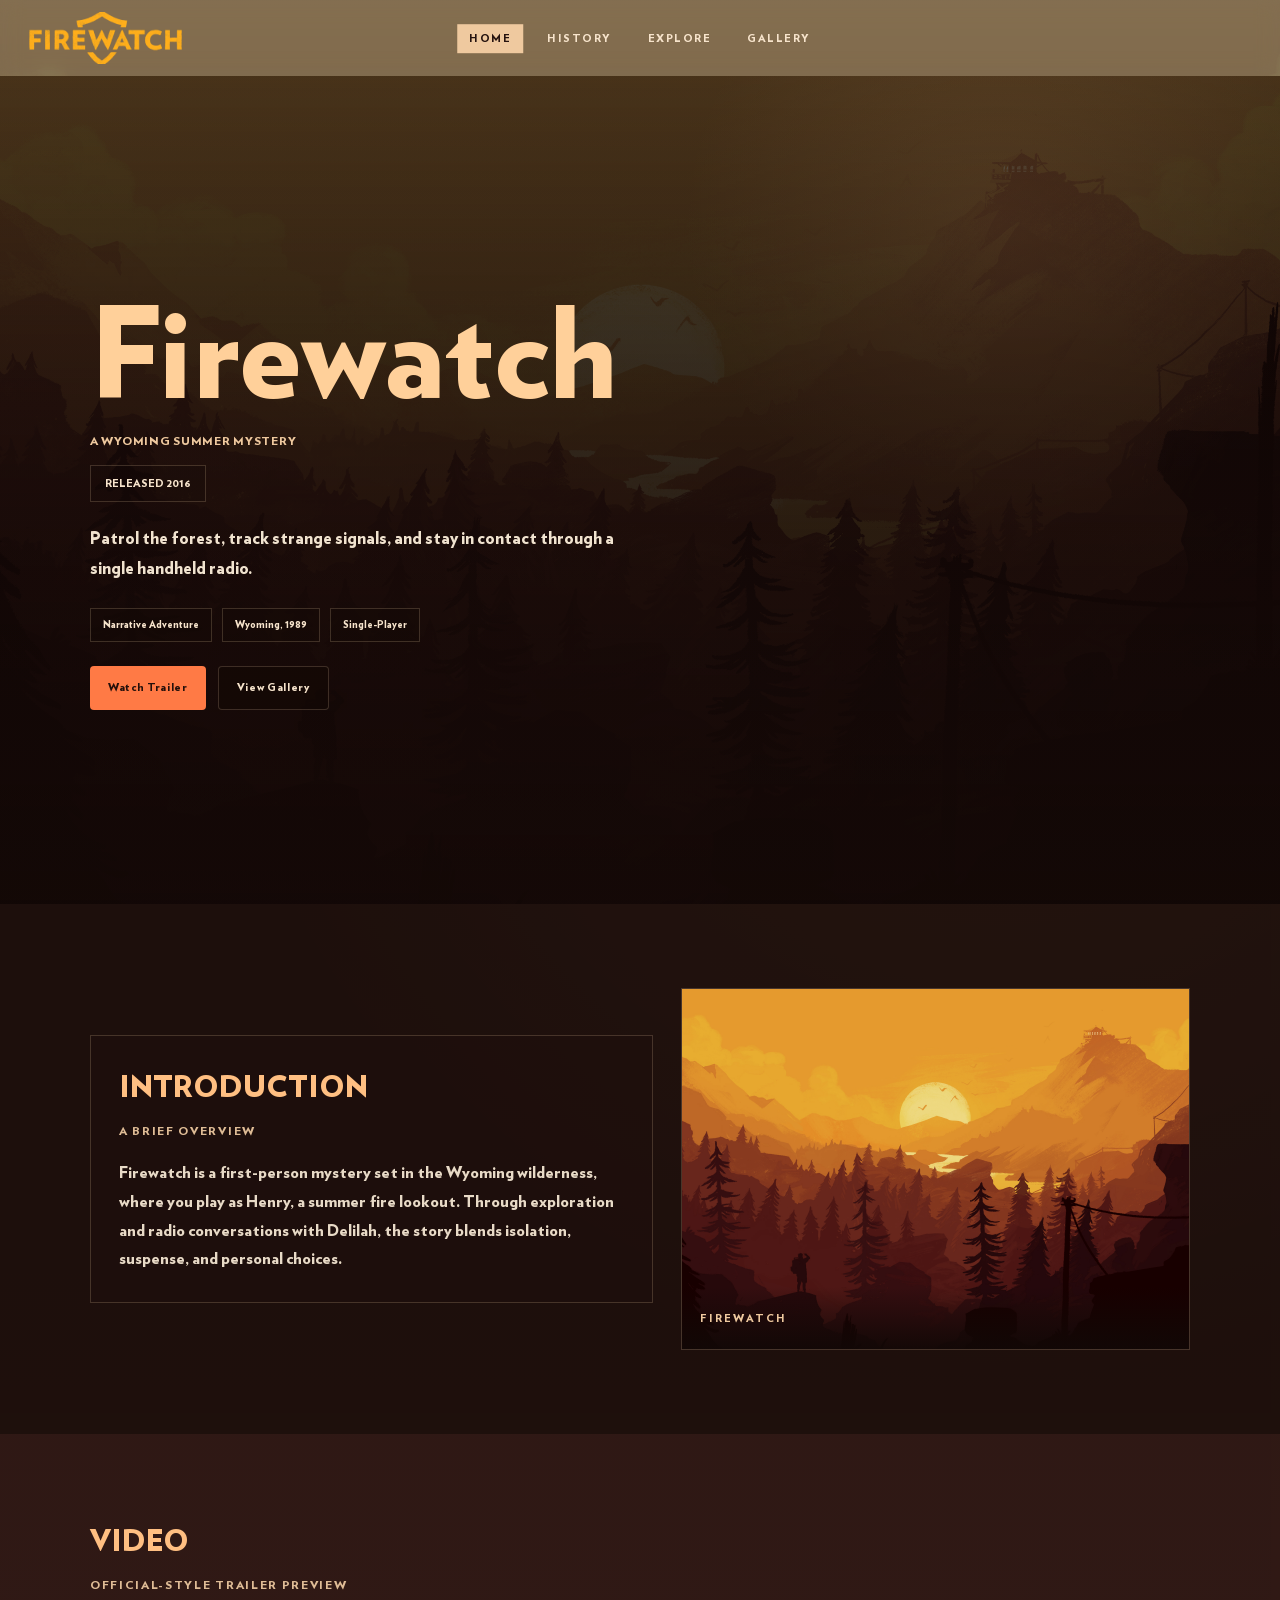
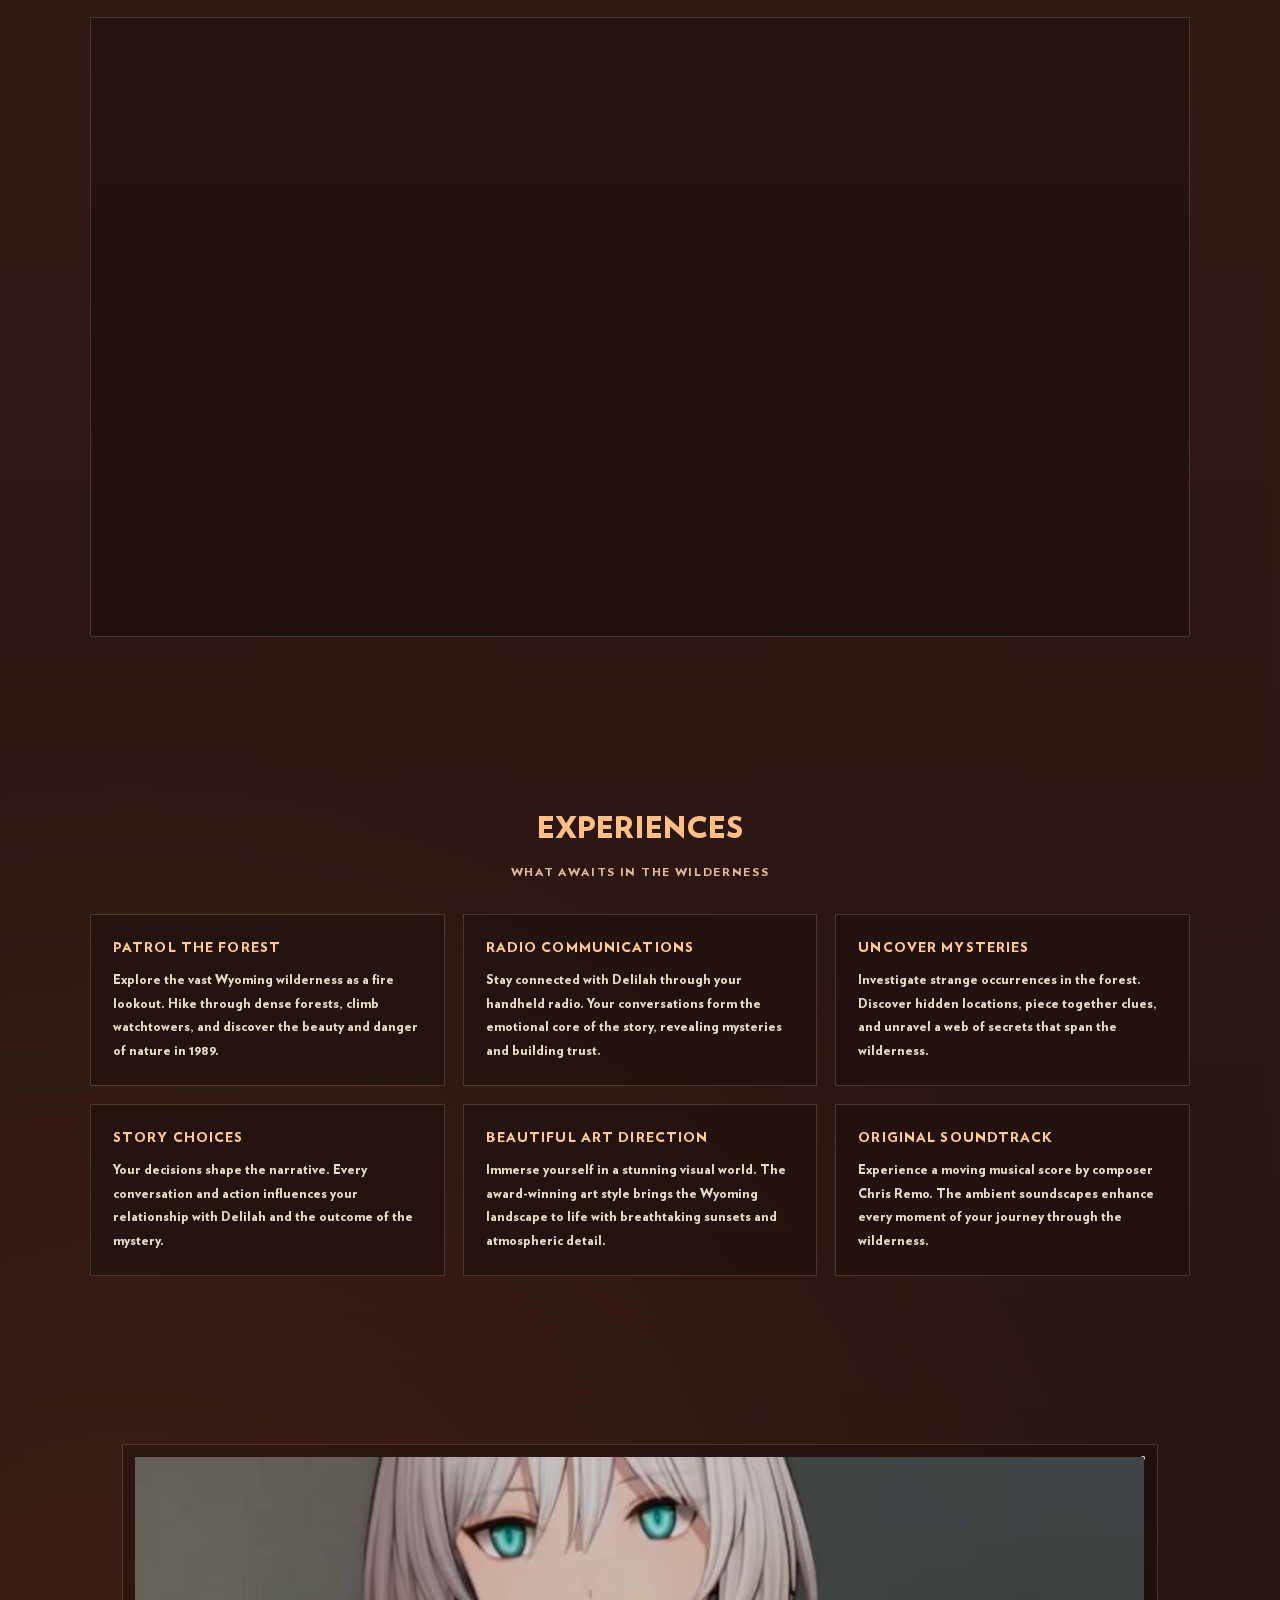
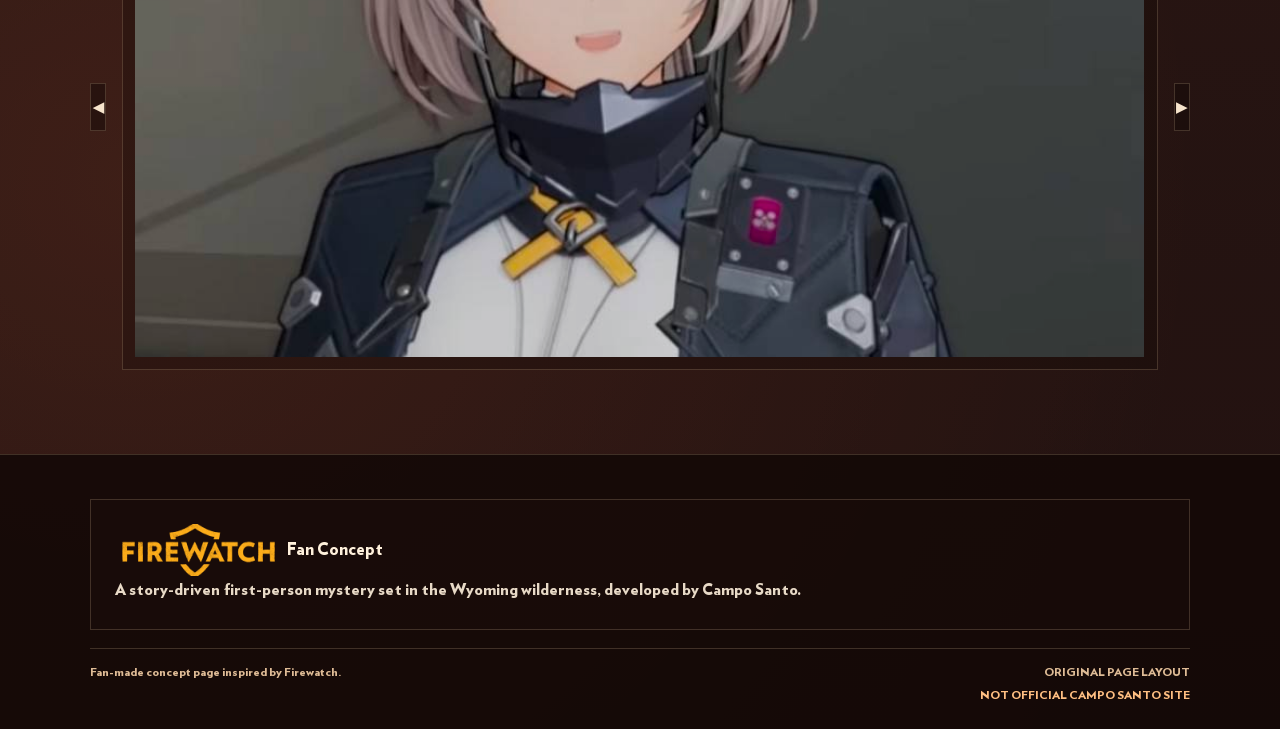
==== commit f9a99d2c: "sfdedsfsfd" ====
--- a/index.html
+++ b/index.html
@@ -16,7 +16,7 @@
         </div>
         <ul class="nav-menu">
              <li><a href="index.html" class="active">HOME</a></li>
-            <li><a href="intro.html">INTRO</a></li>
+            <li><a href="history.html">HISTORY</a></li>
             <li><a href="explore.html">EXPLORE</a></li>
             <li><a href="gallery.html">GALLERY</a></li>
         </ul>
